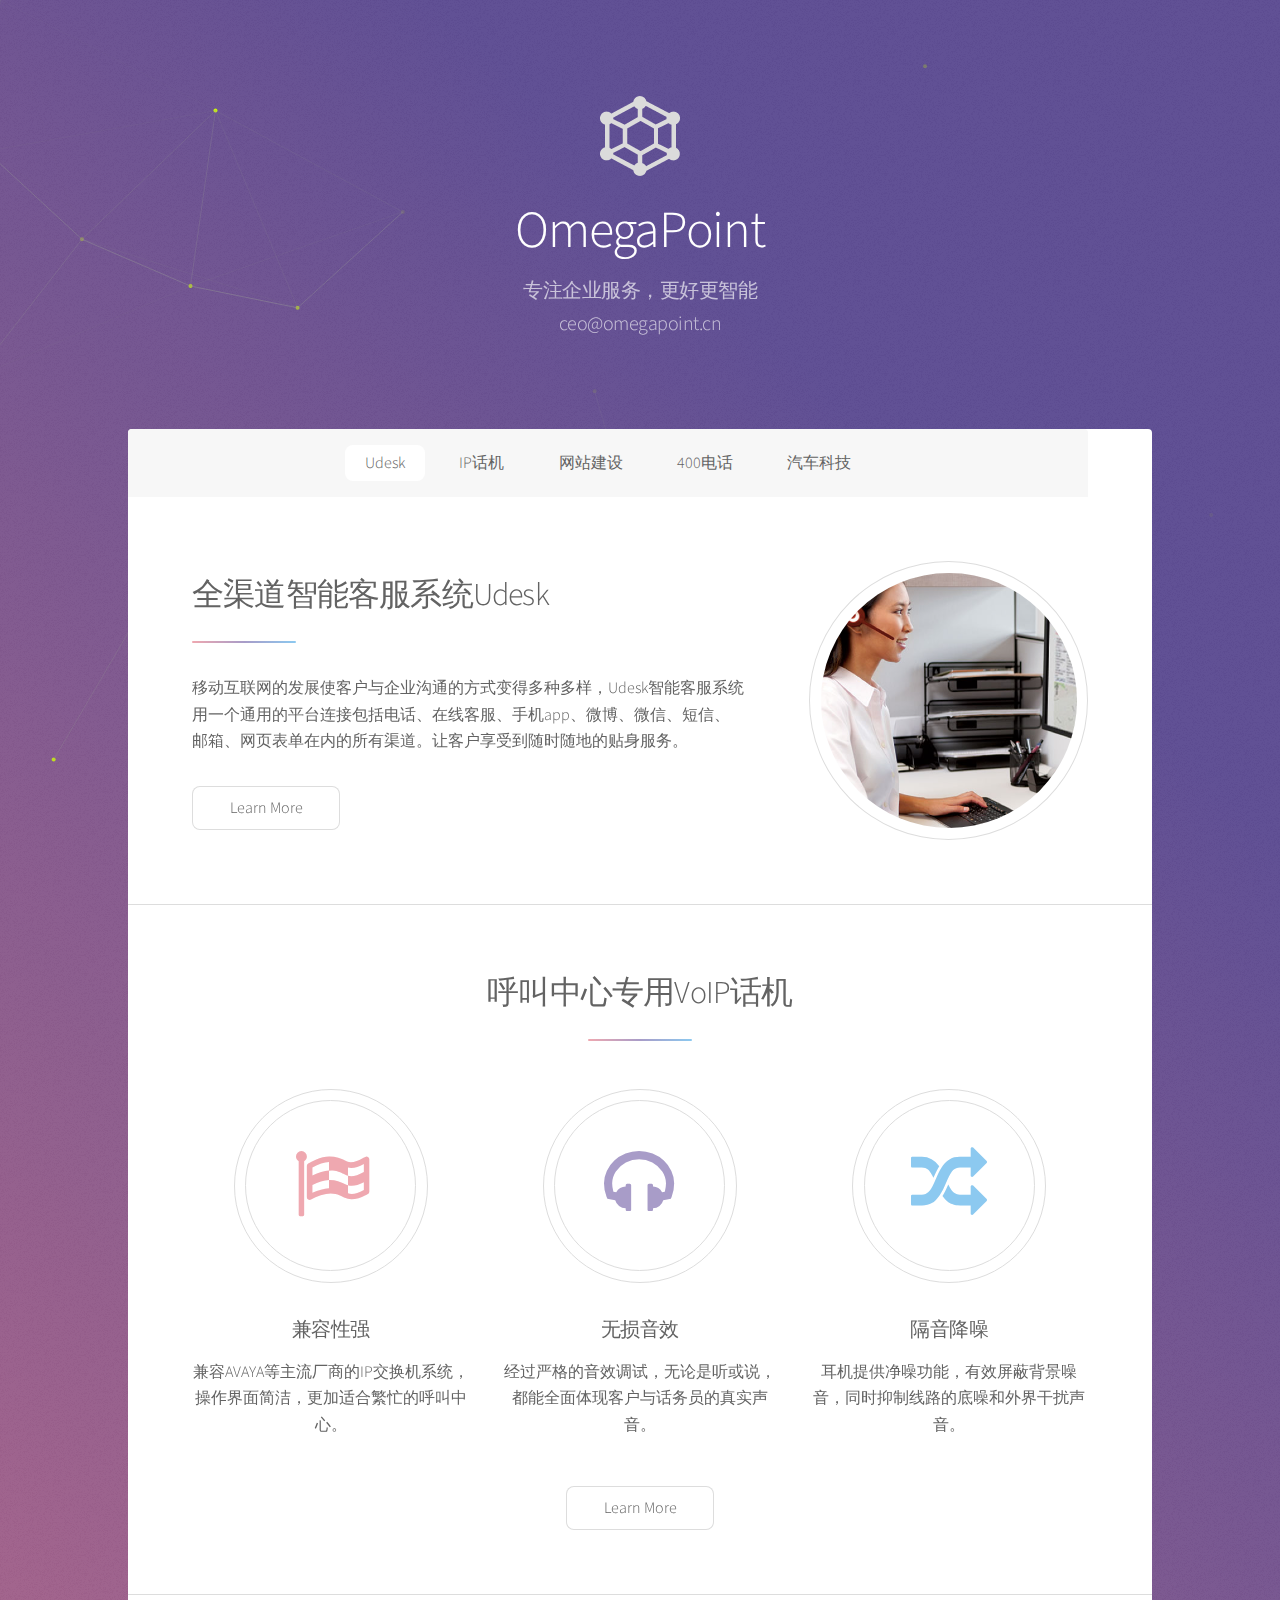
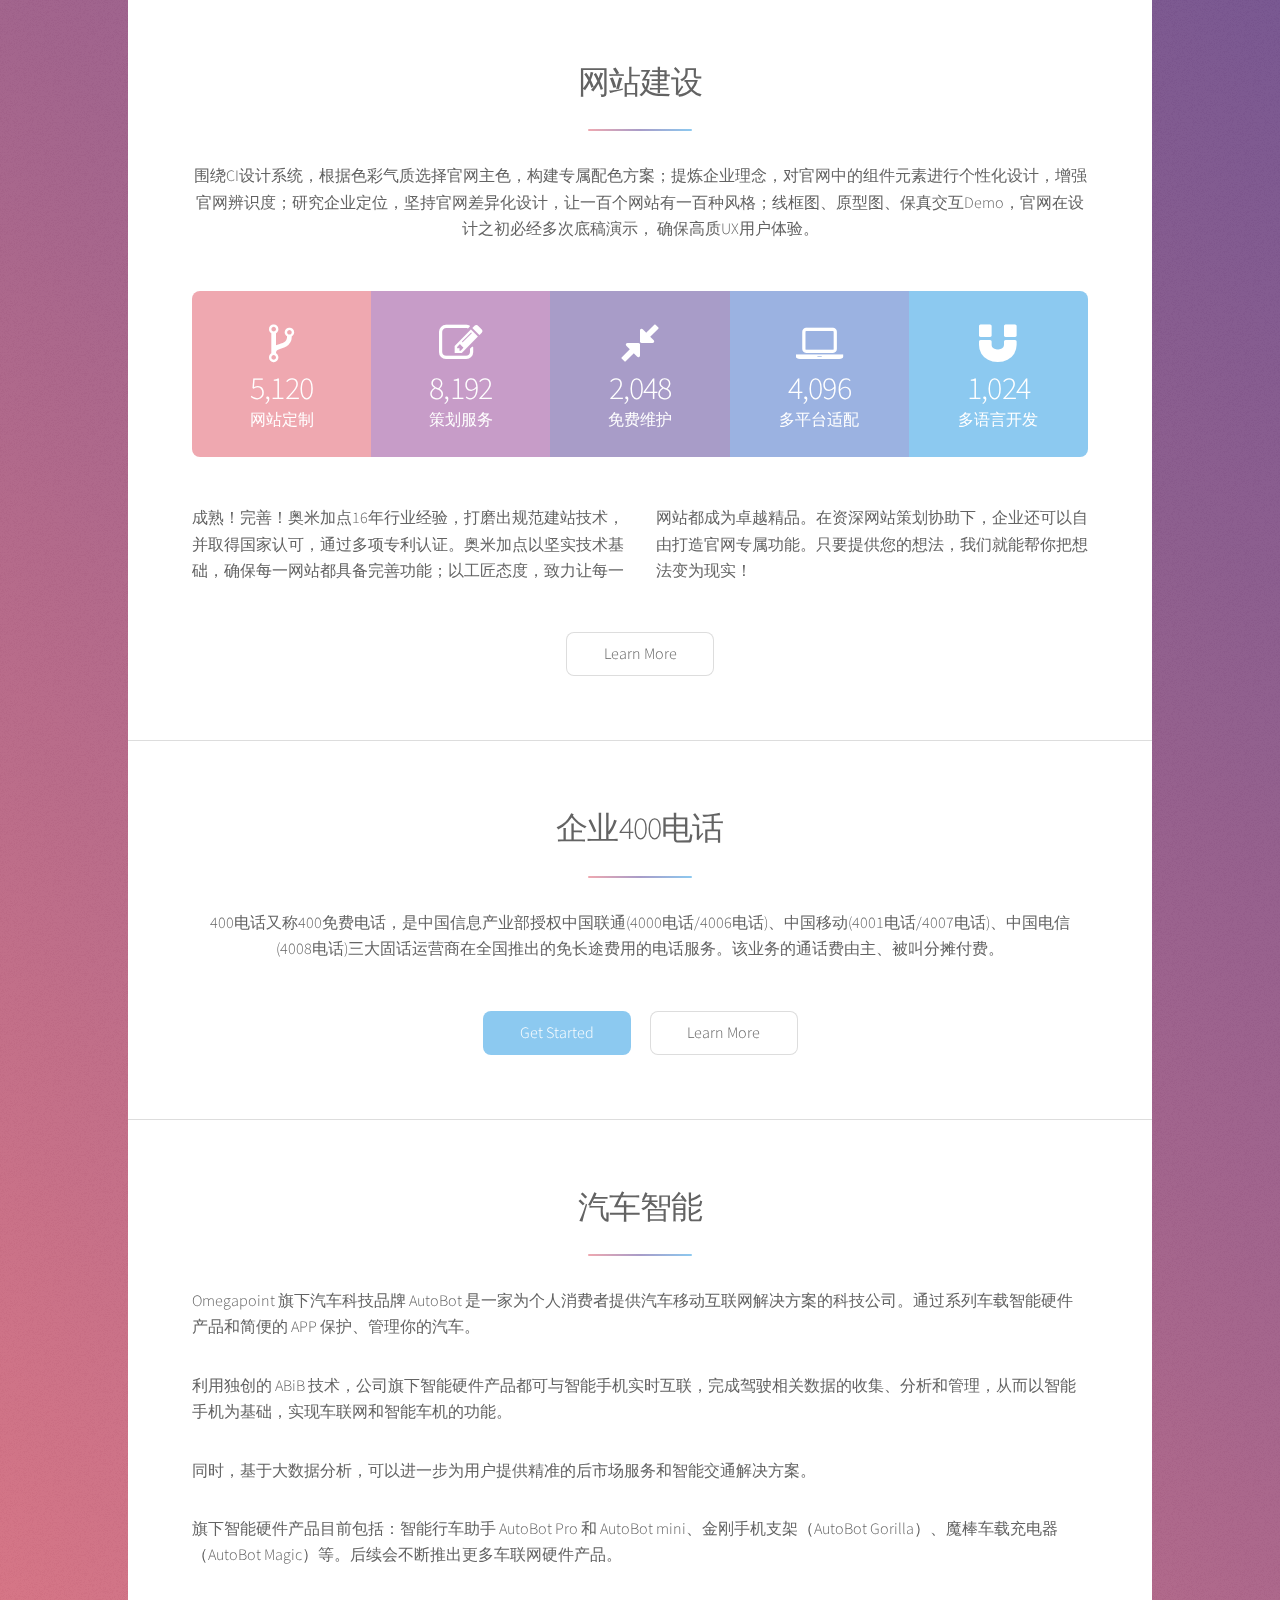
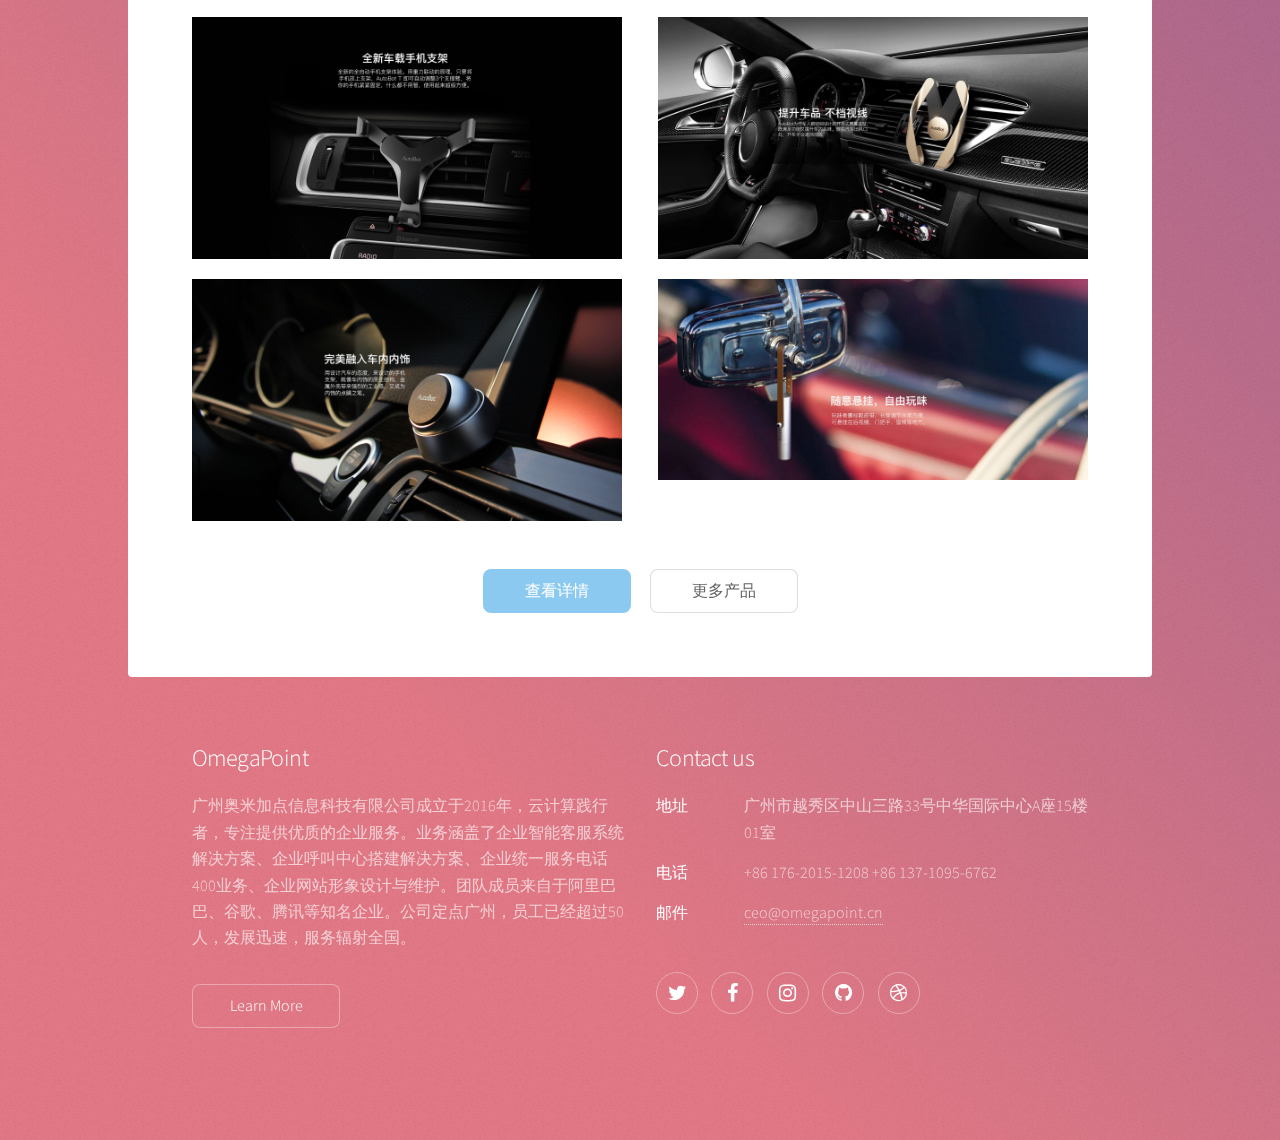
==== index.html @ 51199856 "img" ====
<!DOCTYPE HTML>
<html>
	<head>
		<title>OmegaPoint</title>
		<meta charset="utf-8" />
		<meta name="viewport" content="width=device-width, initial-scale=1" />
		<!--[if lte IE 8]><script src="assets/js/ie/html5shiv.js"></script><![endif]-->
		<link rel="stylesheet" href="assets/css/main.css" />
		<link rel="icon" href="favico.png">
		<!--[if lte IE 9]><link rel="stylesheet" href="assets/css/ie9.css" /><![endif]-->
		<!--[if lte IE 8]><link rel="stylesheet" href="assets/css/ie8.css" /><![endif]-->
	</head>
	<body>
		<canvas id="nokey"></canvas>

		<!-- Wrapper -->
			<div id="wrapper">

				<!-- Header -->
					<header id="header" class="alt">
						<span class="logo"><img src="images/logo.png" alt="" /></span>
						<h1>OmegaPoint</h1>
						<p>专注企业服务，更好更智能<br />
						ceo@omegapoint.cn</p>
					</header>

				<!-- Nav -->
					<nav id="nav">
						<ul>
							<li><a href="#intro" class="active">Udesk</a></li>
							<li><a href="#first">IP话机</a></li>
							<li><a href="#second">网站建设</a></li>
							<li><a href="#cta">400电话</a></li>
							<li><a href="#autobot">汽车科技</a></li>
						</ul>
					</nav>

				<!-- Main -->
					<div id="main">

						<!-- Introduction -->
							<section id="intro" class="main">
								<div class="spotlight">
									<div class="content">
										<header class="major">
											<h2>全渠道智能客服系统Udesk</h2>
										</header>
										<p>移动互联网的发展使客户与企业沟通的方式变得多种多样，Udesk智能客服系统用一个通用的平台连接包括电话、在线客服、手机app、微博、微信、短信、邮箱、网页表单在内的所有渠道。让客户享受到随时随地的贴身服务。</p>
										<ul class="actions">
											<li><a href="javascript:;" class="button">Learn More</a></li>
										</ul>
									</div>
									<span class="image"><img src="images/pic01.jpg" alt="" /></span>
								</div>
							</section>

						<!-- First Section -->
							<section id="first" class="main special">
								<header class="major">
									<h2>呼叫中心专用VoIP话机</h2>
								</header>
								<ul class="features">
									<li>
										<span class="icon major style1 fa-flag-checkered"></span>
										<h3>兼容性强</h3>
										<p>兼容AVAYA等主流厂商的IP交换机系统，操作界面简洁，更加适合繁忙的呼叫中心。</p>
									</li>
									<li>
										<span class="icon major style3 fa-headphones"></span>
										<h3>无损音效</h3>
										<p>经过严格的音效调试，无论是听或说，都能全面体现客户与话务员的真实声音。</p>
									</li>
									<li>
										<span class="icon major style5 fa-random"></span>
										<h3>隔音降噪</h3>
										<p>耳机提供净噪功能，有效屏蔽背景噪音，同时抑制线路的底噪和外界干扰声音。</p>
									</li>
								</ul>
								<footer class="major">
									<ul class="actions">
										<li><a href="javascript:;" class="button">Learn More</a></li>
									</ul>
								</footer>
							</section>

						<!-- Second Section -->
							<section id="second" class="main special">
								<header class="major">
									<h2>网站建设</h2>
									<p>围绕CI设计系统，根据色彩气质选择官网主色，构建专属配色方案；提炼企业理念，对官网中的组件元素进行个性化设计，增强官网辨识度；研究企业定位，坚持官网差异化设计，让一百个网站有一百种风格；线框图、原型图、保真交互Demo，官网在设计之初必经多次底稿演示， 确保高质UX用户体验。</p>
								</header>
								<ul class="statistics">
									<li class="style1">
										<span class="icon fa-code-fork"></span>
										<strong>5,120</strong> 网站定制
									</li>
									<li class="style2">
										<span class="icon fa-edit"></span>
										<strong>8,192</strong> 策划服务
									</li>
									<li class="style3">
										<span class="icon fa-compress"></span>
										<strong>2,048</strong> 免费维护
									</li>
									<li class="style4">
										<span class="icon fa-laptop"></span>
										<strong>4,096</strong> 多平台适配
									</li>
									<li class="style5">
										<span class="icon fa-magnet"></span>
										<strong>1,024</strong> 多语言开发
									</li>
								</ul>
								<p class="content">成熟！完善！奥米加点16年行业经验，打磨出规范建站技术，并取得国家认可，通过多项专利认证。奥米加点以坚实技术基础，确保每一网站都具备完善功能；以工匠态度，致力让每一网站都成为卓越精品。在资深网站策划协助下，企业还可以自由打造官网专属功能。只要提供您的想法，我们就能帮你把想法变为现实！</p>
								<footer class="major">
									<ul class="actions">
										<li><a href="javascript:;" class="button">Learn More</a></li>
									</ul>
								</footer>
							</section>

						<!-- Get Started -->
							<section id="cta" class="main special">
								<header class="major">
									<h2>企业400电话</h2>
									<p>400电话又称400免费电话，是中国信息产业部授权中国联通(4000电话/4006电话)、中国移动(4001电话/4007电话)、中国电信 (4008电话)三大固话运营商在全国推出的免长途费用的电话服务。该业务的通话费由主、被叫分摊付费。</p>
								</header>
								<footer class="major">
									<ul class="actions">
										<li><a href="javascript:;" class="button special">Get Started</a></li>
										<li><a href="javascript:;" class="button">Learn More</a></li>
									</ul>
								</footer>
							</section>

							<!-- Get Started -->
							<section id="autobot" class="main special">
								<header class="major">
									<h2>汽车智能</h2>
									<p>Omegapoint 旗下汽车科技品牌 AutoBot 是一家为个人消费者提供汽车移动互联网解决方案的科技公司。通过系列车载智能硬件产品和简便的 APP 保护、管理你的汽车。</p>
									<p>利用独创的 ABiB 技术，公司旗下智能硬件产品都可与智能手机实时互联，完成驾驶相关数据的收集、分析和管理，从而以智能手机为基础，实现车联网和智能车机的功能。</p>
									<p>同时，基于大数据分析，可以进一步为用户提供精准的后市场服务和智能交通解决方案。</p>
									<p>旗下智能硬件产品目前包括：智能行车助手 AutoBot Pro 和 AutoBot mini、金刚手机支架（AutoBot Gorilla）、魔棒车载充电器（AutoBot Magic）等。后续会不断推出更多车联网硬件产品。</p>
								</header>
								<div class="content">
									<img src="images/car01.JPG" alt="汽车科技">
									<img src="images/car02.JPG" alt="汽车科技">
								</div>
								<div class="content">
									<img src="images/car03.JPG" alt="汽车科技">
									<img src="images/car04.JPG" alt="汽车科技">
								</div>
								<footer class="major">
									<ul class="actions">
										<li><a href="https://shop61907173xm755.1688.com/" class="button special">查看详情</a></li>
										<li><a href="https://shop61907173xm755.1688.com/" class="button">更多产品</a></li>
									</ul>
								</footer>
							</section>

					</div>

				<!-- Footer -->
					<footer id="footer">
						<section>
							<h2>OmegaPoint</h2>
							<p>广州奥米加点信息科技有限公司成立于2016年，云计算践行者，专注提供优质的企业服务。业务涵盖了企业智能客服系统解决方案、企业呼叫中心搭建解决方案、企业统一服务电话400业务、企业网站形象设计与维护。团队成员来自于阿里巴巴、谷歌、腾讯等知名企业。公司定点广州，员工已经超过50人，发展迅速，服务辐射全国。</p>
							<ul class="actions">
								<li><a href="javascript:;" class="button">Learn More</a></li>
							</ul>
						</section>
						<section>
							<h2>Contact us</h2>
							<dl class="alt">
								<dt>地址</dt>
								<dd>广州市越秀区中山三路33号中华国际中心A座15楼01室</dd>
								<dt>电话</dt>
								<dd>+86 176-2015-1208   +86 137-1095-6762</dd>
								<dt>邮件</dt>
								<dd><a href="#">ceo@omegapoint.cn</a></dd>
							</dl>
							<ul class="icons">
								<li><a href="#" class="icon fa-twitter alt"><span class="label">Twitter</span></a></li>
								<li><a href="#" class="icon fa-facebook alt"><span class="label">Facebook</span></a></li>
								<li><a href="#" class="icon fa-instagram alt"><span class="label">Instagram</span></a></li>
								<li><a href="#" class="icon fa-github alt"><span class="label">GitHub</span></a></li>
								<li><a href="#" class="icon fa-dribbble alt"><span class="label">Dribbble</span></a></li>
							</ul>
						</section>
					</footer>

			</div>

		<!-- Scripts -->
			<script src="assets/js/jquery.min.js"></script>
			<script src="assets/js/jquery.scrollex.min.js"></script>
			<script src="assets/js/jquery.scrolly.min.js"></script>
			<script src="assets/js/skel.min.js"></script>
			<script src="assets/js/util.js"></script>
			<!--[if lte IE 8]><script src="assets/js/ie/respond.min.js"></script><![endif]-->
			<script src="assets/js/main.js"></script>
			<script src="assets/js/canvas.js"></script>

	</body>
</html>
---- assets/css/main.css ----
@import url(font-awesome.min.css);
@import "https://fonts.googleapis.com/css?family=Source+Sans+Pro:300,400";

/*
	Stellar by HTML5 UP
	html5up.net | @ajlkn
	Free for personal and commercial use under the CCA 3.0 license (html5up.net/license)
*/

/* Reset */
canvas{
	position: fixed;
	top: 0;
	left: 0;
	right: 0;
	bottom: 0;
	display: block;
}
#wrapper{
	position: relative;
	z-index: 9;
}

#autobot header p{
	text-align: left;
}
#autobot .content{
	overflow: hidden;
	margin-top: 20px;
}
#autobot .content img{
	float: left;
	width: 48%;
	vertical-align: middle;
}
#autobot .content img:last-child{
	float: right;
}
	html, body, div, span, applet, object, iframe, h1, h2, h3, h4, h5, h6, p, blockquote, pre, a, abbr, acronym, address, big, cite, code, del, dfn, em, img, ins, kbd, q, s, samp, small, strike, strong, sub, sup, tt, var, b, u, i, center, dl, dt, dd, ol, ul, li, fieldset, form, label, legend, table, caption, tbody, tfoot, thead, tr, th, td, article, aside, canvas, details, embed, figure, figcaption, footer, header, hgroup, menu, nav, output, ruby, section, summary, time, mark, audio, video {
		margin: 0;
		padding: 0;
		border: 0;
		font-size: 100%;
		font: inherit;
		vertical-align: baseline;
	}

	article, aside, details, figcaption, figure, footer, header, hgroup, menu, nav, section {
		display: block;
	}

	body {
		line-height: 1;
	}

	ol, ul {
		list-style: none;
	}

	blockquote, q {
		quotes: none;
	}

	blockquote:before, blockquote:after, q:before, q:after {
		content: '';
		content: none;
	}

	table {
		border-collapse: collapse;
		border-spacing: 0;
	}

	body {
		-webkit-text-size-adjust: none;
	}

/* Box Model */

	*, *:before, *:after {
		-moz-box-sizing: border-box;
		-webkit-box-sizing: border-box;
		box-sizing: border-box;
	}

/* Grid */

	.row {
		border-bottom: solid 1px transparent;
		-moz-box-sizing: border-box;
		-webkit-box-sizing: border-box;
		box-sizing: border-box;
	}

	.row > * {
		float: left;
		-moz-box-sizing: border-box;
		-webkit-box-sizing: border-box;
		box-sizing: border-box;
	}

	.row:after, .row:before {
		content: '';
		display: block;
		clear: both;
		height: 0;
	}

	.row.uniform > * > :first-child {
		margin-top: 0;
	}

	.row.uniform > * > :last-child {
		margin-bottom: 0;
	}

	.row.\30 \25 > * {
		padding: 0 0 0 0em;
	}

	.row.\30 \25 {
		margin: 0 0 -1px 0em;
	}

	.row.uniform.\30 \25 > * {
		padding: 0em 0 0 0em;
	}

	.row.uniform.\30 \25 {
		margin: 0em 0 -1px 0em;
	}

	.row > * {
		padding: 0 0 0 1.5em;
	}

	.row {
		margin: 0 0 -1px -1.5em;
	}

	.row.uniform > * {
		padding: 1.5em 0 0 1.5em;
	}

	.row.uniform {
		margin: -1.5em 0 -1px -1.5em;
	}

	.row.\32 00\25 > * {
		padding: 0 0 0 3em;
	}

	.row.\32 00\25 {
		margin: 0 0 -1px -3em;
	}

	.row.uniform.\32 00\25 > * {
		padding: 3em 0 0 3em;
	}

	.row.uniform.\32 00\25 {
		margin: -3em 0 -1px -3em;
	}

	.row.\31 50\25 > * {
		padding: 0 0 0 2.25em;
	}

	.row.\31 50\25 {
		margin: 0 0 -1px -2.25em;
	}

	.row.uniform.\31 50\25 > * {
		padding: 2.25em 0 0 2.25em;
	}

	.row.uniform.\31 50\25 {
		margin: -2.25em 0 -1px -2.25em;
	}

	.row.\35 0\25 > * {
		padding: 0 0 0 0.75em;
	}

	.row.\35 0\25 {
		margin: 0 0 -1px -0.75em;
	}

	.row.uniform.\35 0\25 > * {
		padding: 0.75em 0 0 0.75em;
	}

	.row.uniform.\35 0\25 {
		margin: -0.75em 0 -1px -0.75em;
	}

	.row.\32 5\25 > * {
		padding: 0 0 0 0.375em;
	}

	.row.\32 5\25 {
		margin: 0 0 -1px -0.375em;
	}

	.row.uniform.\32 5\25 > * {
		padding: 0.375em 0 0 0.375em;
	}

	.row.uniform.\32 5\25 {
		margin: -0.375em 0 -1px -0.375em;
	}

	.\31 2u, .\31 2u\24 {
		width: 100%;
		clear: none;
		margin-left: 0;
	}

	.\31 1u, .\31 1u\24 {
		width: 91.6666666667%;
		clear: none;
		margin-left: 0;
	}

	.\31 0u, .\31 0u\24 {
		width: 83.3333333333%;
		clear: none;
		margin-left: 0;
	}

	.\39 u, .\39 u\24 {
		width: 75%;
		clear: none;
		margin-left: 0;
	}

	.\38 u, .\38 u\24 {
		width: 66.6666666667%;
		clear: none;
		margin-left: 0;
	}

	.\37 u, .\37 u\24 {
		width: 58.3333333333%;
		clear: none;
		margin-left: 0;
	}

	.\36 u, .\36 u\24 {
		width: 50%;
		clear: none;
		margin-left: 0;
	}

	.\35 u, .\35 u\24 {
		width: 41.6666666667%;
		clear: none;
		margin-left: 0;
	}

	.\34 u, .\34 u\24 {
		width: 33.3333333333%;
		clear: none;
		margin-left: 0;
	}

	.\33 u, .\33 u\24 {
		width: 25%;
		clear: none;
		margin-left: 0;
	}

	.\32 u, .\32 u\24 {
		width: 16.6666666667%;
		clear: none;
		margin-left: 0;
	}

	.\31 u, .\31 u\24 {
		width: 8.3333333333%;
		clear: none;
		margin-left: 0;
	}

	.\31 2u\24 + *,
	.\31 1u\24 + *,
	.\31 0u\24 + *,
	.\39 u\24 + *,
	.\38 u\24 + *,
	.\37 u\24 + *,
	.\36 u\24 + *,
	.\35 u\24 + *,
	.\34 u\24 + *,
	.\33 u\24 + *,
	.\32 u\24 + *,
	.\31 u\24 + * {
		clear: left;
	}

	.\-11u {
		margin-left: 91.66667%;
	}

	.\-10u {
		margin-left: 83.33333%;
	}

	.\-9u {
		margin-left: 75%;
	}

	.\-8u {
		margin-left: 66.66667%;
	}

	.\-7u {
		margin-left: 58.33333%;
	}

	.\-6u {
		margin-left: 50%;
	}

	.\-5u {
		margin-left: 41.66667%;
	}

	.\-4u {
		margin-left: 33.33333%;
	}

	.\-3u {
		margin-left: 25%;
	}

	.\-2u {
		margin-left: 16.66667%;
	}

	.\-1u {
		margin-left: 8.33333%;
	}

	@media screen and (max-width: 1680px) {

		.row > * {
			padding: 0 0 0 1.5em;
		}

		.row {
			margin: 0 0 -1px -1.5em;
		}

		.row.uniform > * {
			padding: 1.5em 0 0 1.5em;
		}

		.row.uniform {
			margin: -1.5em 0 -1px -1.5em;
		}

		.row.\32 00\25 > * {
			padding: 0 0 0 3em;
		}

		.row.\32 00\25 {
			margin: 0 0 -1px -3em;
		}

		.row.uniform.\32 00\25 > * {
			padding: 3em 0 0 3em;
		}

		.row.uniform.\32 00\25 {
			margin: -3em 0 -1px -3em;
		}

		.row.\31 50\25 > * {
			padding: 0 0 0 2.25em;
		}

		.row.\31 50\25 {
			margin: 0 0 -1px -2.25em;
		}

		.row.uniform.\31 50\25 > * {
			padding: 2.25em 0 0 2.25em;
		}

		.row.uniform.\31 50\25 {
			margin: -2.25em 0 -1px -2.25em;
		}

		.row.\35 0\25 > * {
			padding: 0 0 0 0.75em;
		}

		.row.\35 0\25 {
			margin: 0 0 -1px -0.75em;
		}

		.row.uniform.\35 0\25 > * {
			padding: 0.75em 0 0 0.75em;
		}

		.row.uniform.\35 0\25 {
			margin: -0.75em 0 -1px -0.75em;
		}

		.row.\32 5\25 > * {
			padding: 0 0 0 0.375em;
		}

		.row.\32 5\25 {
			margin: 0 0 -1px -0.375em;
		}

		.row.uniform.\32 5\25 > * {
			padding: 0.375em 0 0 0.375em;
		}

		.row.uniform.\32 5\25 {
			margin: -0.375em 0 -1px -0.375em;
		}

		.\31 2u\28xlarge\29, .\31 2u\24\28xlarge\29 {
			width: 100%;
			clear: none;
			margin-left: 0;
		}

		.\31 1u\28xlarge\29, .\31 1u\24\28xlarge\29 {
			width: 91.6666666667%;
			clear: none;
			margin-left: 0;
		}

		.\31 0u\28xlarge\29, .\31 0u\24\28xlarge\29 {
			width: 83.3333333333%;
			clear: none;
			margin-left: 0;
		}

		.\39 u\28xlarge\29, .\39 u\24\28xlarge\29 {
			width: 75%;
			clear: none;
			margin-left: 0;
		}

		.\38 u\28xlarge\29, .\38 u\24\28xlarge\29 {
			width: 66.6666666667%;
			clear: none;
			margin-left: 0;
		}

		.\37 u\28xlarge\29, .\37 u\24\28xlarge\29 {
			width: 58.3333333333%;
			clear: none;
			margin-left: 0;
		}

		.\36 u\28xlarge\29, .\36 u\24\28xlarge\29 {
			width: 50%;
			clear: none;
			margin-left: 0;
		}

		.\35 u\28xlarge\29, .\35 u\24\28xlarge\29 {
			width: 41.6666666667%;
			clear: none;
			margin-left: 0;
		}

		.\34 u\28xlarge\29, .\34 u\24\28xlarge\29 {
			width: 33.3333333333%;
			clear: none;
			margin-left: 0;
		}

		.\33 u\28xlarge\29, .\33 u\24\28xlarge\29 {
			width: 25%;
			clear: none;
			margin-left: 0;
		}

		.\32 u\28xlarge\29, .\32 u\24\28xlarge\29 {
			width: 16.6666666667%;
			clear: none;
			margin-left: 0;
		}

		.\31 u\28xlarge\29, .\31 u\24\28xlarge\29 {
			width: 8.3333333333%;
			clear: none;
			margin-left: 0;
		}

		.\31 2u\24\28xlarge\29 + *,
		.\31 1u\24\28xlarge\29 + *,
		.\31 0u\24\28xlarge\29 + *,
		.\39 u\24\28xlarge\29 + *,
		.\38 u\24\28xlarge\29 + *,
		.\37 u\24\28xlarge\29 + *,
		.\36 u\24\28xlarge\29 + *,
		.\35 u\24\28xlarge\29 + *,
		.\34 u\24\28xlarge\29 + *,
		.\33 u\24\28xlarge\29 + *,
		.\32 u\24\28xlarge\29 + *,
		.\31 u\24\28xlarge\29 + * {
			clear: left;
		}

		.\-11u\28xlarge\29 {
			margin-left: 91.66667%;
		}

		.\-10u\28xlarge\29 {
			margin-left: 83.33333%;
		}

		.\-9u\28xlarge\29 {
			margin-left: 75%;
		}

		.\-8u\28xlarge\29 {
			margin-left: 66.66667%;
		}

		.\-7u\28xlarge\29 {
			margin-left: 58.33333%;
		}

		.\-6u\28xlarge\29 {
			margin-left: 50%;
		}

		.\-5u\28xlarge\29 {
			margin-left: 41.66667%;
		}

		.\-4u\28xlarge\29 {
			margin-left: 33.33333%;
		}

		.\-3u\28xlarge\29 {
			margin-left: 25%;
		}

		.\-2u\28xlarge\29 {
			margin-left: 16.66667%;
		}

		.\-1u\28xlarge\29 {
			margin-left: 8.33333%;
		}

	}

	@media screen and (max-width: 1280px) {

		.row > * {
			padding: 0 0 0 1.5em;
		}

		.row {
			margin: 0 0 -1px -1.5em;
		}

		.row.uniform > * {
			padding: 1.5em 0 0 1.5em;
		}

		.row.uniform {
			margin: -1.5em 0 -1px -1.5em;
		}

		.row.\32 00\25 > * {
			padding: 0 0 0 3em;
		}

		.row.\32 00\25 {
			margin: 0 0 -1px -3em;
		}

		.row.uniform.\32 00\25 > * {
			padding: 3em 0 0 3em;
		}

		.row.uniform.\32 00\25 {
			margin: -3em 0 -1px -3em;
		}

		.row.\31 50\25 > * {
			padding: 0 0 0 2.25em;
		}

		.row.\31 50\25 {
			margin: 0 0 -1px -2.25em;
		}

		.row.uniform.\31 50\25 > * {
			padding: 2.25em 0 0 2.25em;
		}

		.row.uniform.\31 50\25 {
			margin: -2.25em 0 -1px -2.25em;
		}

		.row.\35 0\25 > * {
			padding: 0 0 0 0.75em;
		}

		.row.\35 0\25 {
			margin: 0 0 -1px -0.75em;
		}

		.row.uniform.\35 0\25 > * {
			padding: 0.75em 0 0 0.75em;
		}

		.row.uniform.\35 0\25 {
			margin: -0.75em 0 -1px -0.75em;
		}

		.row.\32 5\25 > * {
			padding: 0 0 0 0.375em;
		}

		.row.\32 5\25 {
			margin: 0 0 -1px -0.375em;
		}

		.row.uniform.\32 5\25 > * {
			padding: 0.375em 0 0 0.375em;
		}

		.row.uniform.\32 5\25 {
			margin: -0.375em 0 -1px -0.375em;
		}

		.\31 2u\28large\29, .\31 2u\24\28large\29 {
			width: 100%;
			clear: none;
			margin-left: 0;
		}

		.\31 1u\28large\29, .\31 1u\24\28large\29 {
			width: 91.6666666667%;
			clear: none;
			margin-left: 0;
		}

		.\31 0u\28large\29, .\31 0u\24\28large\29 {
			width: 83.3333333333%;
			clear: none;
			margin-left: 0;
		}

		.\39 u\28large\29, .\39 u\24\28large\29 {
			width: 75%;
			clear: none;
			margin-left: 0;
		}

		.\38 u\28large\29, .\38 u\24\28large\29 {
			width: 66.6666666667%;
			clear: none;
			margin-left: 0;
		}

		.\37 u\28large\29, .\37 u\24\28large\29 {
			width: 58.3333333333%;
			clear: none;
			margin-left: 0;
		}

		.\36 u\28large\29, .\36 u\24\28large\29 {
			width: 50%;
			clear: none;
			margin-left: 0;
		}

		.\35 u\28large\29, .\35 u\24\28large\29 {
			width: 41.6666666667%;
			clear: none;
			margin-left: 0;
		}

		.\34 u\28large\29, .\34 u\24\28large\29 {
			width: 33.3333333333%;
			clear: none;
			margin-left: 0;
		}

		.\33 u\28large\29, .\33 u\24\28large\29 {
			width: 25%;
			clear: none;
			margin-left: 0;
		}

		.\32 u\28large\29, .\32 u\24\28large\29 {
			width: 16.6666666667%;
			clear: none;
			margin-left: 0;
		}

		.\31 u\28large\29, .\31 u\24\28large\29 {
			width: 8.3333333333%;
			clear: none;
			margin-left: 0;
		}

		.\31 2u\24\28large\29 + *,
		.\31 1u\24\28large\29 + *,
		.\31 0u\24\28large\29 + *,
		.\39 u\24\28large\29 + *,
		.\38 u\24\28large\29 + *,
		.\37 u\24\28large\29 + *,
		.\36 u\24\28large\29 + *,
		.\35 u\24\28large\29 + *,
		.\34 u\24\28large\29 + *,
		.\33 u\24\28large\29 + *,
		.\32 u\24\28large\29 + *,
		.\31 u\24\28large\29 + * {
			clear: left;
		}

		.\-11u\28large\29 {
			margin-left: 91.66667%;
		}

		.\-10u\28large\29 {
			margin-left: 83.33333%;
		}

		.\-9u\28large\29 {
			margin-left: 75%;
		}

		.\-8u\28large\29 {
			margin-left: 66.66667%;
		}

		.\-7u\28large\29 {
			margin-left: 58.33333%;
		}

		.\-6u\28large\29 {
			margin-left: 50%;
		}

		.\-5u\28large\29 {
			margin-left: 41.66667%;
		}

		.\-4u\28large\29 {
			margin-left: 33.33333%;
		}

		.\-3u\28large\29 {
			margin-left: 25%;
		}

		.\-2u\28large\29 {
			margin-left: 16.66667%;
		}

		.\-1u\28large\29 {
			margin-left: 8.33333%;
		}

	}

	@media screen and (max-width: 980px) {

		.row > * {
			padding: 0 0 0 1.5em;
		}

		.row {
			margin: 0 0 -1px -1.5em;
		}

		.row.uniform > * {
			padding: 1.5em 0 0 1.5em;
		}

		.row.uniform {
			margin: -1.5em 0 -1px -1.5em;
		}

		.row.\32 00\25 > * {
			padding: 0 0 0 3em;
		}

		.row.\32 00\25 {
			margin: 0 0 -1px -3em;
		}

		.row.uniform.\32 00\25 > * {
			padding: 3em 0 0 3em;
		}

		.row.uniform.\32 00\25 {
			margin: -3em 0 -1px -3em;
		}

		.row.\31 50\25 > * {
			padding: 0 0 0 2.25em;
		}

		.row.\31 50\25 {
			margin: 0 0 -1px -2.25em;
		}

		.row.uniform.\31 50\25 > * {
			padding: 2.25em 0 0 2.25em;
		}

		.row.uniform.\31 50\25 {
			margin: -2.25em 0 -1px -2.25em;
		}

		.row.\35 0\25 > * {
			padding: 0 0 0 0.75em;
		}

		.row.\35 0\25 {
			margin: 0 0 -1px -0.75em;
		}

		.row.uniform.\35 0\25 > * {
			padding: 0.75em 0 0 0.75em;
		}

		.row.uniform.\35 0\25 {
			margin: -0.75em 0 -1px -0.75em;
		}

		.row.\32 5\25 > * {
			padding: 0 0 0 0.375em;
		}

		.row.\32 5\25 {
			margin: 0 0 -1px -0.375em;
		}

		.row.uniform.\32 5\25 > * {
			padding: 0.375em 0 0 0.375em;
		}

		.row.uniform.\32 5\25 {
			margin: -0.375em 0 -1px -0.375em;
		}

		.\31 2u\28medium\29, .\31 2u\24\28medium\29 {
			width: 100%;
			clear: none;
			margin-left: 0;
		}

		.\31 1u\28medium\29, .\31 1u\24\28medium\29 {
			width: 91.6666666667%;
			clear: none;
			margin-left: 0;
		}

		.\31 0u\28medium\29, .\31 0u\24\28medium\29 {
			width: 83.3333333333%;
			clear: none;
			margin-left: 0;
		}

		.\39 u\28medium\29, .\39 u\24\28medium\29 {
			width: 75%;
			clear: none;
			margin-left: 0;
		}

		.\38 u\28medium\29, .\38 u\24\28medium\29 {
			width: 66.6666666667%;
			clear: none;
			margin-left: 0;
		}

		.\37 u\28medium\29, .\37 u\24\28medium\29 {
			width: 58.3333333333%;
			clear: none;
			margin-left: 0;
		}

		.\36 u\28medium\29, .\36 u\24\28medium\29 {
			width: 50%;
			clear: none;
			margin-left: 0;
		}

		.\35 u\28medium\29, .\35 u\24\28medium\29 {
			width: 41.6666666667%;
			clear: none;
			margin-left: 0;
		}

		.\34 u\28medium\29, .\34 u\24\28medium\29 {
			width: 33.3333333333%;
			clear: none;
			margin-left: 0;
		}

		.\33 u\28medium\29, .\33 u\24\28medium\29 {
			width: 25%;
			clear: none;
			margin-left: 0;
		}

		.\32 u\28medium\29, .\32 u\24\28medium\29 {
			width: 16.6666666667%;
			clear: none;
			margin-left: 0;
		}

		.\31 u\28medium\29, .\31 u\24\28medium\29 {
			width: 8.3333333333%;
			clear: none;
			margin-left: 0;
		}

		.\31 2u\24\28medium\29 + *,
		.\31 1u\24\28medium\29 + *,
		.\31 0u\24\28medium\29 + *,
		.\39 u\24\28medium\29 + *,
		.\38 u\24\28medium\29 + *,
		.\37 u\24\28medium\29 + *,
		.\36 u\24\28medium\29 + *,
		.\35 u\24\28medium\29 + *,
		.\34 u\24\28medium\29 + *,
		.\33 u\24\28medium\29 + *,
		.\32 u\24\28medium\29 + *,
		.\31 u\24\28medium\29 + * {
			clear: left;
		}

		.\-11u\28medium\29 {
			margin-left: 91.66667%;
		}

		.\-10u\28medium\29 {
			margin-left: 83.33333%;
		}

		.\-9u\28medium\29 {
			margin-left: 75%;
		}

		.\-8u\28medium\29 {
			margin-left: 66.66667%;
		}

		.\-7u\28medium\29 {
			margin-left: 58.33333%;
		}

		.\-6u\28medium\29 {
			margin-left: 50%;
		}

		.\-5u\28medium\29 {
			margin-left: 41.66667%;
		}

		.\-4u\28medium\29 {
			margin-left: 33.33333%;
		}

		.\-3u\28medium\29 {
			margin-left: 25%;
		}

		.\-2u\28medium\29 {
			margin-left: 16.66667%;
		}

		.\-1u\28medium\29 {
			margin-left: 8.33333%;
		}

	}

	@media screen and (max-width: 736px) {

		.row > * {
			padding: 0 0 0 1em;
		}

		.row {
			margin: 0 0 -1px -1em;
		}

		.row.uniform > * {
			padding: 1em 0 0 1em;
		}

		.row.uniform {
			margin: -1em 0 -1px -1em;
		}

		.row.\32 00\25 > * {
			padding: 0 0 0 2em;
		}

		.row.\32 00\25 {
			margin: 0 0 -1px -2em;
		}

		.row.uniform.\32 00\25 > * {
			padding: 2em 0 0 2em;
		}

		.row.uniform.\32 00\25 {
			margin: -2em 0 -1px -2em;
		}

		.row.\31 50\25 > * {
			padding: 0 0 0 1.5em;
		}

		.row.\31 50\25 {
			margin: 0 0 -1px -1.5em;
		}

		.row.uniform.\31 50\25 > * {
			padding: 1.5em 0 0 1.5em;
		}

		.row.uniform.\31 50\25 {
			margin: -1.5em 0 -1px -1.5em;
		}

		.row.\35 0\25 > * {
			padding: 0 0 0 0.5em;
		}

		.row.\35 0\25 {
			margin: 0 0 -1px -0.5em;
		}

		.row.uniform.\35 0\25 > * {
			padding: 0.5em 0 0 0.5em;
		}

		.row.uniform.\35 0\25 {
			margin: -0.5em 0 -1px -0.5em;
		}

		.row.\32 5\25 > * {
			padding: 0 0 0 0.25em;
		}

		.row.\32 5\25 {
			margin: 0 0 -1px -0.25em;
		}

		.row.uniform.\32 5\25 > * {
			padding: 0.25em 0 0 0.25em;
		}

		.row.uniform.\32 5\25 {
			margin: -0.25em 0 -1px -0.25em;
		}

		.\31 2u\28small\29, .\31 2u\24\28small\29 {
			width: 100%;
			clear: none;
			margin-left: 0;
		}

		.\31 1u\28small\29, .\31 1u\24\28small\29 {
			width: 91.6666666667%;
			clear: none;
			margin-left: 0;
		}

		.\31 0u\28small\29, .\31 0u\24\28small\29 {
			width: 83.3333333333%;
			clear: none;
			margin-left: 0;
		}

		.\39 u\28small\29, .\39 u\24\28small\29 {
			width: 75%;
			clear: none;
			margin-left: 0;
		}

		.\38 u\28small\29, .\38 u\24\28small\29 {
			width: 66.6666666667%;
			clear: none;
			margin-left: 0;
		}

		.\37 u\28small\29, .\37 u\24\28small\29 {
			width: 58.3333333333%;
			clear: none;
			margin-left: 0;
		}

		.\36 u\28small\29, .\36 u\24\28small\29 {
			width: 50%;
			clear: none;
			margin-left: 0;
		}

		.\35 u\28small\29, .\35 u\24\28small\29 {
			width: 41.6666666667%;
			clear: none;
			margin-left: 0;
		}

		.\34 u\28small\29, .\34 u\24\28small\29 {
			width: 33.3333333333%;
			clear: none;
			margin-left: 0;
		}

		.\33 u\28small\29, .\33 u\24\28small\29 {
			width: 25%;
			clear: none;
			margin-left: 0;
		}

		.\32 u\28small\29, .\32 u\24\28small\29 {
			width: 16.6666666667%;
			clear: none;
			margin-left: 0;
		}

		.\31 u\28small\29, .\31 u\24\28small\29 {
			width: 8.3333333333%;
			clear: none;
			margin-left: 0;
		}

		.\31 2u\24\28small\29 + *,
		.\31 1u\24\28small\29 + *,
		.\31 0u\24\28small\29 + *,
		.\39 u\24\28small\29 + *,
		.\38 u\24\28small\29 + *,
		.\37 u\24\28small\29 + *,
		.\36 u\24\28small\29 + *,
		.\35 u\24\28small\29 + *,
		.\34 u\24\28small\29 + *,
		.\33 u\24\28small\29 + *,
		.\32 u\24\28small\29 + *,
		.\31 u\24\28small\29 + * {
			clear: left;
		}

		.\-11u\28small\29 {
			margin-left: 91.66667%;
		}

		.\-10u\28small\29 {
			margin-left: 83.33333%;
		}

		.\-9u\28small\29 {
			margin-left: 75%;
		}

		.\-8u\28small\29 {
			margin-left: 66.66667%;
		}

		.\-7u\28small\29 {
			margin-left: 58.33333%;
		}

		.\-6u\28small\29 {
			margin-left: 50%;
		}

		.\-5u\28small\29 {
			margin-left: 41.66667%;
		}

		.\-4u\28small\29 {
			margin-left: 33.33333%;
		}

		.\-3u\28small\29 {
			margin-left: 25%;
		}

		.\-2u\28small\29 {
			margin-left: 16.66667%;
		}

		.\-1u\28small\29 {
			margin-left: 8.33333%;
		}

	}

	@media screen and (max-width: 480px) {

		.row > * {
			padding: 0 0 0 1em;
		}

		.row {
			margin: 0 0 -1px -1em;
		}

		.row.uniform > * {
			padding: 1em 0 0 1em;
		}

		.row.uniform {
			margin: -1em 0 -1px -1em;
		}

		.row.\32 00\25 > * {
			padding: 0 0 0 2em;
		}

		.row.\32 00\25 {
			margin: 0 0 -1px -2em;
		}

		.row.uniform.\32 00\25 > * {
			padding: 2em 0 0 2em;
		}

		.row.uniform.\32 00\25 {
			margin: -2em 0 -1px -2em;
		}

		.row.\31 50\25 > * {
			padding: 0 0 0 1.5em;
		}

		.row.\31 50\25 {
			margin: 0 0 -1px -1.5em;
		}

		.row.uniform.\31 50\25 > * {
			padding: 1.5em 0 0 1.5em;
		}

		.row.uniform.\31 50\25 {
			margin: -1.5em 0 -1px -1.5em;
		}

		.row.\35 0\25 > * {
			padding: 0 0 0 0.5em;
		}

		.row.\35 0\25 {
			margin: 0 0 -1px -0.5em;
		}

		.row.uniform.\35 0\25 > * {
			padding: 0.5em 0 0 0.5em;
		}

		.row.uniform.\35 0\25 {
			margin: -0.5em 0 -1px -0.5em;
		}

		.row.\32 5\25 > * {
			padding: 0 0 0 0.25em;
		}

		.row.\32 5\25 {
			margin: 0 0 -1px -0.25em;
		}

		.row.uniform.\32 5\25 > * {
			padding: 0.25em 0 0 0.25em;
		}

		.row.uniform.\32 5\25 {
			margin: -0.25em 0 -1px -0.25em;
		}

		.\31 2u\28xsmall\29, .\31 2u\24\28xsmall\29 {
			width: 100%;
			clear: none;
			margin-left: 0;
		}

		.\31 1u\28xsmall\29, .\31 1u\24\28xsmall\29 {
			width: 91.6666666667%;
			clear: none;
			margin-left: 0;
		}

		.\31 0u\28xsmall\29, .\31 0u\24\28xsmall\29 {
			width: 83.3333333333%;
			clear: none;
			margin-left: 0;
		}

		.\39 u\28xsmall\29, .\39 u\24\28xsmall\29 {
			width: 75%;
			clear: none;
			margin-left: 0;
		}

		.\38 u\28xsmall\29, .\38 u\24\28xsmall\29 {
			width: 66.6666666667%;
			clear: none;
			margin-left: 0;
		}

		.\37 u\28xsmall\29, .\37 u\24\28xsmall\29 {
			width: 58.3333333333%;
			clear: none;
			margin-left: 0;
		}

		.\36 u\28xsmall\29, .\36 u\24\28xsmall\29 {
			width: 50%;
			clear: none;
			margin-left: 0;
		}

		.\35 u\28xsmall\29, .\35 u\24\28xsmall\29 {
			width: 41.6666666667%;
			clear: none;
			margin-left: 0;
		}

		.\34 u\28xsmall\29, .\34 u\24\28xsmall\29 {
			width: 33.3333333333%;
			clear: none;
			margin-left: 0;
		}

		.\33 u\28xsmall\29, .\33 u\24\28xsmall\29 {
			width: 25%;
			clear: none;
			margin-left: 0;
		}

		.\32 u\28xsmall\29, .\32 u\24\28xsmall\29 {
			width: 16.6666666667%;
			clear: none;
			margin-left: 0;
		}

		.\31 u\28xsmall\29, .\31 u\24\28xsmall\29 {
			width: 8.3333333333%;
			clear: none;
			margin-left: 0;
		}

		.\31 2u\24\28xsmall\29 + *,
		.\31 1u\24\28xsmall\29 + *,
		.\31 0u\24\28xsmall\29 + *,
		.\39 u\24\28xsmall\29 + *,
		.\38 u\24\28xsmall\29 + *,
		.\37 u\24\28xsmall\29 + *,
		.\36 u\24\28xsmall\29 + *,
		.\35 u\24\28xsmall\29 + *,
		.\34 u\24\28xsmall\29 + *,
		.\33 u\24\28xsmall\29 + *,
		.\32 u\24\28xsmall\29 + *,
		.\31 u\24\28xsmall\29 + * {
			clear: left;
		}

		.\-11u\28xsmall\29 {
			margin-left: 91.66667%;
		}

		.\-10u\28xsmall\29 {
			margin-left: 83.33333%;
		}

		.\-9u\28xsmall\29 {
			margin-left: 75%;
		}

		.\-8u\28xsmall\29 {
			margin-left: 66.66667%;
		}

		.\-7u\28xsmall\29 {
			margin-left: 58.33333%;
		}

		.\-6u\28xsmall\29 {
			margin-left: 50%;
		}

		.\-5u\28xsmall\29 {
			margin-left: 41.66667%;
		}

		.\-4u\28xsmall\29 {
			margin-left: 33.33333%;
		}

		.\-3u\28xsmall\29 {
			margin-left: 25%;
		}

		.\-2u\28xsmall\29 {
			margin-left: 16.66667%;
		}

		.\-1u\28xsmall\29 {
			margin-left: 8.33333%;
		}

	}

	@media screen and (max-width: 360px) {

		.row > * {
			padding: 0 0 0 1em;
		}

		.row {
			margin: 0 0 -1px -1em;
		}

		.row.uniform > * {
			padding: 1em 0 0 1em;
		}

		.row.uniform {
			margin: -1em 0 -1px -1em;
		}

		.row.\32 00\25 > * {
			padding: 0 0 0 2em;
		}

		.row.\32 00\25 {
			margin: 0 0 -1px -2em;
		}

		.row.uniform.\32 00\25 > * {
			padding: 2em 0 0 2em;
		}

		.row.uniform.\32 00\25 {
			margin: -2em 0 -1px -2em;
		}

		.row.\31 50\25 > * {
			padding: 0 0 0 1.5em;
		}

		.row.\31 50\25 {
			margin: 0 0 -1px -1.5em;
		}

		.row.uniform.\31 50\25 > * {
			padding: 1.5em 0 0 1.5em;
		}

		.row.uniform.\31 50\25 {
			margin: -1.5em 0 -1px -1.5em;
		}

		.row.\35 0\25 > * {
			padding: 0 0 0 0.5em;
		}

		.row.\35 0\25 {
			margin: 0 0 -1px -0.5em;
		}

		.row.uniform.\35 0\25 > * {
			padding: 0.5em 0 0 0.5em;
		}

		.row.uniform.\35 0\25 {
			margin: -0.5em 0 -1px -0.5em;
		}

		.row.\32 5\25 > * {
			padding: 0 0 0 0.25em;
		}

		.row.\32 5\25 {
			margin: 0 0 -1px -0.25em;
		}

		.row.uniform.\32 5\25 > * {
			padding: 0.25em 0 0 0.25em;
		}

		.row.uniform.\32 5\25 {
			margin: -0.25em 0 -1px -0.25em;
		}

		.\31 2u\28xxsmall\29, .\31 2u\24\28xxsmall\29 {
			width: 100%;
			clear: none;
			margin-left: 0;
		}

		.\31 1u\28xxsmall\29, .\31 1u\24\28xxsmall\29 {
			width: 91.6666666667%;
			clear: none;
			margin-left: 0;
		}

		.\31 0u\28xxsmall\29, .\31 0u\24\28xxsmall\29 {
			width: 83.3333333333%;
			clear: none;
			margin-left: 0;
		}

		.\39 u\28xxsmall\29, .\39 u\24\28xxsmall\29 {
			width: 75%;
			clear: none;
			margin-left: 0;
		}

		.\38 u\28xxsmall\29, .\38 u\24\28xxsmall\29 {
			width: 66.6666666667%;
			clear: none;
			margin-left: 0;
		}

		.\37 u\28xxsmall\29, .\37 u\24\28xxsmall\29 {
			width: 58.3333333333%;
			clear: none;
			margin-left: 0;
		}

		.\36 u\28xxsmall\29, .\36 u\24\28xxsmall\29 {
			width: 50%;
			clear: none;
			margin-left: 0;
		}

		.\35 u\28xxsmall\29, .\35 u\24\28xxsmall\29 {
			width: 41.6666666667%;
			clear: none;
			margin-left: 0;
		}

		.\34 u\28xxsmall\29, .\34 u\24\28xxsmall\29 {
			width: 33.3333333333%;
			clear: none;
			margin-left: 0;
		}

		.\33 u\28xxsmall\29, .\33 u\24\28xxsmall\29 {
			width: 25%;
			clear: none;
			margin-left: 0;
		}

		.\32 u\28xxsmall\29, .\32 u\24\28xxsmall\29 {
			width: 16.6666666667%;
			clear: none;
			margin-left: 0;
		}

		.\31 u\28xxsmall\29, .\31 u\24\28xxsmall\29 {
			width: 8.3333333333%;
			clear: none;
			margin-left: 0;
		}

		.\31 2u\24\28xxsmall\29 + *,
		.\31 1u\24\28xxsmall\29 + *,
		.\31 0u\24\28xxsmall\29 + *,
		.\39 u\24\28xxsmall\29 + *,
		.\38 u\24\28xxsmall\29 + *,
		.\37 u\24\28xxsmall\29 + *,
		.\36 u\24\28xxsmall\29 + *,
		.\35 u\24\28xxsmall\29 + *,
		.\34 u\24\28xxsmall\29 + *,
		.\33 u\24\28xxsmall\29 + *,
		.\32 u\24\28xxsmall\29 + *,
		.\31 u\24\28xxsmall\29 + * {
			clear: left;
		}

		.\-11u\28xxsmall\29 {
			margin-left: 91.66667%;
		}

		.\-10u\28xxsmall\29 {
			margin-left: 83.33333%;
		}

		.\-9u\28xxsmall\29 {
			margin-left: 75%;
		}

		.\-8u\28xxsmall\29 {
			margin-left: 66.66667%;
		}

		.\-7u\28xxsmall\29 {
			margin-left: 58.33333%;
		}

		.\-6u\28xxsmall\29 {
			margin-left: 50%;
		}

		.\-5u\28xxsmall\29 {
			margin-left: 41.66667%;
		}

		.\-4u\28xxsmall\29 {
			margin-left: 33.33333%;
		}

		.\-3u\28xxsmall\29 {
			margin-left: 25%;
		}

		.\-2u\28xxsmall\29 {
			margin-left: 16.66667%;
		}

		.\-1u\28xxsmall\29 {
			margin-left: 8.33333%;
		}

	}

/* Basic */

	@-ms-viewport {
		width: device-width;
	}

	body {
		-ms-overflow-style: scrollbar;
	}

	@media screen and (max-width: 480px) {

		html, body {
			min-width: 320px;
		}

	}

	body {
		background-color: #935d8c;
		background-image: url("images/overlay.png"), -moz-linear-gradient(45deg, #e37682 15%, #5f4d93 85%);
		background-image: url("images/overlay.png"), -webkit-linear-gradient(45deg, #e37682 15%, #5f4d93 85%);
		background-image: url("images/overlay.png"), -ms-linear-gradient(45deg, #e37682 15%, #5f4d93 85%);
		background-image: url("images/overlay.png"), linear-gradient(45deg, #e37682 15%, #5f4d93 85%);
	}

		body.is-loading *, body.is-loading *:before, body.is-loading *:after {
			-moz-animation: none !important;
			-webkit-animation: none !important;
			-ms-animation: none !important;
			animation: none !important;
			-moz-transition: none !important;
			-webkit-transition: none !important;
			-ms-transition: none !important;
			transition: none !important;
		}

/* Type */

	body {
		background-color: #935d8c;
		color: rgba(255, 255, 255, 0.65);
	}

	body, input, select, textarea {
		font-family: "Source Sans Pro", Helvetica, sans-serif;
		font-size: 17pt;
		font-weight: 300;
		line-height: 1.65;
	}

		@media screen and (max-width: 1680px) {

			body, input, select, textarea {
				font-size: 14pt;
			}

		}

		@media screen and (max-width: 1280px) {

			body, input, select, textarea {
				font-size: 12pt;
			}

		}

		@media screen and (max-width: 360px) {

			body, input, select, textarea {
				font-size: 11pt;
			}

		}

	a {
		-moz-transition: color 0.2s ease, border-bottom 0.2s ease;
		-webkit-transition: color 0.2s ease, border-bottom 0.2s ease;
		-ms-transition: color 0.2s ease, border-bottom 0.2s ease;
		transition: color 0.2s ease, border-bottom 0.2s ease;
		text-decoration: none;
		border-bottom: dotted 1px;
		color: inherit;
	}

		a:hover {
			border-bottom-color: transparent;
		}

	strong, b {
		font-weight: 400;
	}

	em, i {
		font-style: italic;
	}

	p {
		margin: 0 0 2em 0;
	}

		p.content {
			-moz-columns: 20em 2;
			-webkit-columns: 20em 2;
			-ms-columns: 20em 2;
			columns: 20em 2;
			-moz-column-gap: 2em;
			-webkit-column-gap: 2em;
			-ms-column-gap: 2em;
			column-gap: 2em;
			text-align: justify;
		}

	h1, h2, h3, h4, h5, h6 {
		font-weight: 300;
		line-height: 1.5;
		margin: 0 0 0.7em 0;
		letter-spacing: -0.025em;
	}

		h1 a, h2 a, h3 a, h4 a, h5 a, h6 a {
			color: inherit;
			text-decoration: none;
		}

	h1 {
		font-size: 2.5em;
		line-height: 1.2;
	}

	h2 {
		font-size: 1.5em;
	}

	h3 {
		font-size: 1.25em;
	}

	h4 {
		font-size: 1.1em;
	}

	h5 {
		font-size: 0.9em;
	}

	h6 {
		font-size: 0.7em;
	}

	@media screen and (max-width: 736px) {

		h1 {
			font-size: 2em;
		}

	}

	sub {
		font-size: 0.8em;
		position: relative;
		top: 0.5em;
	}

	sup {
		font-size: 0.8em;
		position: relative;
		top: -0.5em;
	}

	blockquote {
		border-left: solid 4px;
		font-style: italic;
		margin: 0 0 2em 0;
		padding: 0.5em 0 0.5em 2em;
	}

	code {
		border-radius: 8px;
		border: solid 1px;
		font-family: "Courier New", monospace;
		font-size: 0.9em;
		margin: 0 0.25em;
		padding: 0.25em 0.65em;
	}

	pre {
		-webkit-overflow-scrolling: touch;
		font-family: "Courier New", monospace;
		font-size: 0.9em;
		margin: 0 0 2em 0;
	}

		pre code {
			display: block;
			line-height: 1.75;
			padding: 1em 1.5em;
			overflow-x: auto;
		}

	hr {
		border: 0;
		border-bottom: solid 1px;
		margin: 2em 0;
	}

		hr.major {
			margin: 3em 0;
		}

	.align-left {
		text-align: left;
	}

	.align-center {
		text-align: center;
	}

	.align-right {
		text-align: right;
	}

	input, select, textarea {
		color: #ffffff;
	}

	a:hover {
		color: #ffffff;
	}

	strong, b {
		color: #ffffff;
	}

	h1, h2, h3, h4, h5, h6 {
		color: #ffffff;
	}

	blockquote {
		border-left-color: rgba(255, 255, 255, 0.35);
	}

	code {
		background: rgba(255, 255, 255, 0.075);
		border-color: rgba(255, 255, 255, 0.35);
	}

	hr {
		border-bottom-color: rgba(255, 255, 255, 0.35);
	}

/* Box */

	.box {
		border-radius: 8px;
		border: solid;
		margin-bottom: 2em;
		padding: 1.5em;
	}

		.box > :last-child,
		.box > :last-child > :last-child,
		.box > :last-child > :last-child > :last-child {
			margin-bottom: 0;
		}

		.box.alt {
			border: 0;
			border-radius: 0;
			padding: 0;
		}

	.box {
		border-color: rgba(255, 255, 255, 0.35);
	}

/* Button */

	input[type="submit"],
	input[type="reset"],
	input[type="button"],
	button,
	.button {
		-moz-appearance: none;
		-webkit-appearance: none;
		-ms-appearance: none;
		appearance: none;
		-moz-transition: background-color 0.2s ease-in-out, color 0.2s ease-in-out;
		-webkit-transition: background-color 0.2s ease-in-out, color 0.2s ease-in-out;
		-ms-transition: background-color 0.2s ease-in-out, color 0.2s ease-in-out;
		transition: background-color 0.2s ease-in-out, color 0.2s ease-in-out;
		border-radius: 8px;
		border: 0;
		cursor: pointer;
		display: inline-block;
		font-weight: 300;
		height: 2.75em;
		line-height: 2.75em;
		min-width: 9.25em;
		padding: 0 1.5em;
		text-align: center;
		text-decoration: none;
		white-space: nowrap;
	}

		input[type="submit"].icon,
		input[type="reset"].icon,
		input[type="button"].icon,
		button.icon,
		.button.icon {
			padding-left: 1.35em;
		}

			input[type="submit"].icon:before,
			input[type="reset"].icon:before,
			input[type="button"].icon:before,
			button.icon:before,
			.button.icon:before {
				margin-right: 0.5em;
			}

		input[type="submit"].fit,
		input[type="reset"].fit,
		input[type="button"].fit,
		button.fit,
		.button.fit {
			display: block;
			margin: 0 0 1em 0;
			width: 100%;
		}

		input[type="submit"].small,
		input[type="reset"].small,
		input[type="button"].small,
		button.small,
		.button.small {
			font-size: 0.8em;
		}

		input[type="submit"].big,
		input[type="reset"].big,
		input[type="button"].big,
		button.big,
		.button.big {
			font-size: 1.35em;
		}

		input[type="submit"].disabled, input[type="submit"]:disabled,
		input[type="reset"].disabled,
		input[type="reset"]:disabled,
		input[type="button"].disabled,
		input[type="button"]:disabled,
		button.disabled,
		button:disabled,
		.button.disabled,
		.button:disabled {
			-moz-pointer-events: none;
			-webkit-pointer-events: none;
			-ms-pointer-events: none;
			pointer-events: none;
			opacity: 0.25;
		}

		@media screen and (max-width: 736px) {

			input[type="submit"],
			input[type="reset"],
			input[type="button"],
			button,
			.button {
				min-width: 0;
			}

		}

	input[type="submit"],
	input[type="reset"],
	input[type="button"],
	button,
	.button {
		background-color: transparent;
		box-shadow: inset 0 0 0 1px rgba(255, 255, 255, 0.35);
		color: #ffffff !important;
	}

		input[type="submit"]:hover,
		input[type="reset"]:hover,
		input[type="button"]:hover,
		button:hover,
		.button:hover {
			background-color: rgba(255, 255, 255, 0.075);
		}

		input[type="submit"]:active,
		input[type="reset"]:active,
		input[type="button"]:active,
		button:active,
		.button:active {
			background-color: rgba(255, 255, 255, 0.2);
		}

		input[type="submit"].icon:before,
		input[type="reset"].icon:before,
		input[type="button"].icon:before,
		button.icon:before,
		.button.icon:before {
			color: rgba(255, 255, 255, 0.5);
		}

		input[type="submit"].special,
		input[type="reset"].special,
		input[type="button"].special,
		button.special,
		.button.special {
			background-color: #8cc9f0;
			color: #ffffff !important;
			box-shadow: none;
		}

			input[type="submit"].special:hover,
			input[type="reset"].special:hover,
			input[type="button"].special:hover,
			button.special:hover,
			.button.special:hover {
				background-color: #9acff2;
			}

			input[type="submit"].special:active,
			input[type="reset"].special:active,
			input[type="button"].special:active,
			button.special:active,
			.button.special:active {
				background-color: #7ec3ee;
			}

			input[type="submit"].special.icon:before,
			input[type="reset"].special.icon:before,
			input[type="button"].special.icon:before,
			button.special.icon:before,
			.button.special.icon:before {
				color: #ffffff !important;
			}

/* Form */

	form {
		margin: 0 0 2em 0;
	}

	label {
		display: block;
		font-size: 0.9em;
		font-weight: 400;
		margin: 0 0 1em 0;
	}

	input[type="text"],
	input[type="password"],
	input[type="email"],
	select,
	textarea {
		-moz-appearance: none;
		-webkit-appearance: none;
		-ms-appearance: none;
		appearance: none;
		border-radius: 8px;
		border: solid 1px;
		color: inherit;
		display: block;
		outline: 0;
		padding: 0 1em;
		text-decoration: none;
		width: 100%;
	}

		input[type="text"]:invalid,
		input[type="password"]:invalid,
		input[type="email"]:invalid,
		select:invalid,
		textarea:invalid {
			box-shadow: none;
		}

	.select-wrapper {
		text-decoration: none;
		display: block;
		position: relative;
	}

		.select-wrapper:before {
			-moz-osx-font-smoothing: grayscale;
			-webkit-font-smoothing: antialiased;
			font-family: FontAwesome;
			font-style: normal;
			font-weight: normal;
			text-transform: none !important;
		}

		.select-wrapper:before {
			content: '\f078';
			display: block;
			height: 2.75em;
			line-height: 2.75em;
			pointer-events: none;
			position: absolute;
			right: 0;
			text-align: center;
			top: 0;
			width: 2.75em;
		}

		.select-wrapper select::-ms-expand {
			display: none;
		}

	input[type="text"],
	input[type="password"],
	input[type="email"],
	select {
		height: 2.75em;
	}

	textarea {
		padding: 0.75em 1em;
	}

	input[type="checkbox"],
	input[type="radio"] {
		-moz-appearance: none;
		-webkit-appearance: none;
		-ms-appearance: none;
		appearance: none;
		display: block;
		float: left;
		margin-right: -2em;
		opacity: 0;
		width: 1em;
		z-index: -1;
	}

		input[type="checkbox"] + label,
		input[type="radio"] + label {
			text-decoration: none;
			cursor: pointer;
			display: inline-block;
			font-size: 1em;
			font-weight: 300;
			padding-left: 2.4em;
			padding-right: 0.75em;
			position: relative;
		}

			input[type="checkbox"] + label:before,
			input[type="radio"] + label:before {
				-moz-osx-font-smoothing: grayscale;
				-webkit-font-smoothing: antialiased;
				font-family: FontAwesome;
				font-style: normal;
				font-weight: normal;
				text-transform: none !important;
			}

			input[type="checkbox"] + label:before,
			input[type="radio"] + label:before {
				border-radius: 8px;
				border: solid 1px;
				content: '';
				display: inline-block;
				height: 1.65em;
				left: 0;
				line-height: 1.58125em;
				position: absolute;
				text-align: center;
				top: 0;
				width: 1.65em;
			}

		input[type="checkbox"]:checked + label:before,
		input[type="radio"]:checked + label:before {
			content: '\f00c';
		}

	input[type="checkbox"] + label:before {
		border-radius: 8px;
	}

	input[type="radio"] + label:before {
		border-radius: 100%;
	}

	::-webkit-input-placeholder {
		opacity: 1.0;
	}

	:-moz-placeholder {
		opacity: 1.0;
	}

	::-moz-placeholder {
		opacity: 1.0;
	}

	:-ms-input-placeholder {
		opacity: 1.0;
	}

	.formerize-placeholder {
		opacity: 1.0;
	}

	label {
		color: #ffffff;
	}

	input[type="text"],
	input[type="password"],
	input[type="email"],
	select,
	textarea {
		background: rgba(255, 255, 255, 0.075);
		border-color: rgba(255, 255, 255, 0.35);
	}

		input[type="text"]:focus,
		input[type="password"]:focus,
		input[type="email"]:focus,
		select:focus,
		textarea:focus {
			border-color: #8cc9f0;
			box-shadow: 0 0 0 1px #8cc9f0;
		}

	.select-wrapper:before {
		color: rgba(255, 255, 255, 0.35);
	}

	input[type="checkbox"] + label,
	input[type="radio"] + label {
		color: rgba(255, 255, 255, 0.65);
	}

		input[type="checkbox"] + label:before,
		input[type="radio"] + label:before {
			background: rgba(255, 255, 255, 0.075);
			border-color: rgba(255, 255, 255, 0.35);
		}

	input[type="checkbox"]:checked + label:before,
	input[type="radio"]:checked + label:before {
		background-color: #ffffff;
		border-color: #ffffff;
		color: #935d8c;
	}

	input[type="checkbox"]:focus + label:before,
	input[type="radio"]:focus + label:before {
		border-color: #8cc9f0;
		box-shadow: 0 0 0 1px #8cc9f0;
	}

	::-webkit-input-placeholder {
		color: rgba(255, 255, 255, 0.5) !important;
	}

	:-moz-placeholder {
		color: rgba(255, 255, 255, 0.5) !important;
	}

	::-moz-placeholder {
		color: rgba(255, 255, 255, 0.5) !important;
	}

	:-ms-input-placeholder {
		color: rgba(255, 255, 255, 0.5) !important;
	}

	.formerize-placeholder {
		color: rgba(255, 255, 255, 0.5) !important;
	}

/* Icon */

	.icon {
		text-decoration: none;
		-moz-transition: background-color 0.2s ease-in-out, color 0.2s ease-in-out;
		-webkit-transition: background-color 0.2s ease-in-out, color 0.2s ease-in-out;
		-ms-transition: background-color 0.2s ease-in-out, color 0.2s ease-in-out;
		transition: background-color 0.2s ease-in-out, color 0.2s ease-in-out;
		border-bottom: none;
		position: relative;
	}

		.icon:before {
			-moz-osx-font-smoothing: grayscale;
			-webkit-font-smoothing: antialiased;
			font-family: FontAwesome;
			font-style: normal;
			font-weight: normal;
			text-transform: none !important;
		}

		.icon > .label {
			display: none;
		}

		.icon.major {
			border: solid 1px;
			display: inline-block;
			border-radius: 100%;
			padding: 0.65em;
			margin: 0 0 2em 0;
			cursor: default;
		}

			.icon.major:before {
				display: inline-block;
				font-size: 6.25rem;
				width: 2.25em;
				height: 2.25em;
				line-height: 2.2em;
				border-radius: 100%;
				border: solid 1px;
				text-align: center;
			}

		.icon.alt {
			display: inline-block;
			border: solid 1px;
			border-radius: 100%;
		}

			.icon.alt:before {
				display: block;
				font-size: 1.25em;
				width: 2em;
				height: 2em;
				text-align: center;
				line-height: 2em;
			}

		.icon.style1 {
			color: #efa8b0;
		}

		.icon.style2 {
			color: #c79cc8;
		}

		.icon.style3 {
			color: #a89cc8;
		}

		.icon.style4 {
			color: #9bb2e1;
		}

		.icon.style5 {
			color: #8cc9f0;
		}

		@media screen and (max-width: 1680px) {

			.icon.major:before {
				font-size: 5.5rem;
			}

		}

		@media screen and (max-width: 1280px) {

			.icon.major:before {
				font-size: 4.75rem;
			}

		}

		@media screen and (max-width: 736px) {

			.icon.major {
				margin: 0 0 1.5em 0;
				padding: 0.35em;
			}

				.icon.major:before {
					font-size: 3.5rem;
				}

		}

	.icon.major {
		border-color: rgba(255, 255, 255, 0.35);
	}

		.icon.major:before {
			border-color: rgba(255, 255, 255, 0.35);
		}

	.icon.alt {
		border-color: rgba(255, 255, 255, 0.35);
		color: #ffffff;
	}

		.icon.alt:hover {
			background-color: rgba(255, 255, 255, 0.075);
		}

		.icon.alt:active {
			background-color: rgba(255, 255, 255, 0.2);
		}

/* Image */

	.image {
		border-radius: 8px;
		border: 0;
		display: inline-block;
		position: relative;
	}

		.image img {
			border-radius: 8px;
			display: block;
		}

		.image.left, .image.right {
			max-width: 40%;
		}

			.image.left img, .image.right img {
				width: 100%;
			}

		.image.left {
			float: left;
			margin: 0 1.5em 1em 0;
			top: 0.25em;
		}

		.image.right {
			float: right;
			margin: 0 0 1em 1.5em;
			top: 0.25em;
		}

		.image.fit {
			display: block;
			margin: 0 0 2em 0;
			width: 100%;
		}

			.image.fit img {
				width: 100%;
			}

		.image.main {
			display: block;
			margin: 0 0 3em 0;
			width: 100%;
		}

			.image.main img {
				width: 100%;
			}

/* List */

	ol {
		list-style: decimal;
		margin: 0 0 2em 0;
		padding-left: 1.25em;
	}

		ol li {
			padding-left: 0.25em;
		}

	ul {
		list-style: disc;
		margin: 0 0 2em 0;
		padding-left: 1em;
	}

		ul li {
			padding-left: 0.5em;
		}

		ul.alt {
			list-style: none;
			padding-left: 0;
		}

			ul.alt li {
				border-top: solid 1px;
				padding: 0.5em 0;
			}

				ul.alt li:first-child {
					border-top: 0;
					padding-top: 0;
				}

		ul.icons {
			cursor: default;
			list-style: none;
			padding-left: 0;
		}

			ul.icons li {
				display: inline-block;
				padding: 0 0.65em 0 0;
			}

				ul.icons li:last-child {
					padding-right: 0 !important;
				}

		ul.actions {
			cursor: default;
			list-style: none;
			padding-left: 0;
		}

			ul.actions li {
				display: inline-block;
				padding: 0 1em 0 0;
				vertical-align: middle;
			}

				ul.actions li:last-child {
					padding-right: 0;
				}

			ul.actions.small li {
				padding: 0 0.5em 0 0;
			}

			ul.actions.vertical li {
				display: block;
				padding: 1em 0 0 0;
			}

				ul.actions.vertical li:first-child {
					padding-top: 0;
				}

				ul.actions.vertical li > * {
					margin-bottom: 0;
				}

			ul.actions.vertical.small li {
				padding: 0.5em 0 0 0;
			}

				ul.actions.vertical.small li:first-child {
					padding-top: 0;
				}

			ul.actions.fit {
				display: table;
				margin-left: -1em;
				padding: 0;
				table-layout: fixed;
				width: calc(100% + 1em);
			}

				ul.actions.fit li {
					display: table-cell;
					padding: 0 0 0 1em;
				}

					ul.actions.fit li > * {
						margin-bottom: 0;
					}

				ul.actions.fit.small {
					margin-left: -0.5em;
					width: calc(100% + 0.5em);
				}

					ul.actions.fit.small li {
						padding: 0 0 0 0.5em;
					}

			@media screen and (max-width: 480px) {

				ul.actions {
					margin: 0 0 2em 0;
				}

					ul.actions li {
						padding: 1em 0 0 0;
						display: block;
						text-align: center;
						width: 100%;
					}

						ul.actions li:first-child {
							padding-top: 0;
						}

						ul.actions li > * {
							width: 100%;
							margin: 0 !important;
						}

					ul.actions.small li {
						padding: 0.5em 0 0 0;
					}

						ul.actions.small li:first-child {
							padding-top: 0;
						}

			}

	dl {
		margin: 0 0 2em 0;
	}

		dl dt {
			display: block;
			font-weight: 400;
			margin: 0 0 1em 0;
		}

		dl dd {
			margin-left: 2em;
		}

		dl.alt dt {
			display: block;
			width: 3em;
			margin: 0;
			clear: left;
			float: left;
		}

		dl.alt dd {
			margin: 0 0 0.85em 5.5em;
		}

		dl.alt:after {
			content: '';
			display: block;
			clear: both;
		}

	ul.alt li {
		border-top-color: rgba(255, 255, 255, 0.35);
	}

	dl dt {
		color: #ffffff;
	}

/* Section/Article */

	section.special, article.special {
		text-align: center;
	}

	header.major {
		margin-bottom: 3em;
	}

		header.major h2 {
			font-size: 2em;
		}

			header.major h2:after {
				display: block;
				content: '';
				width: 3.25em;
				height: 2px;
				margin: 0.7em 0 1em 0;
				border-radius: 2px;
			}

				section.special header.major h2:after, article.special header.major h2:after {
					margin-left: auto;
					margin-right: auto;
				}

		/*header.major p {
			font-size: 1.25em;
			letter-spacing: -0.025em;
		}*/

		header.major.special {
			text-align: center;
		}

			header.major.special h2:after {
				margin-left: auto;
				margin-right: auto;
			}

	footer.major {
		margin-top: 3em;
	}

	@media screen and (max-width: 736px) {

		header.major {
			margin-bottom: 0;
		}

			header.major h2 {
				font-size: 1.5em;
			}

			header.major p {
				font-size: 1em;
				letter-spacing: 0;
			}

				header.major p br {
					display: none;
				}

		footer.major {
			margin-top: 0;
		}

	}

	header.major h2:after {
		background-color: rgba(255, 255, 255, 0.35);
	}

/* Table */

	.table-wrapper {
		-webkit-overflow-scrolling: touch;
		overflow-x: auto;
	}

	table {
		margin: 0 0 2em 0;
		width: 100%;
	}

		table tbody tr {
			border: solid 1px;
			border-left: 0;
			border-right: 0;
		}

		table td {
			padding: 0.75em 0.75em;
		}

		table th {
			font-size: 0.9em;
			font-weight: 400;
			padding: 0 0.75em 0.75em 0.75em;
			text-align: left;
		}

		table thead {
			border-bottom: solid 2px;
		}

		table tfoot {
			border-top: solid 2px;
		}

		table.alt {
			border-collapse: separate;
		}

			table.alt tbody tr td {
				border: solid 1px;
				border-left-width: 0;
				border-top-width: 0;
			}

				table.alt tbody tr td:first-child {
					border-left-width: 1px;
				}

			table.alt tbody tr:first-child td {
				border-top-width: 1px;
			}

			table.alt thead {
				border-bottom: 0;
			}

			table.alt tfoot {
				border-top: 0;
			}

	table tbody tr {
		border-color: rgba(255, 255, 255, 0.35);
	}

		table tbody tr:nth-child(2n + 1) {
			background-color: rgba(255, 255, 255, 0.075);
		}

	table th {
		color: #ffffff;
	}

	table thead {
		border-bottom-color: rgba(255, 255, 255, 0.35);
	}

	table tfoot {
		border-top-color: rgba(255, 255, 255, 0.35);
	}

	table.alt tbody tr td {
		border-color: rgba(255, 255, 255, 0.35);
	}

/* Features */

	.features {
		display: -moz-flex;
		display: -webkit-flex;
		display: -ms-flex;
		display: flex;
		-moz-flex-wrap: wrap;
		-webkit-flex-wrap: wrap;
		-ms-flex-wrap: wrap;
		flex-wrap: wrap;
		-moz-justify-content: center;
		-webkit-justify-content: center;
		-ms-justify-content: center;
		justify-content: center;
		width: calc(100% + 2em);
		margin: 0 0 3em -2em;
		padding: 0;
		list-style: none;
	}

		.features li {
			width: calc(33.33333% - 2em);
			margin-left: 2em;
			margin-top: 3em;
			padding: 0;
		}

			.features li:nth-child(1), .features li:nth-child(2), .features li:nth-child(3) {
				margin-top: 0;
			}

			.features li > :last-child {
				margin-bottom: 0;
			}

		@media screen and (max-width: 980px) {

			.features li {
				width: calc(50% - 2em);
			}

				.features li:nth-child(3) {
					margin-top: 3em;
				}

		}

		@media screen and (max-width: 736px) {

			.features {
				width: 100%;
				margin: 0 0 2em 0;
			}

				.features li {
					width: 100%;
					margin-left: 0;
					margin-top: 2em;
				}

					.features li:nth-child(2), .features li:nth-child(3) {
						margin-top: 2em;
					}

		}

/* Statistics */

	.statistics {
		display: -moz-flex;
		display: -webkit-flex;
		display: -ms-flex;
		display: flex;
		width: 100%;
		margin: 0 0 3em 0;
		padding: 0;
		list-style: none;
		cursor: default;
	}

		.statistics li {
			-moz-flex: 1;
			-webkit-flex: 1;
			-ms-flex: 1;
			flex: 1;
			padding: 1.5em;
			color: #ffffff;
			text-align: center;
		}

			.statistics li.style1 {
				background-color: #efa8b0;
			}

			.statistics li.style2 {
				background-color: #c79cc8;
			}

			.statistics li.style3 {
				background-color: #a89cc8;
			}

			.statistics li.style4 {
				background-color: #9bb2e1;
			}

			.statistics li.style5 {
				background-color: #8cc9f0;
			}

			.statistics li strong, .statistics li b {
				display: block;
				font-size: 2em;
				line-height: 1.1;
				color: inherit !important;
				font-weight: 300;
				letter-spacing: -0.025em;
			}

			.statistics li:first-child {
				border-top-left-radius: 8px;
				border-bottom-left-radius: 8px;
			}

			.statistics li:last-child {
				border-top-right-radius: 8px;
				border-bottom-right-radius: 8px;
			}

			.statistics li .icon {
				display: inline-block;
			}

				.statistics li .icon:before {
					font-size: 2.75rem;
					line-height: 1.3;
				}

		@media screen and (max-width: 980px) {

			.statistics li strong, .statistics li b {
				font-size: 1.5em;
			}

		}

		@media screen and (max-width: 736px) {

			.statistics {
				display: block;
				width: 20em;
				max-width: 100%;
				margin: 0 auto 2em auto;
			}

				.statistics li:first-child {
					border-bottom-left-radius: 0;
					border-top-right-radius: 8px;
				}

				.statistics li:last-child {
					border-top-right-radius: 0;
					border-bottom-left-radius: 8px;
				}

				.statistics li .icon:before {
					font-size: 3.75rem;
				}

				.statistics li strong, .statistics li b {
					font-size: 2.5em;
				}

		}

/* Spotlight */

	.spotlight {
		display: -moz-flex;
		display: -webkit-flex;
		display: -ms-flex;
		display: flex;
		-moz-align-items: center;
		-webkit-align-items: center;
		-ms-align-items: center;
		align-items: center;
		margin: 0 0 2em 0;
	}

		.spotlight .content {
			-moz-flex: 1;
			-webkit-flex: 1;
			-ms-flex: 1;
			flex: 1;
		}

			.spotlight .content > :last-child {
				margin-bottom: 0;
			}

			.spotlight .content header.major {
				margin: 0 0 2em 0;
			}

		.spotlight .image {
			display: inline-block;
			margin-left: 4em;
			padding: 0.65em;
			border-radius: 100%;
			border: solid 1px;
		}

			.spotlight .image img {
				display: block;
				border-radius: 100%;
				width: 16em;
			}

		@media screen and (max-width: 980px) {

			.spotlight {
				-moz-flex-direction: column-reverse;
				-webkit-flex-direction: column-reverse;
				-ms-flex-direction: column-reverse;
				flex-direction: column-reverse;
				text-align: center;
			}

				.spotlight .content {
					-moz-flex: 0 1 auto;
					-webkit-flex: 0 1 auto;
					-ms-flex: 0 1 auto;
					flex: 0 1 auto;
					width: 100%;
				}

					.spotlight .content header.major h2:after {
						margin-left: auto;
						margin-right: auto;
					}

				.spotlight .image {
					-moz-flex: 0 1 auto;
					-webkit-flex: 0 1 auto;
					-ms-flex: 0 1 auto;
					flex: 0 1 auto;
					margin-left: 0;
					margin-bottom: 2em;
				}

		}

		@media screen and (max-width: 736px) {

			.spotlight .image {
				padding: 0.35em;
			}

				.spotlight .image img {
					width: 12em;
				}

		}

	.spotlight .image {
		border-color: rgba(255, 255, 255, 0.35);
	}

/* Header */

	#header {
		padding: 5em 5em 1em 5em ;
		text-align: center;
	}

		#header h1 {
			margin: 0 0 0.25em 0;
		}

		#header p {
			font-size: 1.25em;
			letter-spacing: -0.025em;
		}

		#header.alt {
			padding: 7em 5em 4em 5em ;
		}

			#header.alt h1 {
				font-size: 3.25em;
			}

			#header.alt > * {
				-moz-transition: opacity 3s ease;
				-webkit-transition: opacity 3s ease;
				-ms-transition: opacity 3s ease;
				transition: opacity 3s ease;
				-moz-transition-delay: 0.5s;
				-webkit-transition-delay: 0.5s;
				-ms-transition-delay: 0.5s;
				transition-delay: 0.5s;
				opacity: 1;
			}

			#header.alt .logo {
				-moz-transition: opacity 1.25s ease, -moz-transform 0.5s ease;
				-webkit-transition: opacity 1.25s ease, -webkit-transform 0.5s ease;
				-ms-transition: opacity 1.25s ease, -ms-transform 0.5s ease;
				transition: opacity 1.25s ease, transform 0.5s ease;
				-moz-transition-delay: 0s;
				-webkit-transition-delay: 0s;
				-ms-transition-delay: 0s;
				transition-delay: 0s;
				display: block;
				margin: 0 0 1.5em 0;
			}

				#header.alt .logo img {
					display: block;
					margin: 0 auto;
					max-width: 75%;
				}

		@media screen and (max-width: 1280px) {

			#header {
				padding: 4em 4em 0.1em 4em ;
			}

				#header.alt {
					padding: 6em 4em 3em 4em ;
				}

		}

		@media screen and (max-width: 980px) {

			#header {
				padding: 4em 3em 0.1em 3em ;
			}

				#header.alt {
					padding: 5em 3em 2em 3em ;
				}

		}

		@media screen and (max-width: 736px) {

			#header {
				padding: 3em 2em 0.1em 2em ;
			}

				#header p {
					font-size: 1em;
					letter-spacing: 0;
				}

					#header p br {
						display: none;
					}

				#header.alt {
					padding: 4em 2em 1em 2em ;
				}

					#header.alt h1 {
						font-size: 2.5em;
					}

		}

		@media screen and (max-width: 480px) {

			#header {
				padding: 3em 1.5em 0.1em 1.5em ;
			}

				#header.alt {
					padding: 4em 1.5em 1em 1.5em ;
				}

		}

		@media screen and (max-width: 360px) {

			#header {
				padding: 2.5em 1em 0.1em 1em ;
			}

				#header.alt {
					padding: 3.5em 1em 0.5em 1em ;
				}

		}

		body.is-loading #header.alt > * {
			opacity: 0;
		}

		body.is-loading #header.alt .logo {
			-moz-transform: scale(0.8) rotate(-30deg);
			-webkit-transform: scale(0.8) rotate(-30deg);
			-ms-transform: scale(0.8) rotate(-30deg);
			transform: scale(0.8) rotate(-30deg);
		}

/* Nav */

	#nav {
		-moz-transition: background-color 0.2s ease, border-top-left-radius 0.2s ease, border-top-right-radius 0.2s ease, padding 0.2s ease;
		-webkit-transition: background-color 0.2s ease, border-top-left-radius 0.2s ease, border-top-right-radius 0.2s ease, padding 0.2s ease;
		-ms-transition: background-color 0.2s ease, border-top-left-radius 0.2s ease, border-top-right-radius 0.2s ease, padding 0.2s ease;
		transition: background-color 0.2s ease, border-top-left-radius 0.2s ease, border-top-right-radius 0.2s ease, padding 0.2s ease;
		background-color: #ffffff;
		color: #636363;
		position: absolute;
		width: 64em;
		max-width: calc(100% - 4em);
		padding: 1em;
		background-color: #f7f7f7;
		border-top-left-radius: 0.25em;
		border-top-right-radius: 0.25em;
		cursor: default;
		text-align: center;
	}

		#nav input, #nav select, #nav textarea {
			color: #636363;
		}

		#nav a:hover {
			color: #636363;
		}

		#nav strong, #nav b {
			color: #636363;
		}

		#nav h1, #nav h2, #nav h3, #nav h4, #nav h5, #nav h6 {
			color: #636363;
		}

		#nav blockquote {
			border-left-color: #dddddd;
		}

		#nav code {
			background: rgba(222, 222, 222, 0.25);
			border-color: #dddddd;
		}

		#nav hr {
			border-bottom-color: #dddddd;
		}

		#nav + #main {
			padding-top: 4.25em;
		}

		#nav ul {
			margin: 0;
			padding: 0;
			list-style: none;
		}

			#nav ul li {
				-moz-transition: margin 0.2s ease;
				-webkit-transition: margin 0.2s ease;
				-ms-transition: margin 0.2s ease;
				transition: margin 0.2s ease;
				display: inline-block;
				margin: 0 0.35em;
				padding: 0;
				vertical-align: middle;
			}

				#nav ul li a {
					-moz-transition: font-size 0.2s ease;
					-webkit-transition: font-size 0.2s ease;
					-ms-transition: font-size 0.2s ease;
					transition: font-size 0.2s ease;
					display: inline-block;
					height: 2.25em;
					line-height: 2.25em;
					padding: 0 1.25em;
					border: 0;
					border-radius: 8px;
					box-shadow: inset 0 0 0 1px transparent;
				}

					#nav ul li a:hover {
						background-color: rgba(222, 222, 222, 0.25);
					}

					#nav ul li a.active {
						background-color: #ffffff;
						box-shadow: none;
					}

		#nav.alt {
			position: fixed;
			top: 0;
			padding: 0.5em 1em;
			background-color: rgba(247, 247, 247, 0.95);
			border-top-left-radius: 0;
			border-top-right-radius: 0;
			z-index: 10000;
		}

			#nav.alt ul li {
				margin: 0 0.175em;
			}

				#nav.alt ul li a {
					font-size: 0.9em;
				}

		@media screen and (max-width: 736px) {

			#nav {
				display: none;
			}

				#nav + #main {
					padding-top: 0;
				}

		}

/* Main */

	#main {
		background-color: #ffffff;
		color: #636363;
		border-radius: 0.25em;
	}

		#main input, #main select, #main textarea {
			color: #636363;
		}

		#main a:hover {
			color: #636363;
		}

		#main strong, #main b {
			color: #636363;
		}

		#main h1, #main h2, #main h3, #main h4, #main h5, #main h6 {
			color: #636363;
		}

		#main blockquote {
			border-left-color: #dddddd;
		}

		#main code {
			background: rgba(222, 222, 222, 0.25);
			border-color: #dddddd;
		}

		#main hr {
			border-bottom-color: #dddddd;
		}

		#main .box {
			border-color: #dddddd;
		}

		#main input[type="submit"],
		#main input[type="reset"],
		#main input[type="button"],
		#main button,
		#main .button {
			background-color: transparent;
			box-shadow: inset 0 0 0 1px #dddddd;
			color: #636363 !important;
		}

			#main input[type="submit"]:hover,
			#main input[type="reset"]:hover,
			#main input[type="button"]:hover,
			#main button:hover,
			#main .button:hover {
				background-color: rgba(222, 222, 222, 0.25);
			}

			#main input[type="submit"]:active,
			#main input[type="reset"]:active,
			#main input[type="button"]:active,
			#main button:active,
			#main .button:active {
				background-color: rgba(222, 222, 222, 0.5);
			}

			#main input[type="submit"].icon:before,
			#main input[type="reset"].icon:before,
			#main input[type="button"].icon:before,
			#main button.icon:before,
			#main .button.icon:before {
				color: rgba(99, 99, 99, 0.25);
			}

			#main input[type="submit"].special,
			#main input[type="reset"].special,
			#main input[type="button"].special,
			#main button.special,
			#main .button.special {
				background-color: #8cc9f0;
				color: #ffffff !important;
				box-shadow: none;
			}

				#main input[type="submit"].special:hover,
				#main input[type="reset"].special:hover,
				#main input[type="button"].special:hover,
				#main button.special:hover,
				#main .button.special:hover {
					background-color: #9acff2;
				}

				#main input[type="submit"].special:active,
				#main input[type="reset"].special:active,
				#main input[type="button"].special:active,
				#main button.special:active,
				#main .button.special:active {
					background-color: #7ec3ee;
				}

				#main input[type="submit"].special.icon:before,
				#main input[type="reset"].special.icon:before,
				#main input[type="button"].special.icon:before,
				#main button.special.icon:before,
				#main .button.special.icon:before {
					color: #ffffff !important;
				}

		#main label {
			color: #636363;
		}

		#main input[type="text"],
		#main input[type="password"],
		#main input[type="email"],
		#main select,
		#main textarea {
			background: rgba(222, 222, 222, 0.25);
			border-color: #dddddd;
		}

			#main input[type="text"]:focus,
			#main input[type="password"]:focus,
			#main input[type="email"]:focus,
			#main select:focus,
			#main textarea:focus {
				border-color: #8cc9f0;
				box-shadow: 0 0 0 1px #8cc9f0;
			}

		#main .select-wrapper:before {
			color: #dddddd;
		}

		#main input[type="checkbox"] + label,
		#main input[type="radio"] + label {
			color: #636363;
		}

			#main input[type="checkbox"] + label:before,
			#main input[type="radio"] + label:before {
				background: rgba(222, 222, 222, 0.25);
				border-color: #dddddd;
			}

		#main input[type="checkbox"]:checked + label:before,
		#main input[type="radio"]:checked + label:before {
			background-color: #636363;
			border-color: #636363;
			color: #ffffff;
		}

		#main input[type="checkbox"]:focus + label:before,
		#main input[type="radio"]:focus + label:before {
			border-color: #8cc9f0;
			box-shadow: 0 0 0 1px #8cc9f0;
		}

		#main ::-webkit-input-placeholder {
			color: rgba(99, 99, 99, 0.25) !important;
		}

		#main :-moz-placeholder {
			color: rgba(99, 99, 99, 0.25) !important;
		}

		#main ::-moz-placeholder {
			color: rgba(99, 99, 99, 0.25) !important;
		}

		#main :-ms-input-placeholder {
			color: rgba(99, 99, 99, 0.25) !important;
		}

		#main .formerize-placeholder {
			color: rgba(99, 99, 99, 0.25) !important;
		}

		#main .icon.major {
			border-color: #dddddd;
		}

			#main .icon.major:before {
				border-color: #dddddd;
			}

		#main .icon.alt {
			border-color: #dddddd;
			color: #636363;
		}

			#main .icon.alt:hover {
				background-color: rgba(222, 222, 222, 0.25);
			}

			#main .icon.alt:active {
				background-color: rgba(222, 222, 222, 0.5);
			}

		#main ul.alt li {
			border-top-color: #dddddd;
		}

		#main dl dt {
			color: #636363;
		}

		#main header.major h2:after {
			background-color: #dddddd;
			background-image: -moz-linear-gradient(90deg, #efa8b0, #a89cc8, #8cc9f0);
			background-image: -webkit-linear-gradient(90deg, #efa8b0, #a89cc8, #8cc9f0);
			background-image: -ms-linear-gradient(90deg, #efa8b0, #a89cc8, #8cc9f0);
			background-image: linear-gradient(90deg, #efa8b0, #a89cc8, #8cc9f0);
		}

		#main table tbody tr {
			border-color: #dddddd;
		}

			#main table tbody tr:nth-child(2n + 1) {
				background-color: rgba(222, 222, 222, 0.25);
			}

		#main table th {
			color: #636363;
		}

		#main table thead {
			border-bottom-color: #dddddd;
		}

		#main table tfoot {
			border-top-color: #dddddd;
		}

		#main table.alt tbody tr td {
			border-color: #dddddd;
		}

		#main .spotlight .image {
			border-color: #dddddd;
		}

		#main > .main {
			padding: 5em 5em 3em 5em ;
			border-top: solid 1px #dddddd;
		}

			#main > .main:first-child {
				border-top: 0;
			}

			#main > .main > .image.main:first-child {
				margin: -5em 0 5em -5em;
				width: calc(100% + 10em);
				border-top-right-radius: 0.25em;
				border-top-left-radius: 0.25em;
				border-bottom-right-radius: 0;
				border-bottom-left-radius: 0;
			}

				#main > .main > .image.main:first-child img {
					border-top-right-radius: 0.25em;
					border-top-left-radius: 0.25em;
					border-bottom-right-radius: 0;
					border-bottom-left-radius: 0;
				}

		@media screen and (max-width: 1280px) {

			#main > .main {
				padding: 4em 4em 2em 4em ;
			}

				#main > .main > .image.main:first-child {
					margin: -4em 0 4em -4em;
					width: calc(100% + 8em);
				}

		}

		@media screen and (max-width: 980px) {

			#main > .main {
				padding: 4em 3em 2em 3em ;
			}

				#main > .main > .image.main:first-child {
					margin: -4em 0 4em -3em;
					width: calc(100% + 6em);
				}

		}

		@media screen and (max-width: 736px) {

			#main > .main {
				padding: 3em 2em 1em 2em ;
			}

				#main > .main > .image.main:first-child {
					margin: -3em 0 2em -2em;
					width: calc(100% + 4em);
				}

		}

		@media screen and (max-width: 480px) {

			#main > .main {
				padding: 3em 1.5em 1em 1.5em ;
			}

				#main > .main > .image.main:first-child {
					margin: -3em 0 1.5em -1.5em;
					width: calc(100% + 3em);
				}

		}

		@media screen and (max-width: 360px) {

			#main {
				border-radius: 0;
			}

				#main > .main {
					padding: 2.5em 1em 0.5em 1em ;
				}

					#main > .main > .image.main:first-child {
						margin: -2.5em 0 1.5em -1em;
						width: calc(100% + 2em);
						border-radius: 0;
					}

						#main > .main > .image.main:first-child img {
							border-radius: 0;
						}

		}

/* Footer */

	#footer {
		display: -moz-flex;
		display: -webkit-flex;
		display: -ms-flex;
		display: flex;
		-moz-flex-wrap: wrap;
		-webkit-flex-wrap: wrap;
		-ms-flex-wrap: wrap;
		flex-wrap: wrap;
		padding: 5em 5em 3em 5em ;
		width: calc(100% + 2em);
		margin: 0 0 3em -2em;
	}

		#footer > * {
			width: calc(50% - 2em);
			margin-left: 2em;
		}

		#footer .copyright {
			width: 100%;
			margin: 2.5em 0 2em 0;
			font-size: 0.8em;
			text-align: center;
		}

		@media screen and (max-width: 1280px) {

			#footer {
				padding: 4em 4em 2em 4em ;
			}

		}

		@media screen and (max-width: 980px) {

			#footer {
				padding: 4em 3em 2em 3em ;
				display: block;
				margin: 0 0 3em 0;
				width: 100%;
			}

				#footer > * {
					width: 100%;
					margin-left: 0;
					margin-bottom: 3em;
				}

				#footer .copyright {
					text-align: left;
				}

		}

		@media screen and (max-width: 736px) {

			#footer {
				padding: 3em 2em 1em 2em ;
			}

		}

		@media screen and (max-width: 480px) {

			#footer {
				padding: 3em 1.5em 1em 1.5em ;
			}

		}

		@media screen and (max-width: 480px) {

			#footer {
				padding: 2.5em 1em 0.5em 1em ;
			}

		}

/* Wrapper */

	#wrapper {
		width: 64em;
		max-width: calc(100% - 4em);
		margin: 0 auto;
	}

		@media screen and (max-width: 480px) {

			#wrapper {
				max-width: calc(100% - 2em);
			}

		}

		@media screen and (max-width: 360px) {

			#wrapper {
				max-width: 100%;
			}

		}
---- assets/css/ie9.css ----
/*
	Stellar by HTML5 UP
	html5up.net | @ajlkn
	Free for personal and commercial use under the CCA 3.0 license (html5up.net/license)
*/

/* Spotlight */

	.spotlight:after {
		content: '';
		display: block;
		clear: both;
	}

	.spotlight .content {
		float: left;
		width: 60%;
	}

	.spotlight .image {
		float: left;
	}

/* Features */

	.features:after {
		content: '';
		display: block;
		clear: both;
	}

	.features li {
		float: left;
	}

/* Statistics */

	.statistics {
		display: inline-block;
		width: auto;
	}

		.statistics:after {
			content: '';
			display: block;
			clear: both;
		}

		.statistics li {
			float: left;
			padding: 1.5em 2.5em;
		}

/* Footer */

	#footer > * {
		float: left;
	}

	#footer .copyright {
		clear: both;
	}
---- assets/css/ie8.css ----
/*
	Stellar by HTML5 UP
	html5up.net | @ajlkn
	Free for personal and commercial use under the CCA 3.0 license (html5up.net/license)
*/

/* Type */

	body {
		color: #ffffff;
	}

/* Button */

	.button {
		position: relative;
		border: solid 1px !important;
	}

		.button.special {
			border: none !important;
		}

/* Icon */

	.icon.major {
		-ms-behavior: url("assets/js/ie/PIE.htc");
	}

		.icon.major:before {
			font-size: 4em;
			border: 0;
		}

/* Spotlight */

	.spotlight .image {
		position: relative;
		-ms-behavior: url("assets/js/ie/PIE.htc");
	}

		.spotlight .image img {
			position: relative;
			-ms-behavior: url("assets/js/ie/PIE.htc");
		}

/* Features */

	.features li {
		width: 29%;
	}

/* Footer */

	#footer > * {
		width: 50%;
		margin-left: 0;
	}

/* Main */

	#main > .main > .image.main:first-child {
		margin-top: 0;
		margin-left: 0;
		width: 100%;
	}
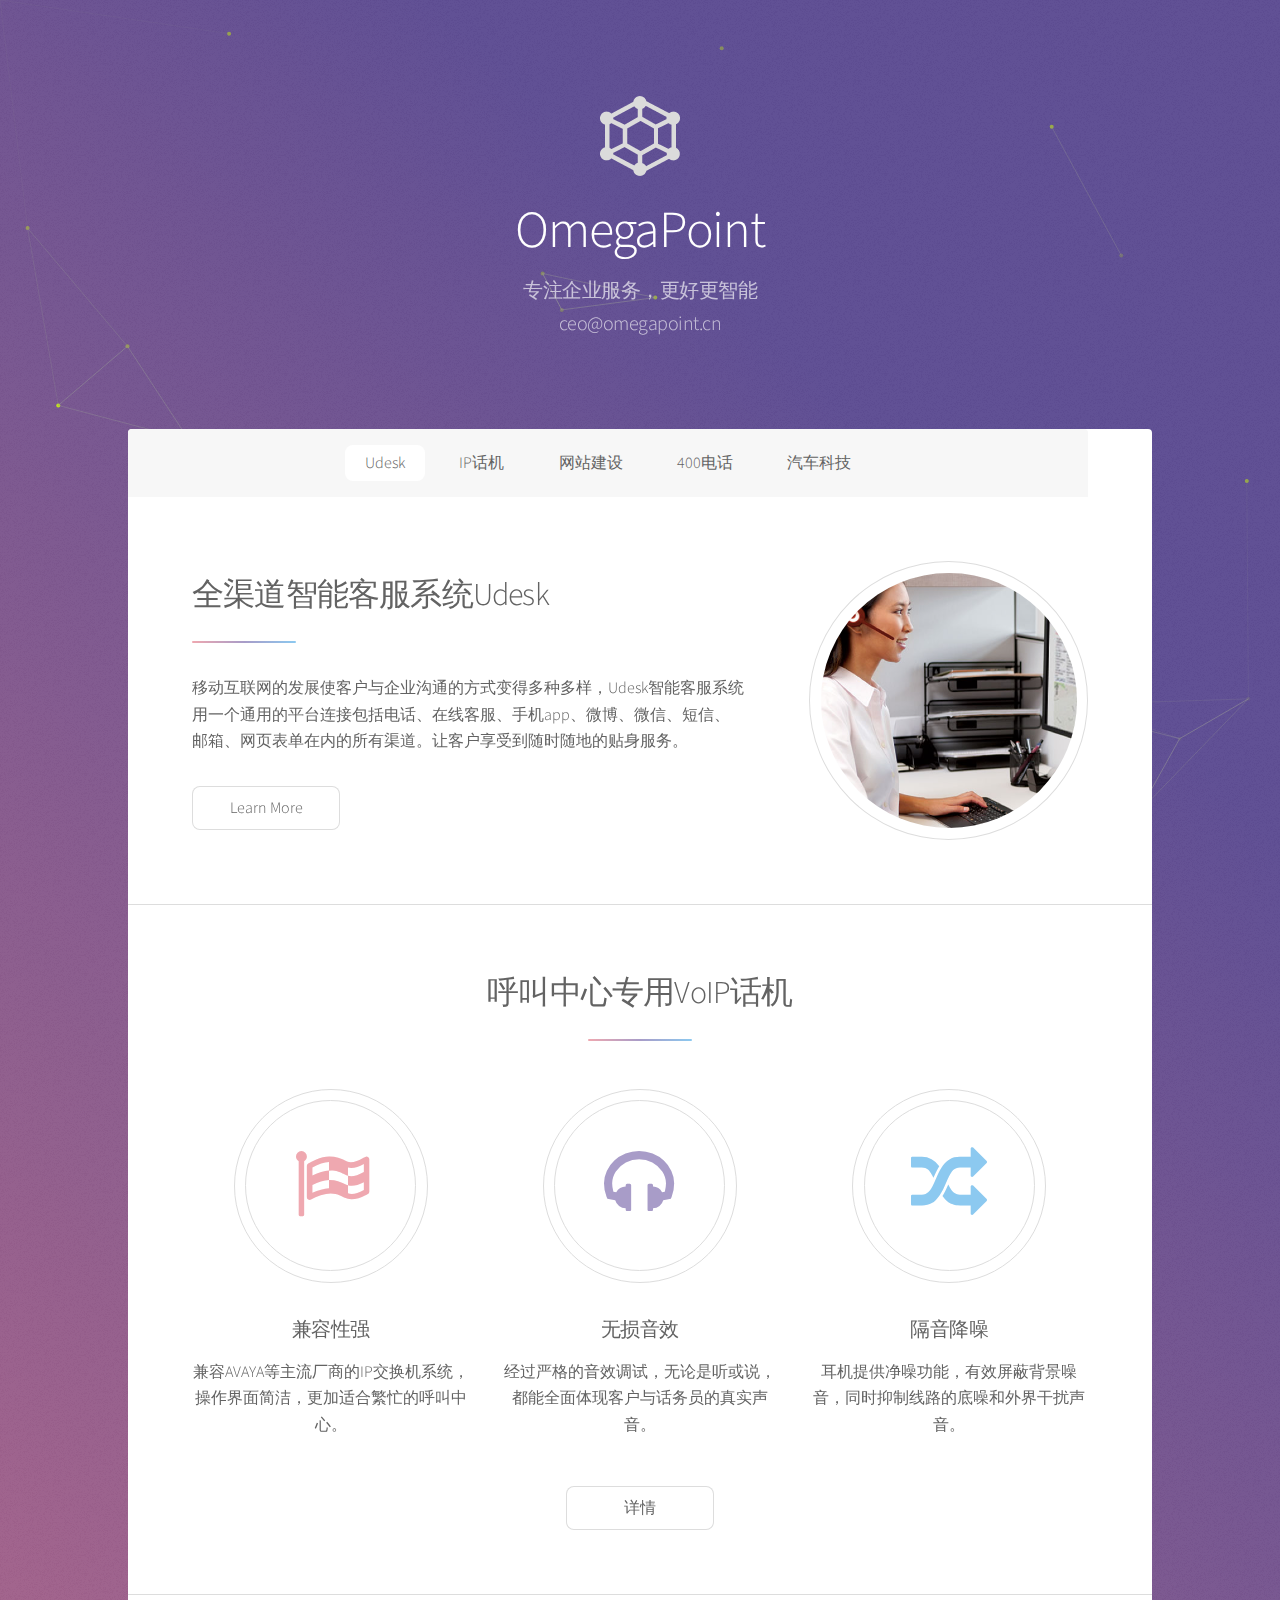
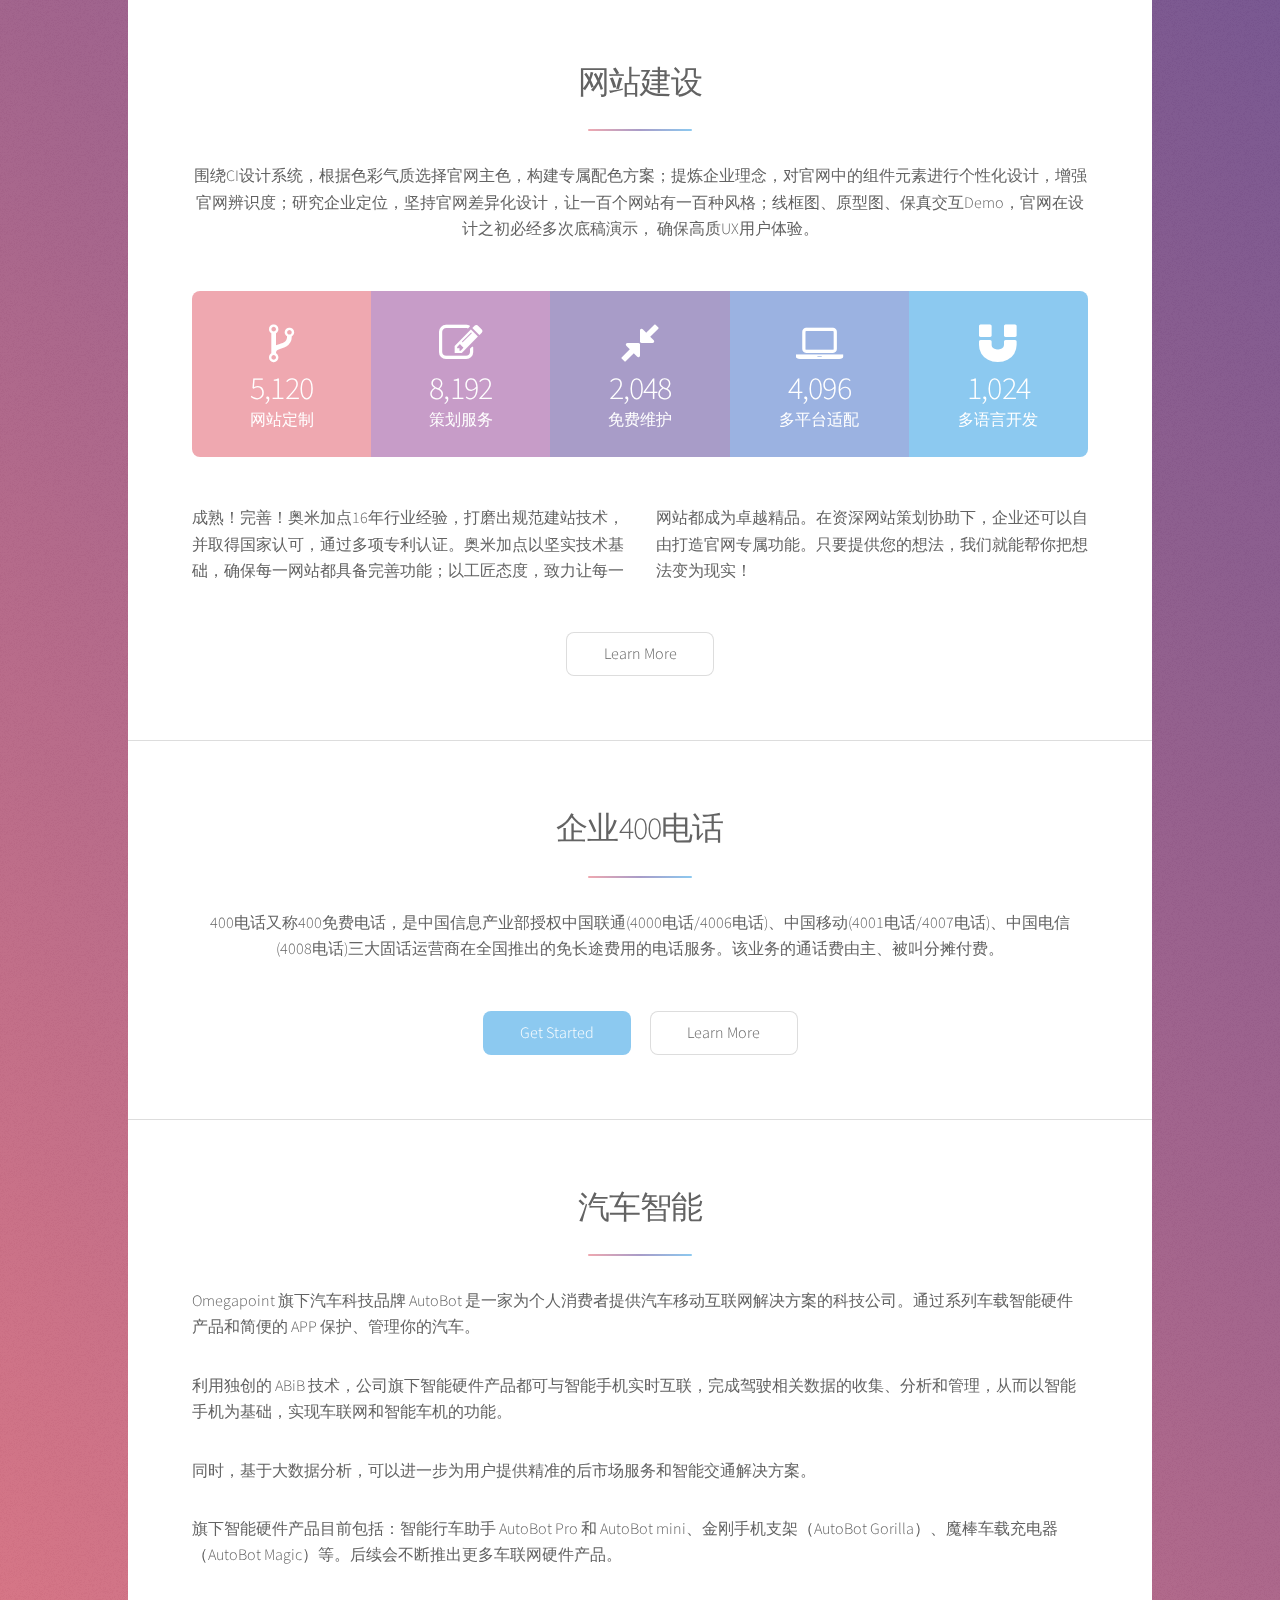
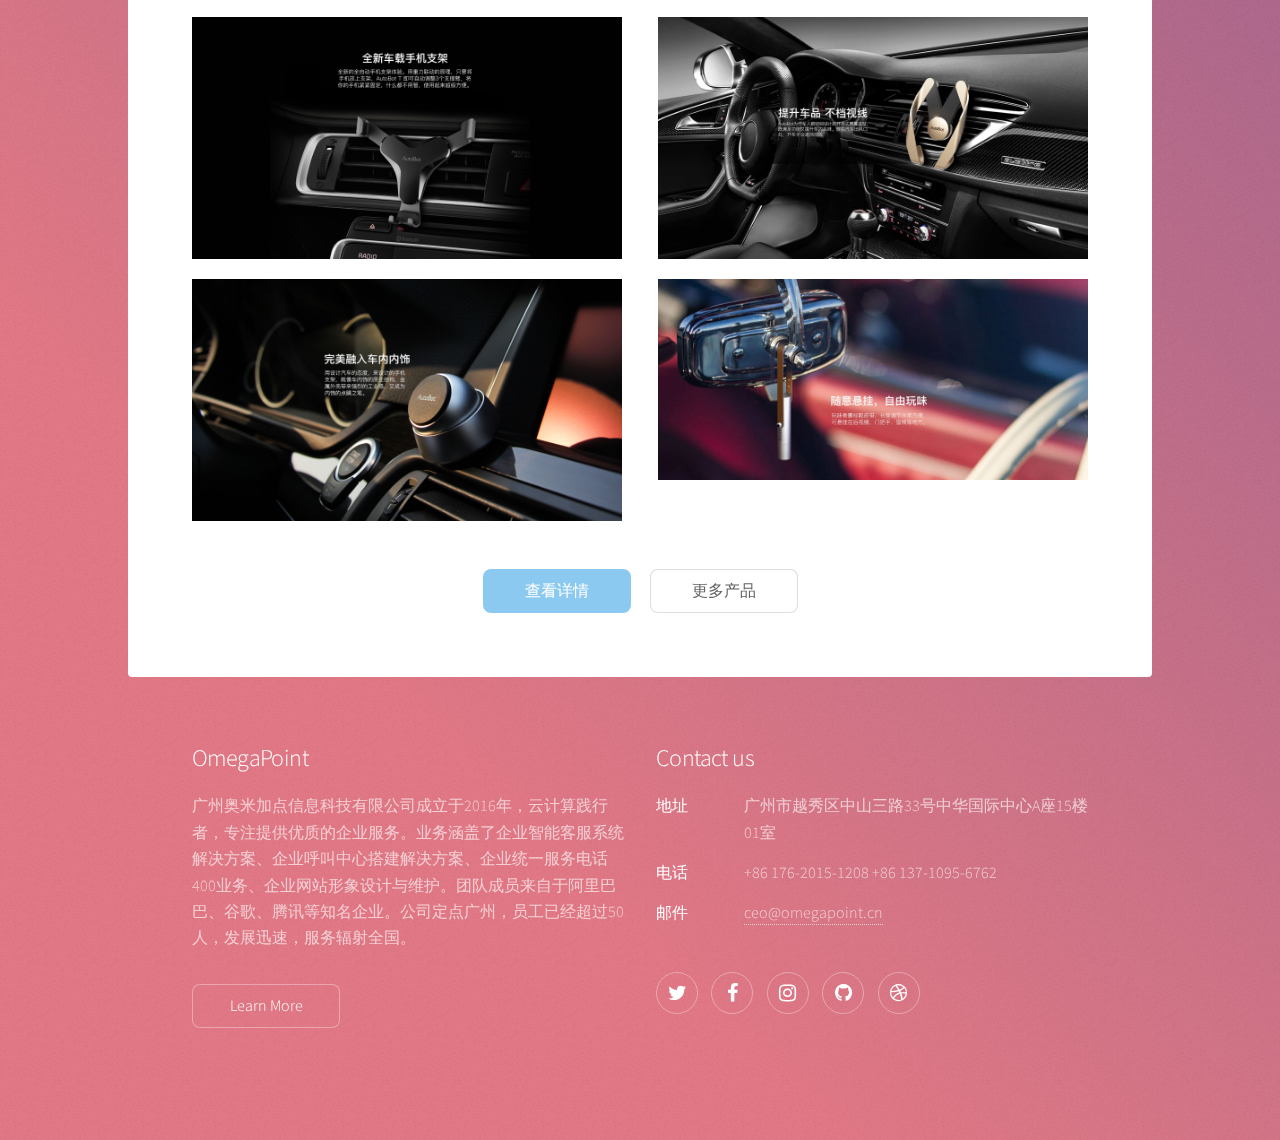
==== commit c5149b8a: "S320P" ====
--- a/index.html
+++ b/index.html
@@ -78,7 +78,7 @@
 								</ul>
 								<footer class="major">
 									<ul class="actions">
-										<li><a href="javascript:;" class="button">Learn More</a></li>
+										<li><a href="/S320P.html" class="button">详情</a></li>
 									</ul>
 								</footer>
 							</section>
--- a/assets/css/main.css
+++ b/assets/css/main.css
@@ -24,7 +24,8 @@
 #autobot header p{
 	text-align: left;
 }
-#autobot .content{
+#autobot .content,
+.phone .content{
 	overflow: hidden;
 	margin-top: 20px;
 }
@@ -33,9 +34,50 @@
 	width: 48%;
 	vertical-align: middle;
 }
+.phone .content img{
+	float: left;
+	width: 23%;
+	margin-left: 2%;
+}
+
+.phone .pay{
+	overflow: hidden;
+	height: 200px;
+	margin-top: 80px;
+	padding-top: 20px;
+	border-top: 1px solid #ddd;
+}
+.phone .pay>div{
+	float: left;
+	width: 48%;
+	height: 100%;
+	font-size: 14px;
+	color: #999;
+	text-align: left;
+}
+.phone .pay>div:last-child{
+	float: right;
+	background: url(../../images/phone/alipay.jpeg) 90% 10% no-repeat;
+	background-size: 100px auto;
+}
+
 #autobot .content img:last-child{
 	float: right;
 }
+
+#header.banner{
+	height: 400px;
+	background: url(../../images/phone/banner.jpg) no-repeat;
+	background-size: cover;
+}
+.mt-20{
+	margin-top: -20px;
+}
+#content.phone{
+	background: url(../../images/phone/p0.jpg) 90% 10% no-repeat;
+	background-size: 300px auto;
+}
+
 	html, body, div, span, applet, object, iframe, h1, h2, h3, h4, h5, h6, p, blockquote, pre, a, abbr, acronym, address, big, cite, code, del, dfn, em, img, ins, kbd, q, s, samp, small, strike, strong, sub, sup, tt, var, b, u, i, center, dl, dt, dd, ol, ul, li, fieldset, form, label, legend, table, caption, tbody, tfoot, thead, tr, th, td, article, aside, canvas, details, embed, figure, figcaption, footer, header, hgroup, menu, nav, output, ruby, section, summary, time, mark, audio, video {
 		margin: 0;
 		padding: 0;
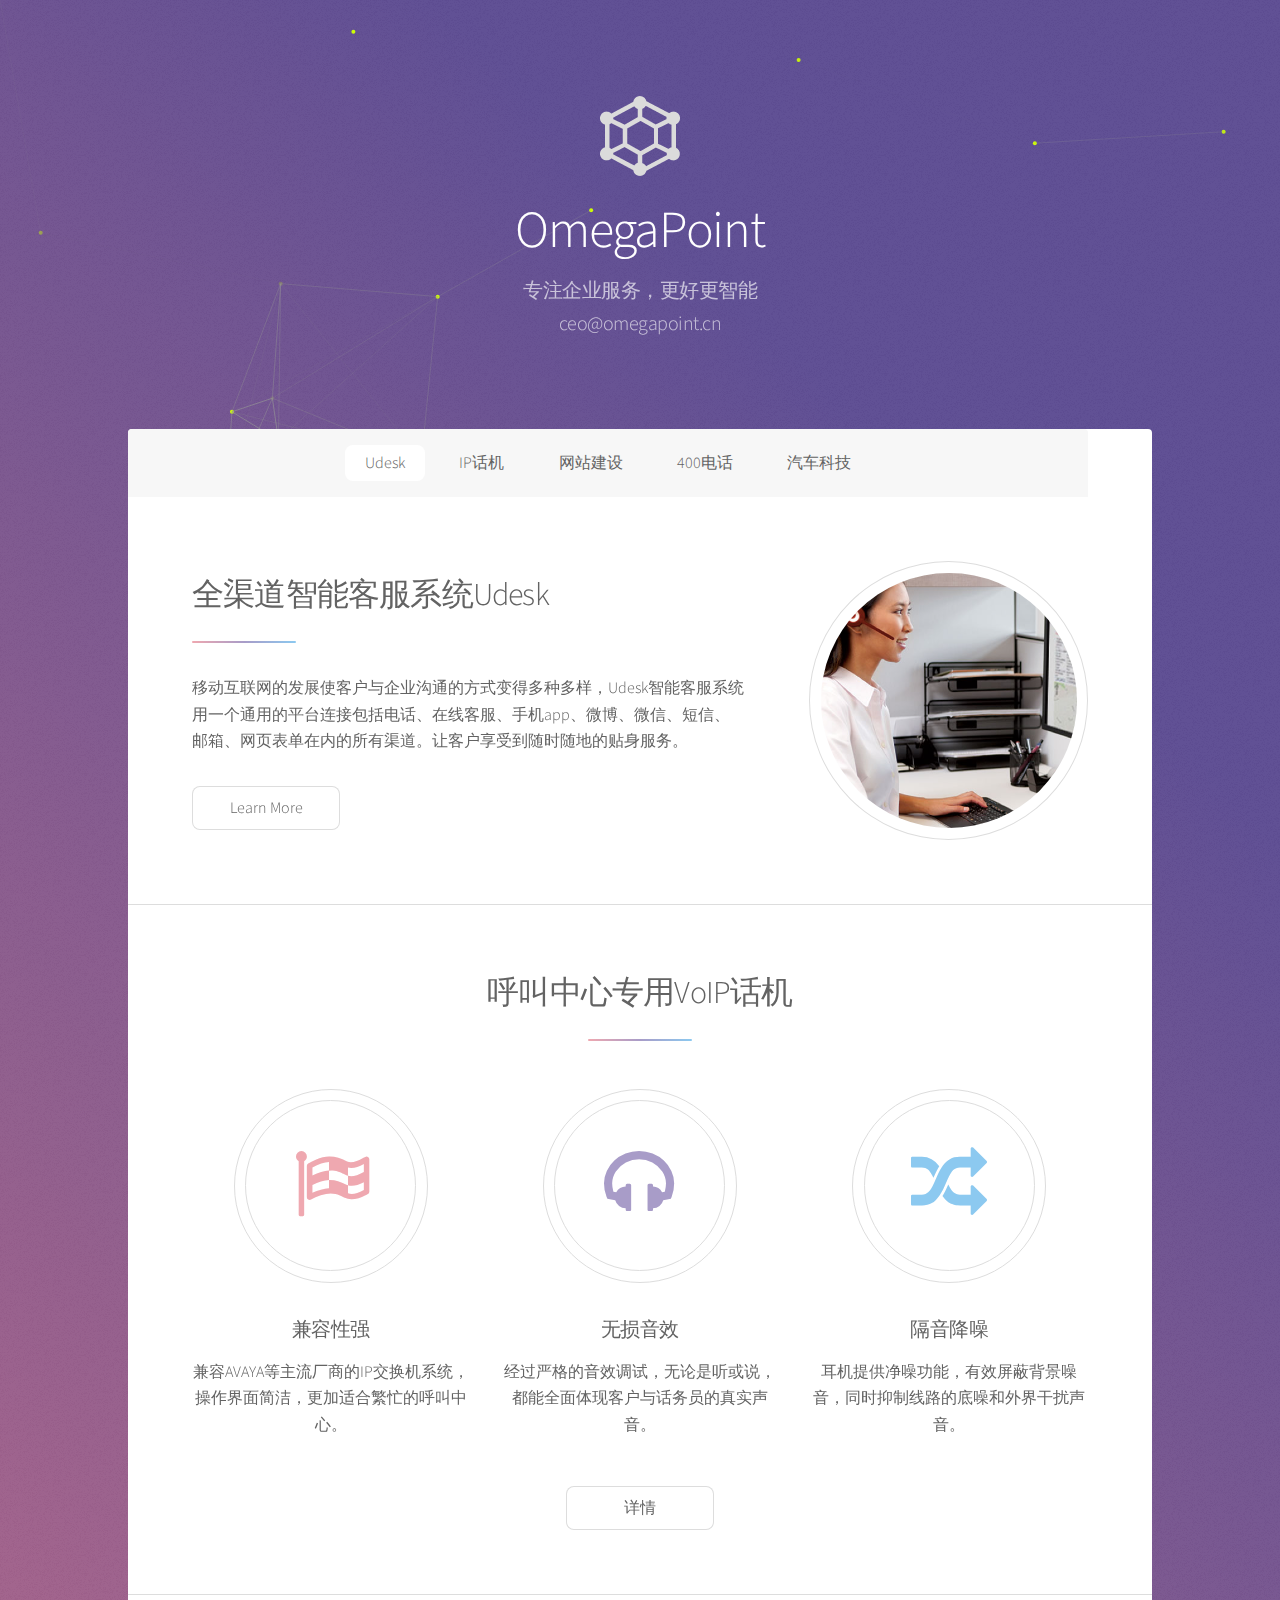
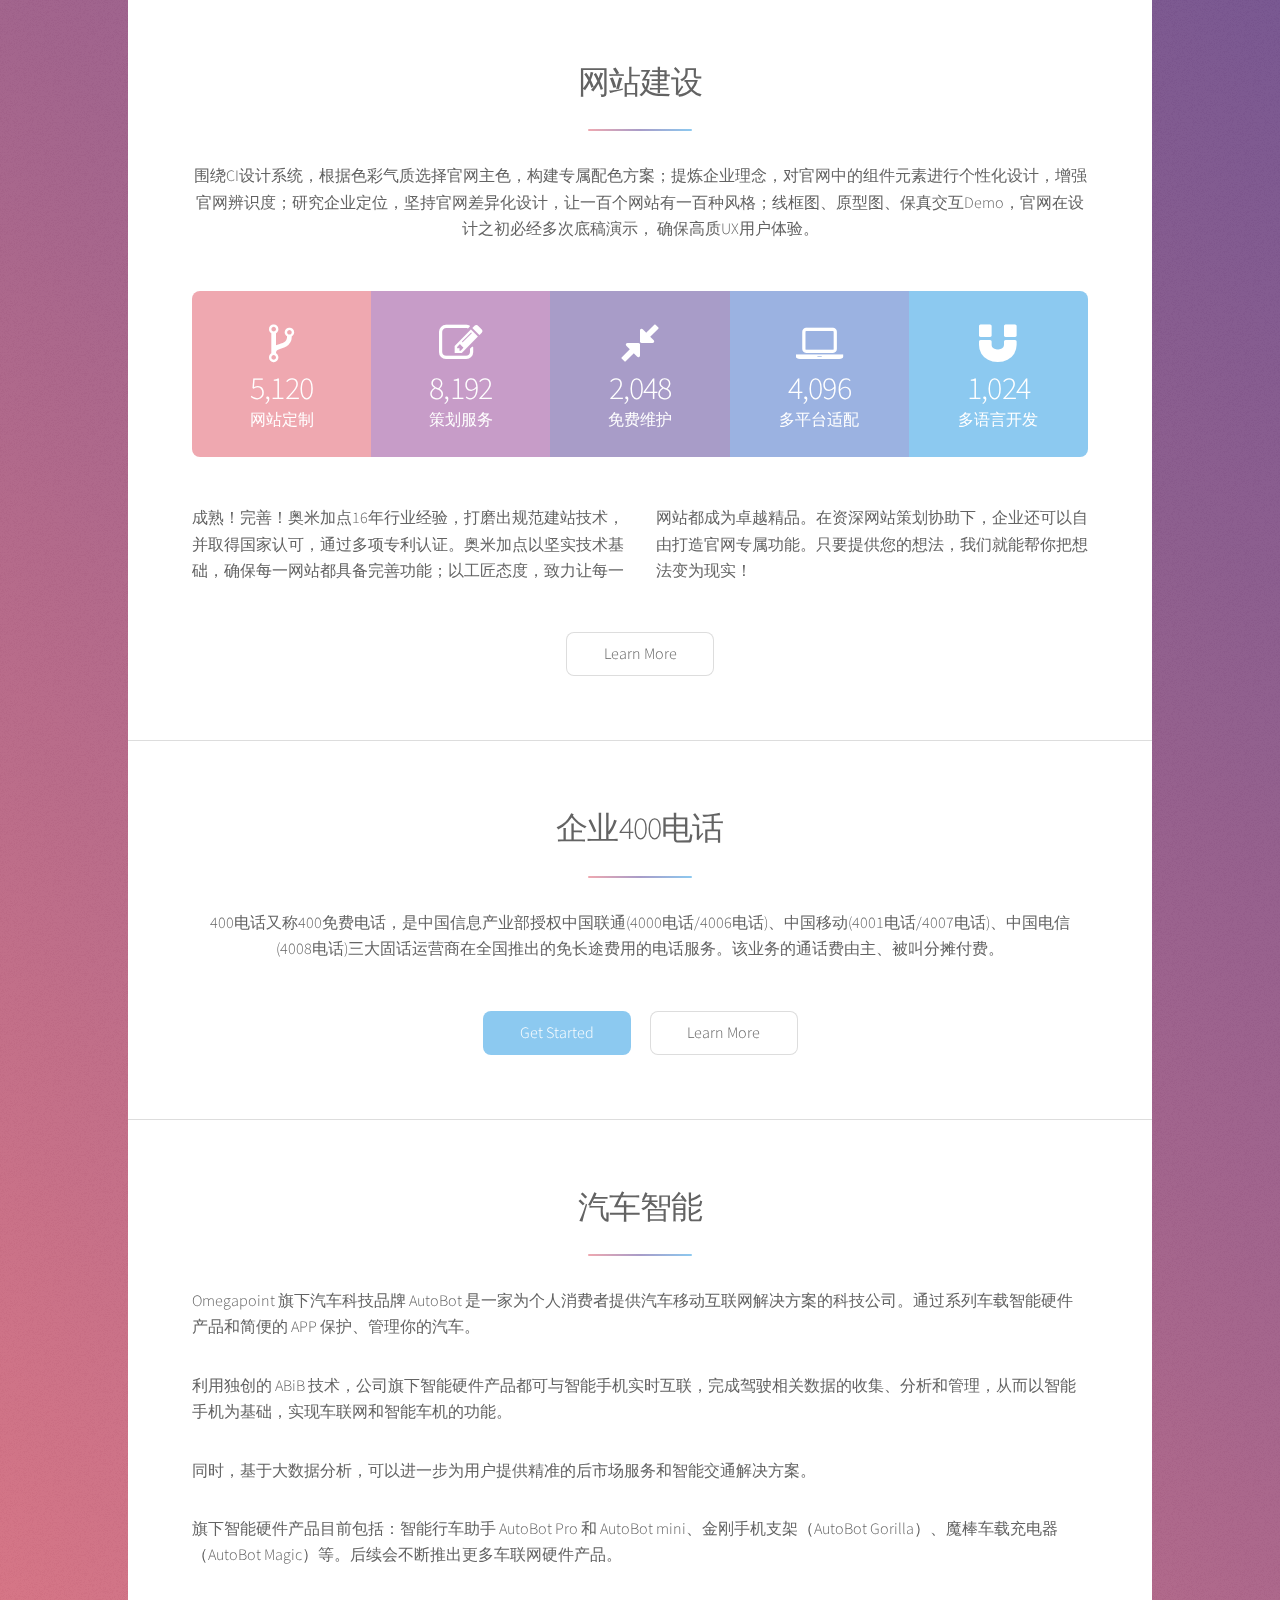
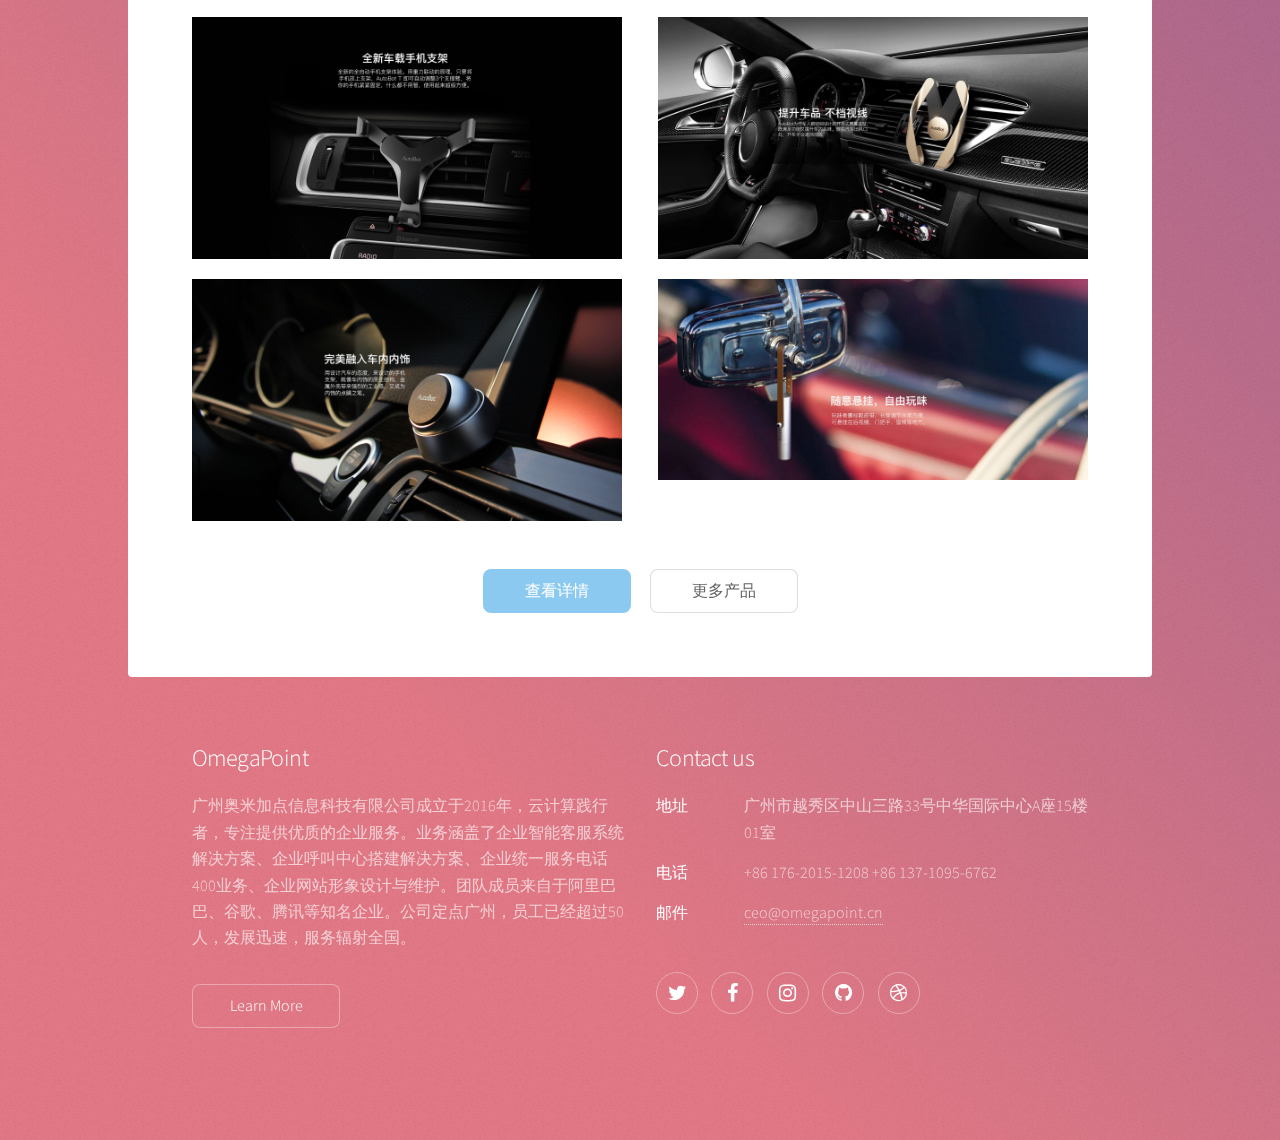
==== commit 5dc5c92f: "S320P" ====
--- a/index.html
+++ b/index.html
@@ -152,8 +152,8 @@
 								</div>
 								<footer class="major">
 									<ul class="actions">
-										<li><a href="https://shop61907173xm755.1688.com/" class="button special">查看详情</a></li>
-										<li><a href="https://shop61907173xm755.1688.com/" class="button">更多产品</a></li>
+										<li><a href="#" class="button special">查看详情</a></li>
+										<li><a href="#" class="button">更多产品</a></li>
 									</ul>
 								</footer>
 							</section>
--- a/assets/css/main.css
+++ b/assets/css/main.css
@@ -42,7 +42,6 @@
 
 .phone .pay{
 	overflow: hidden;
-	height: 200px;
 	margin-top: 80px;
 	padding-top: 20px;
 	border-top: 1px solid #ddd;
@@ -50,7 +49,7 @@
 .phone .pay>div{
 	float: left;
 	width: 48%;
-	height: 100%;
+	height: 200px;
 	font-size: 14px;
 	color: #999;
 	text-align: left;
@@ -67,7 +66,7 @@
 
 #header.banner{
 	height: 400px;
-	background: url(../../images/phone/banner.jpg) no-repeat;
+	background: url(../../images/phone/banner.jpg) 50% 0 no-repeat;
 	background-size: cover;
 }
 .mt-20{
@@ -76,6 +75,26 @@
 #content.phone{
 	background: url(../../images/phone/p0.jpg) 90% 10% no-repeat;
 	background-size: 300px auto;
+}
+#content.phone .mainimg{
+	display: none;
+}
+@media screen and (max-width: 960px) {
+	#content.phone{
+		background: #fff;
+	}
+	#content.phone .mainimg{
+		display: block;
+		width: 80%;
+	}
+	.phone .pay>div{
+		width: 100%;
+	}
+	.goback{
+		position: fixed;
+		top: 10px;
+		left: 10px;
+	}
 }
 
 	html, body, div, span, applet, object, iframe, h1, h2, h3, h4, h5, h6, p, blockquote, pre, a, abbr, acronym, address, big, cite, code, del, dfn, em, img, ins, kbd, q, s, samp, small, strike, strong, sub, sup, tt, var, b, u, i, center, dl, dt, dd, ol, ul, li, fieldset, form, label, legend, table, caption, tbody, tfoot, thead, tr, th, td, article, aside, canvas, details, embed, figure, figcaption, footer, header, hgroup, menu, nav, output, ruby, section, summary, time, mark, audio, video {
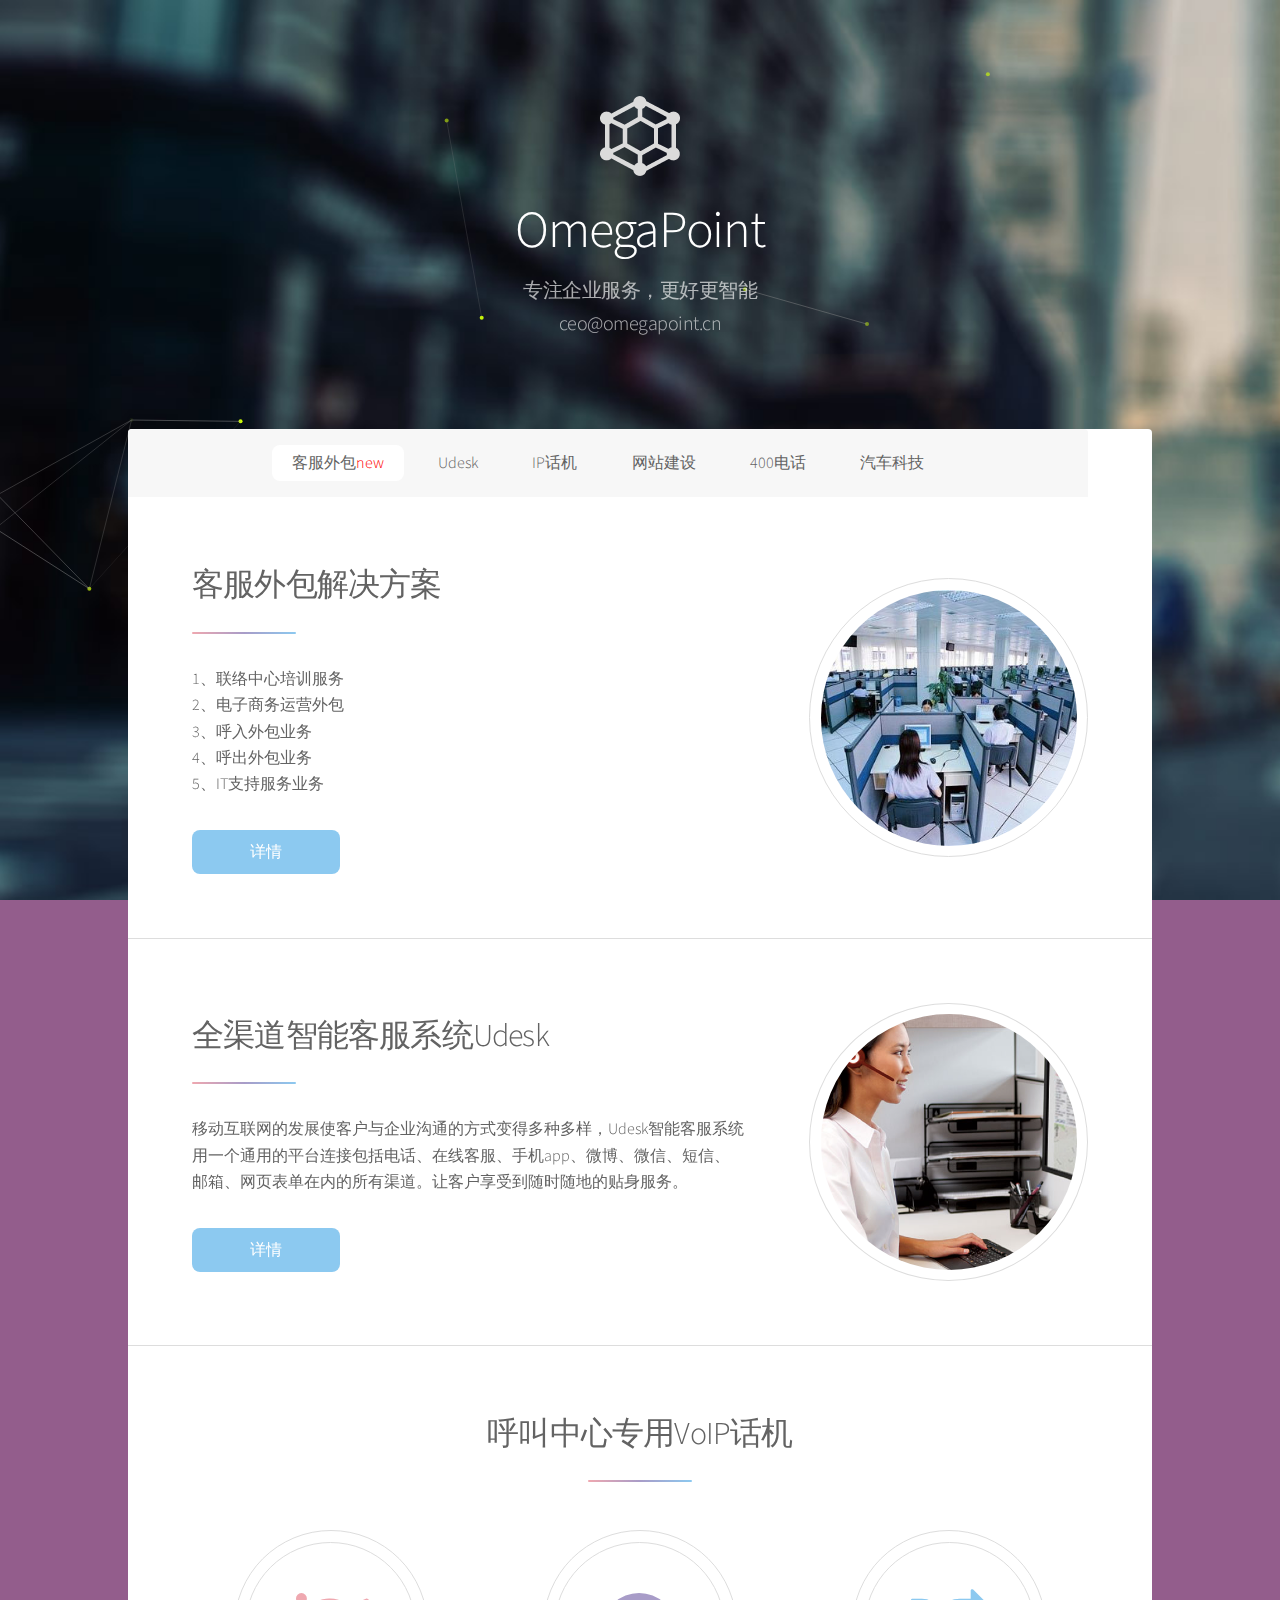
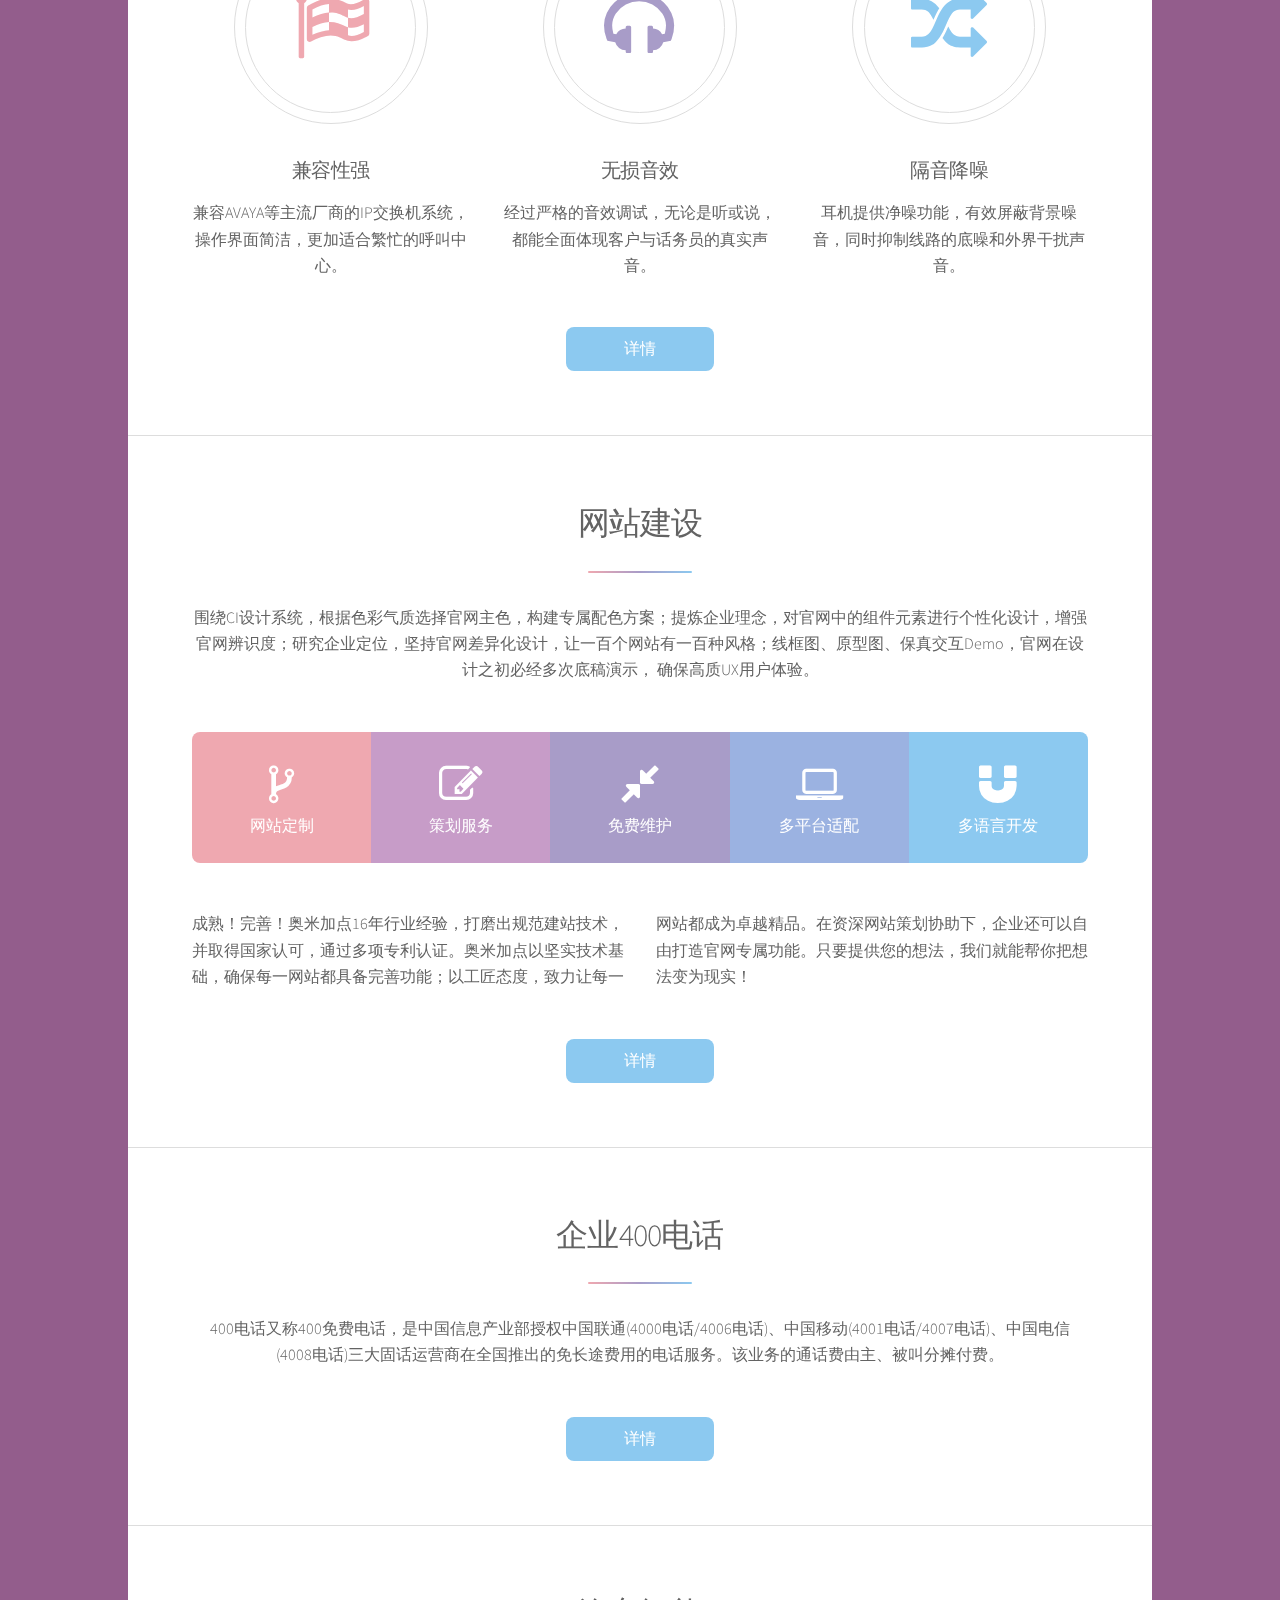
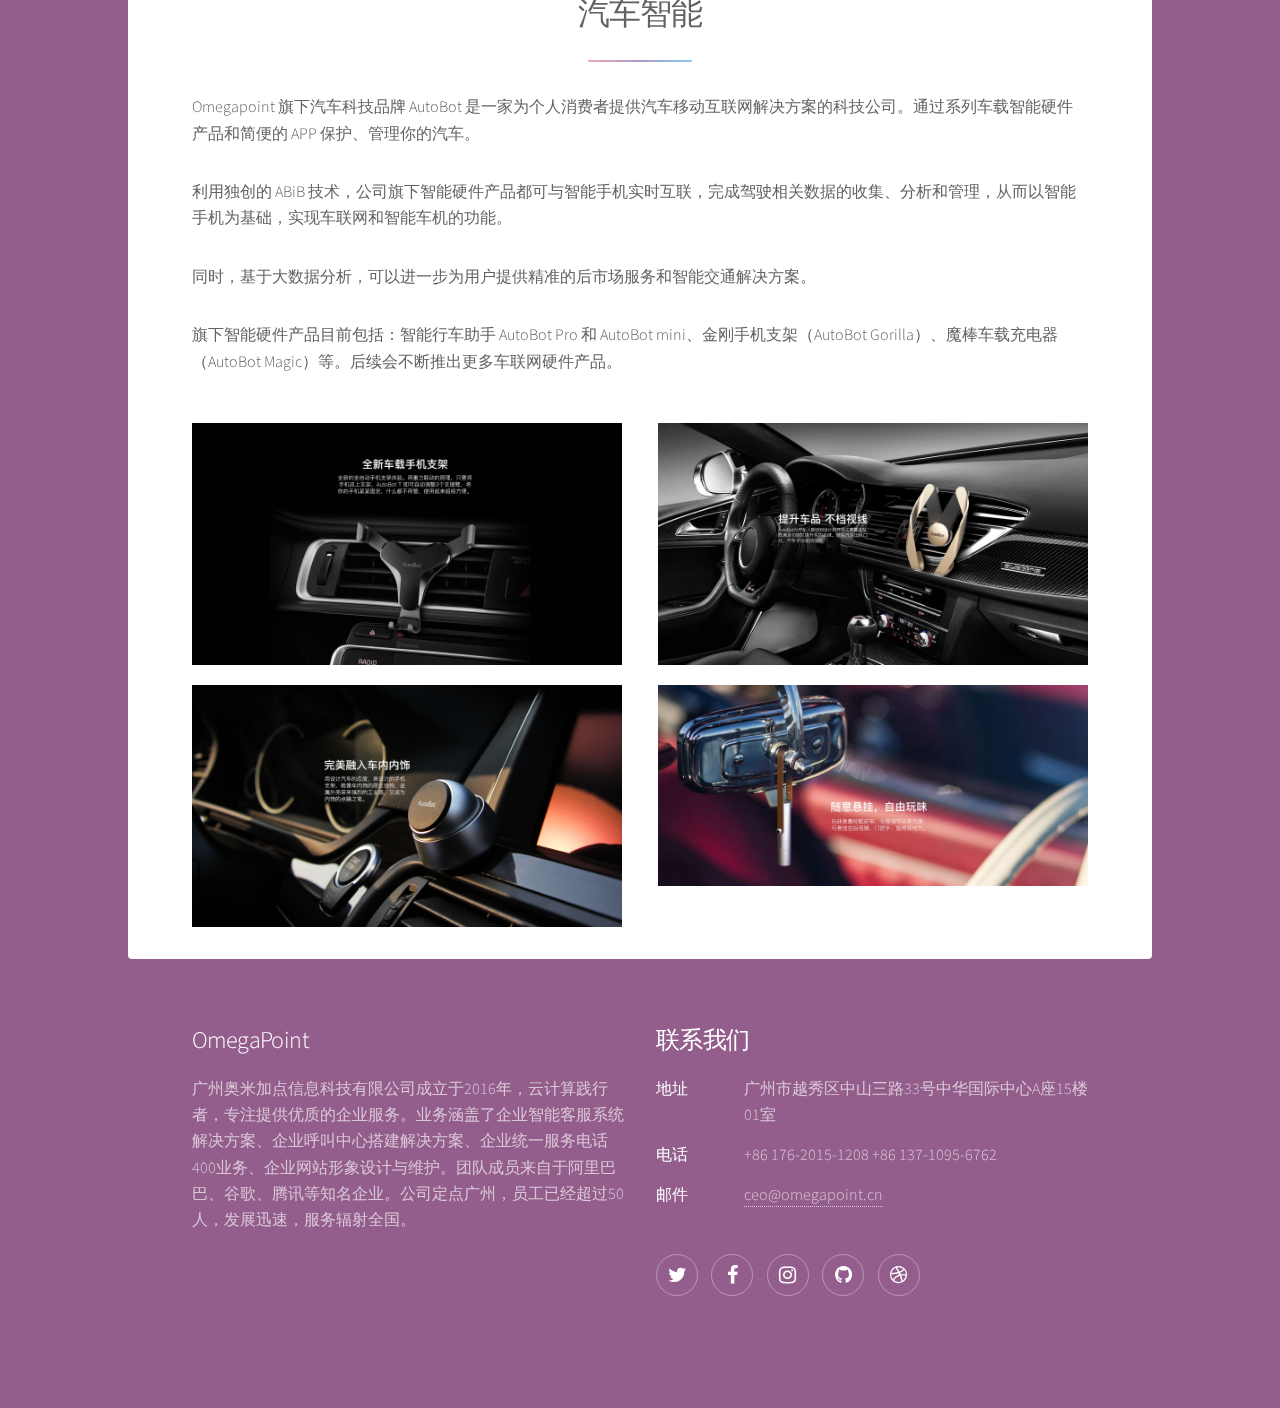
==== commit 99e91909: "add products" ====
--- a/index.html
+++ b/index.html
@@ -1,8 +1,16 @@
 <!DOCTYPE HTML>
-<html>
+<html lang="zh_CN">
 	<head>
 		<title>OmegaPoint</title>
 		<meta charset="utf-8" />
+		<meta name="keywords" content="OmegaPoint,客服外包,Udesk,IP话机,网站建设,400电话,汽车科技">
+		<meta name="description" content="OmegaPoint,专注企业服务，更好更智能,全渠道智能客服系统Udesk,呼叫中心专用VoIP话机,网站建设,企业400电话,汽车智能">
+		<meta property="og:title" content="OmegaPoint">
+		<meta property="og:type" content="service">
+		<meta property="og:url" content="omegapoint.cn">
+		<meta property="og:image" content="http://omegapoint.cn/images/logo.png">
+		<meta property="og:site_name" content="omegapoint.cn">
+		<meta property="og:description" content="OmegaPoint,专注企业服务，更好更智能,全渠道智能客服系统Udesk,呼叫中心专用VoIP话机,网站建设,企业400电话,汽车智能">
 		<meta name="viewport" content="width=device-width, initial-scale=1" />
 		<!--[if lte IE 8]><script src="assets/js/ie/html5shiv.js"></script><![endif]-->
 		<link rel="stylesheet" href="assets/css/main.css" />
@@ -27,7 +35,8 @@
 				<!-- Nav -->
 					<nav id="nav">
 						<ul>
-							<li><a href="#intro" class="active">Udesk</a></li>
+							<li><a href="#intro" class="active">客服外包<span style="color:red;">new</span></a></li>
+							<li><a href="#intro">Udesk</a></li>
 							<li><a href="#first">IP话机</a></li>
 							<li><a href="#second">网站建设</a></li>
 							<li><a href="#cta">400电话</a></li>
@@ -37,22 +46,44 @@
 
 				<!-- Main -->
 					<div id="main">
+				
+						<section id="intro" class="main">
+							<div class="spotlight">
+								<div class="content">
+									<header class="major">
+										<h2>客服外包解决方案</h2>
+									</header>
+									<p>
+										<div>1、联络中心培训服务</div>
+										<div>2、电子商务运营外包</div>
+										<div>3、呼入外包业务</div>
+										<div>4、呼出外包业务</div>
+										<div>5、IT支持服务业务</div>
+										<div></div>
+									</p>
+									<ul class="actions">
+										<li><a href="/products.html" class="button special">详情</a></li>
+									</ul>
+								</div>
+								<span class="image"><img src="images/kefu.jpg" alt="" /></span>
+							</div>
+						</section>
 
 						<!-- Introduction -->
-							<section id="intro" class="main">
-								<div class="spotlight">
-									<div class="content">
-										<header class="major">
-											<h2>全渠道智能客服系统Udesk</h2>
-										</header>
-										<p>移动互联网的发展使客户与企业沟通的方式变得多种多样，Udesk智能客服系统用一个通用的平台连接包括电话、在线客服、手机app、微博、微信、短信、邮箱、网页表单在内的所有渠道。让客户享受到随时随地的贴身服务。</p>
-										<ul class="actions">
-											<li><a href="javascript:;" class="button">Learn More</a></li>
-										</ul>
-									</div>
-									<span class="image"><img src="images/pic01.jpg" alt="" /></span>
-								</div>
-							</section>
+						<section id="intro" class="main">
+							<div class="spotlight">
+								<div class="content">
+									<header class="major">
+										<h2>全渠道智能客服系统Udesk</h2>
+									</header>
+									<p>移动互联网的发展使客户与企业沟通的方式变得多种多样，Udesk智能客服系统用一个通用的平台连接包括电话、在线客服、手机app、微博、微信、短信、邮箱、网页表单在内的所有渠道。让客户享受到随时随地的贴身服务。</p>
+									<ul class="actions">
+										<li><a href="javascript:;" class="button special">详情</a></li>
+									</ul>
+								</div>
+								<span class="image"><img src="images/pic01.jpg" alt="" /></span>
+							</div>
+						</section>
 
 						<!-- First Section -->
 							<section id="first" class="main special">
@@ -78,7 +109,7 @@
 								</ul>
 								<footer class="major">
 									<ul class="actions">
-										<li><a href="/S320P.html" class="button">详情</a></li>
+										<li><a href="/S320P.html" class="button special">详情</a></li>
 									</ul>
 								</footer>
 							</section>
@@ -92,29 +123,29 @@
 								<ul class="statistics">
 									<li class="style1">
 										<span class="icon fa-code-fork"></span>
-										<strong>5,120</strong> 网站定制
+										<strong></strong> 网站定制
 									</li>
 									<li class="style2">
 										<span class="icon fa-edit"></span>
-										<strong>8,192</strong> 策划服务
+										<strong></strong> 策划服务
 									</li>
 									<li class="style3">
 										<span class="icon fa-compress"></span>
-										<strong>2,048</strong> 免费维护
+										<strong></strong> 免费维护
 									</li>
 									<li class="style4">
 										<span class="icon fa-laptop"></span>
-										<strong>4,096</strong> 多平台适配
+										<strong></strong> 多平台适配
 									</li>
 									<li class="style5">
 										<span class="icon fa-magnet"></span>
-										<strong>1,024</strong> 多语言开发
+										<strong></strong> 多语言开发
 									</li>
 								</ul>
 								<p class="content">成熟！完善！奥米加点16年行业经验，打磨出规范建站技术，并取得国家认可，通过多项专利认证。奥米加点以坚实技术基础，确保每一网站都具备完善功能；以工匠态度，致力让每一网站都成为卓越精品。在资深网站策划协助下，企业还可以自由打造官网专属功能。只要提供您的想法，我们就能帮你把想法变为现实！</p>
 								<footer class="major">
 									<ul class="actions">
-										<li><a href="javascript:;" class="button">Learn More</a></li>
+										<li><a href="javascript:;" class="button special">详情</a></li>
 									</ul>
 								</footer>
 							</section>
@@ -127,8 +158,7 @@
 								</header>
 								<footer class="major">
 									<ul class="actions">
-										<li><a href="javascript:;" class="button special">Get Started</a></li>
-										<li><a href="javascript:;" class="button">Learn More</a></li>
+										<li><a href="javascript:;" class="button special">详情</a></li>
 									</ul>
 								</footer>
 							</section>
@@ -150,12 +180,6 @@
 									<img src="images/car03.JPG" alt="汽车科技">
 									<img src="images/car04.JPG" alt="汽车科技">
 								</div>
-								<footer class="major">
-									<ul class="actions">
-										<li><a href="#" class="button special">查看详情</a></li>
-										<li><a href="#" class="button">更多产品</a></li>
-									</ul>
-								</footer>
 							</section>
 
 					</div>
@@ -165,12 +189,9 @@
 						<section>
 							<h2>OmegaPoint</h2>
 							<p>广州奥米加点信息科技有限公司成立于2016年，云计算践行者，专注提供优质的企业服务。业务涵盖了企业智能客服系统解决方案、企业呼叫中心搭建解决方案、企业统一服务电话400业务、企业网站形象设计与维护。团队成员来自于阿里巴巴、谷歌、腾讯等知名企业。公司定点广州，员工已经超过50人，发展迅速，服务辐射全国。</p>
-							<ul class="actions">
-								<li><a href="javascript:;" class="button">Learn More</a></li>
-							</ul>
 						</section>
 						<section>
-							<h2>Contact us</h2>
+							<h2>联系我们</h2>
 							<dl class="alt">
 								<dt>地址</dt>
 								<dd>广州市越秀区中山三路33号中华国际中心A座15楼01室</dd>
--- a/assets/css/main.css
+++ b/assets/css/main.css
@@ -15,6 +15,9 @@
 	right: 0;
 	bottom: 0;
 	display: block;
+	background-image: url("../../images/bg_main.jpg");
+	background-size: cover;
+	background-repeat: no-repeat;
 }
 #wrapper{
 	position: relative;
@@ -64,10 +67,17 @@
 	float: right;
 }
 
+.products .mainimg {
+	display: block;
+	margin: 0 auto;
+	max-width: 100%;
+}
 #header.banner{
-	height: 400px;
-	background: url(../../images/phone/banner.jpg) 50% 0 no-repeat;
-	background-size: cover;
+	position: relative;
+	z-index: 9;
+	height: 300px;
+	/*background: url(../../images/phone/banner.jpg) 50% 0 no-repeat;*/
+	/*background-size: cover;*/
 }
 .mt-20{
 	margin-top: -20px;
@@ -1712,10 +1722,13 @@
 
 	body {
 		background-color: #935d8c;
-		background-image: url("images/overlay.png"), -moz-linear-gradient(45deg, #e37682 15%, #5f4d93 85%);
-		background-image: url("images/overlay.png"), -webkit-linear-gradient(45deg, #e37682 15%, #5f4d93 85%);
-		background-image: url("images/overlay.png"), -ms-linear-gradient(45deg, #e37682 15%, #5f4d93 85%);
-		background-image: url("images/overlay.png"), linear-gradient(45deg, #e37682 15%, #5f4d93 85%);
+		/*background-image: url("../../images/bg_main.jpg");
+		background-size: 100% auto;
+		background-repeat: no-repeat;*/
+		/*background-image: url("images/bg_main.jpg"), -moz-linear-gradient(45deg, #e37682 15%, #5f4d93 85%);
+		background-image: url("images/bg_main.jpg"), -webkit-linear-gradient(45deg, #e37682 15%, #5f4d93 85%);
+		background-image: url("images/bg_main.jpg"), -ms-linear-gradient(45deg, #e37682 15%, #5f4d93 85%);
+		background-image: url("images/bg_main.jpg"), linear-gradient(45deg, #e37682 15%, #5f4d93 85%);*/
 	}
 
 		body.is-loading *, body.is-loading *:before, body.is-loading *:after {
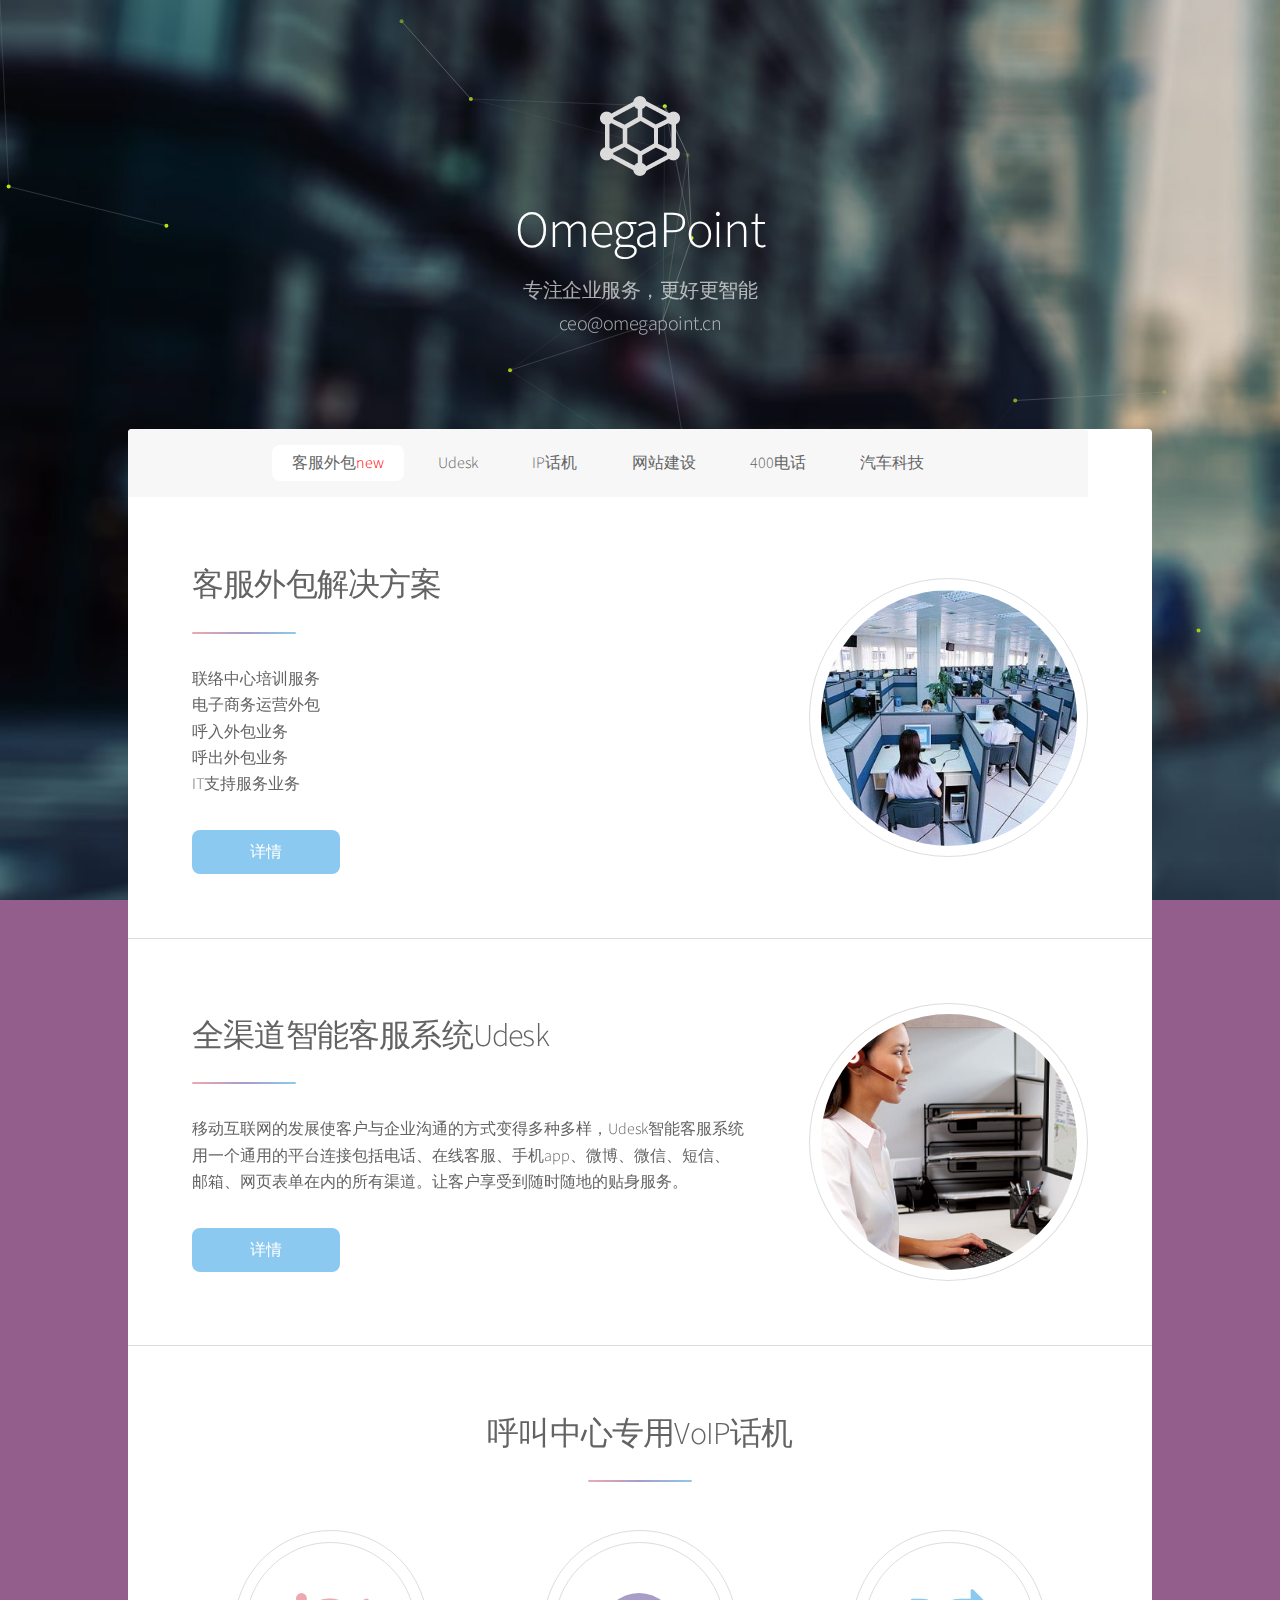
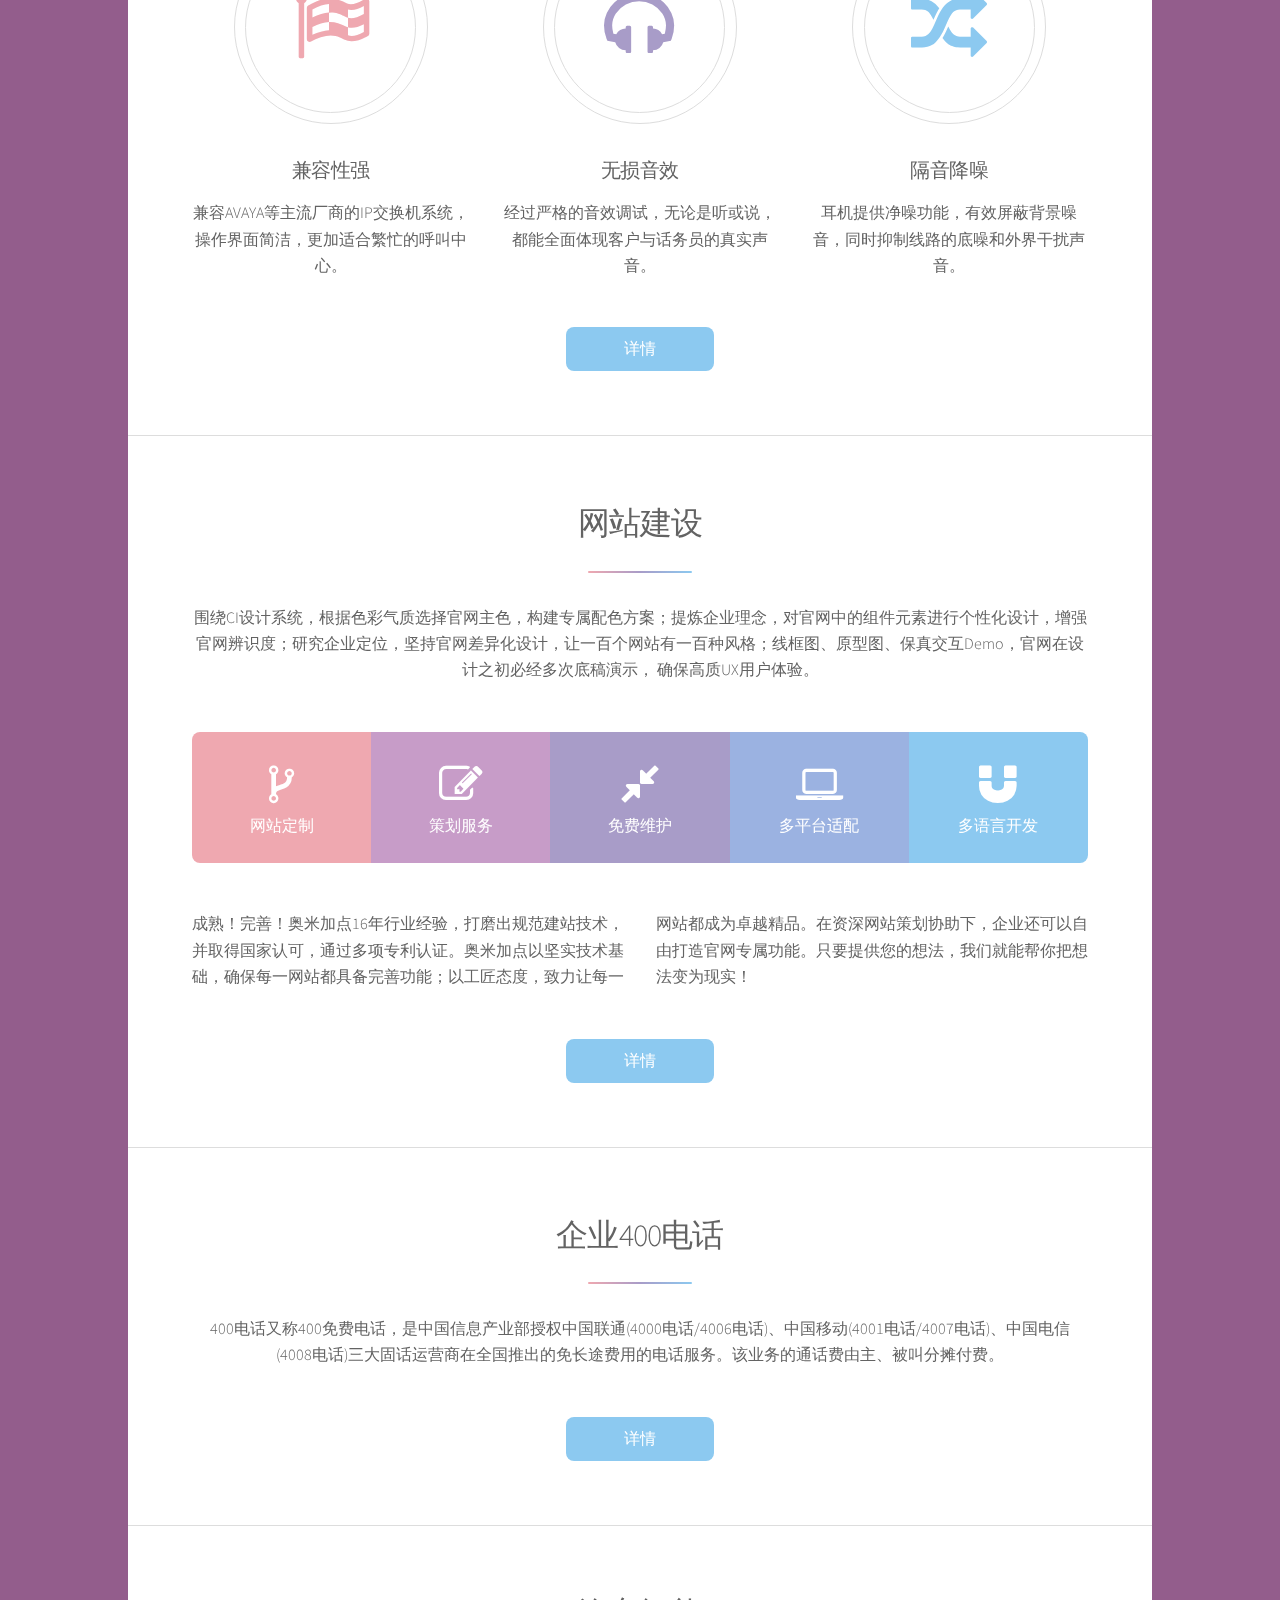
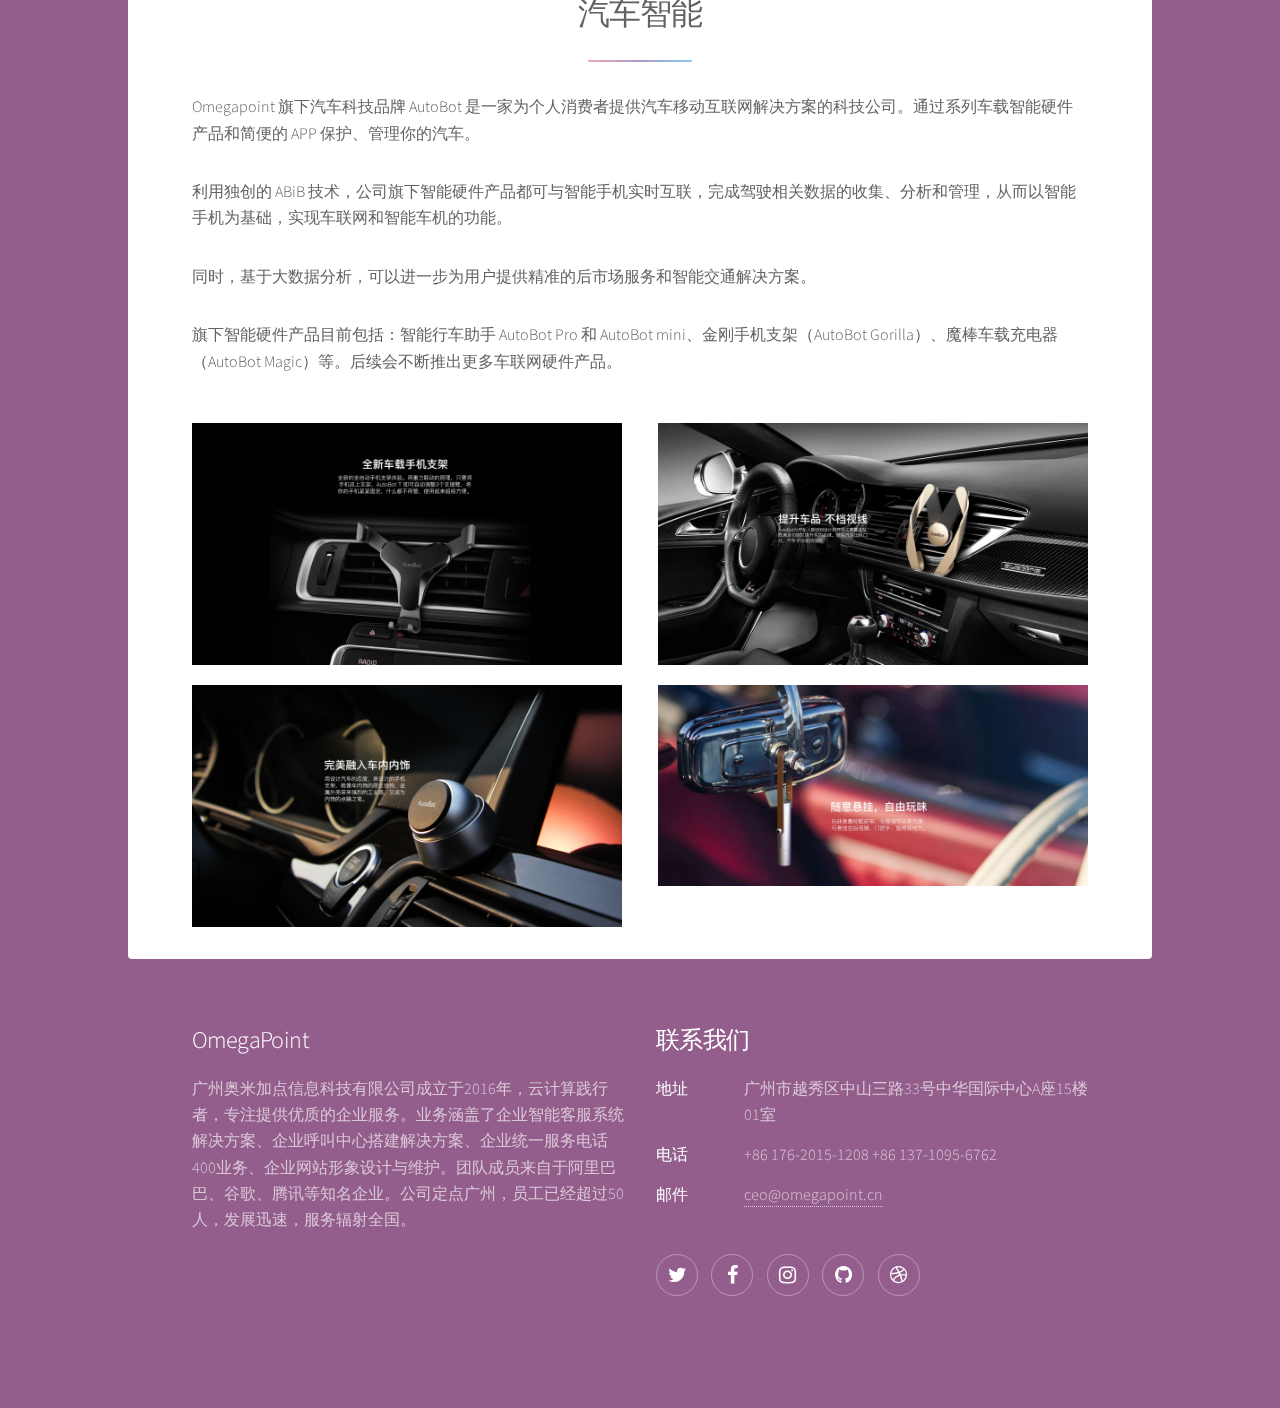
==== commit 3732847c: "add products" ====
--- a/index.html
+++ b/index.html
@@ -54,12 +54,11 @@
 										<h2>客服外包解决方案</h2>
 									</header>
 									<p>
-										<div>1、联络中心培训服务</div>
-										<div>2、电子商务运营外包</div>
-										<div>3、呼入外包业务</div>
-										<div>4、呼出外包业务</div>
-										<div>5、IT支持服务业务</div>
-										<div></div>
+										<div>联络中心培训服务</div>
+										<div>电子商务运营外包</div>
+										<div>呼入外包业务</div>
+										<div>呼出外包业务</div>
+										<div>IT支持服务业务</div>
 									</p>
 									<ul class="actions">
 										<li><a href="/products.html" class="button special">详情</a></li>
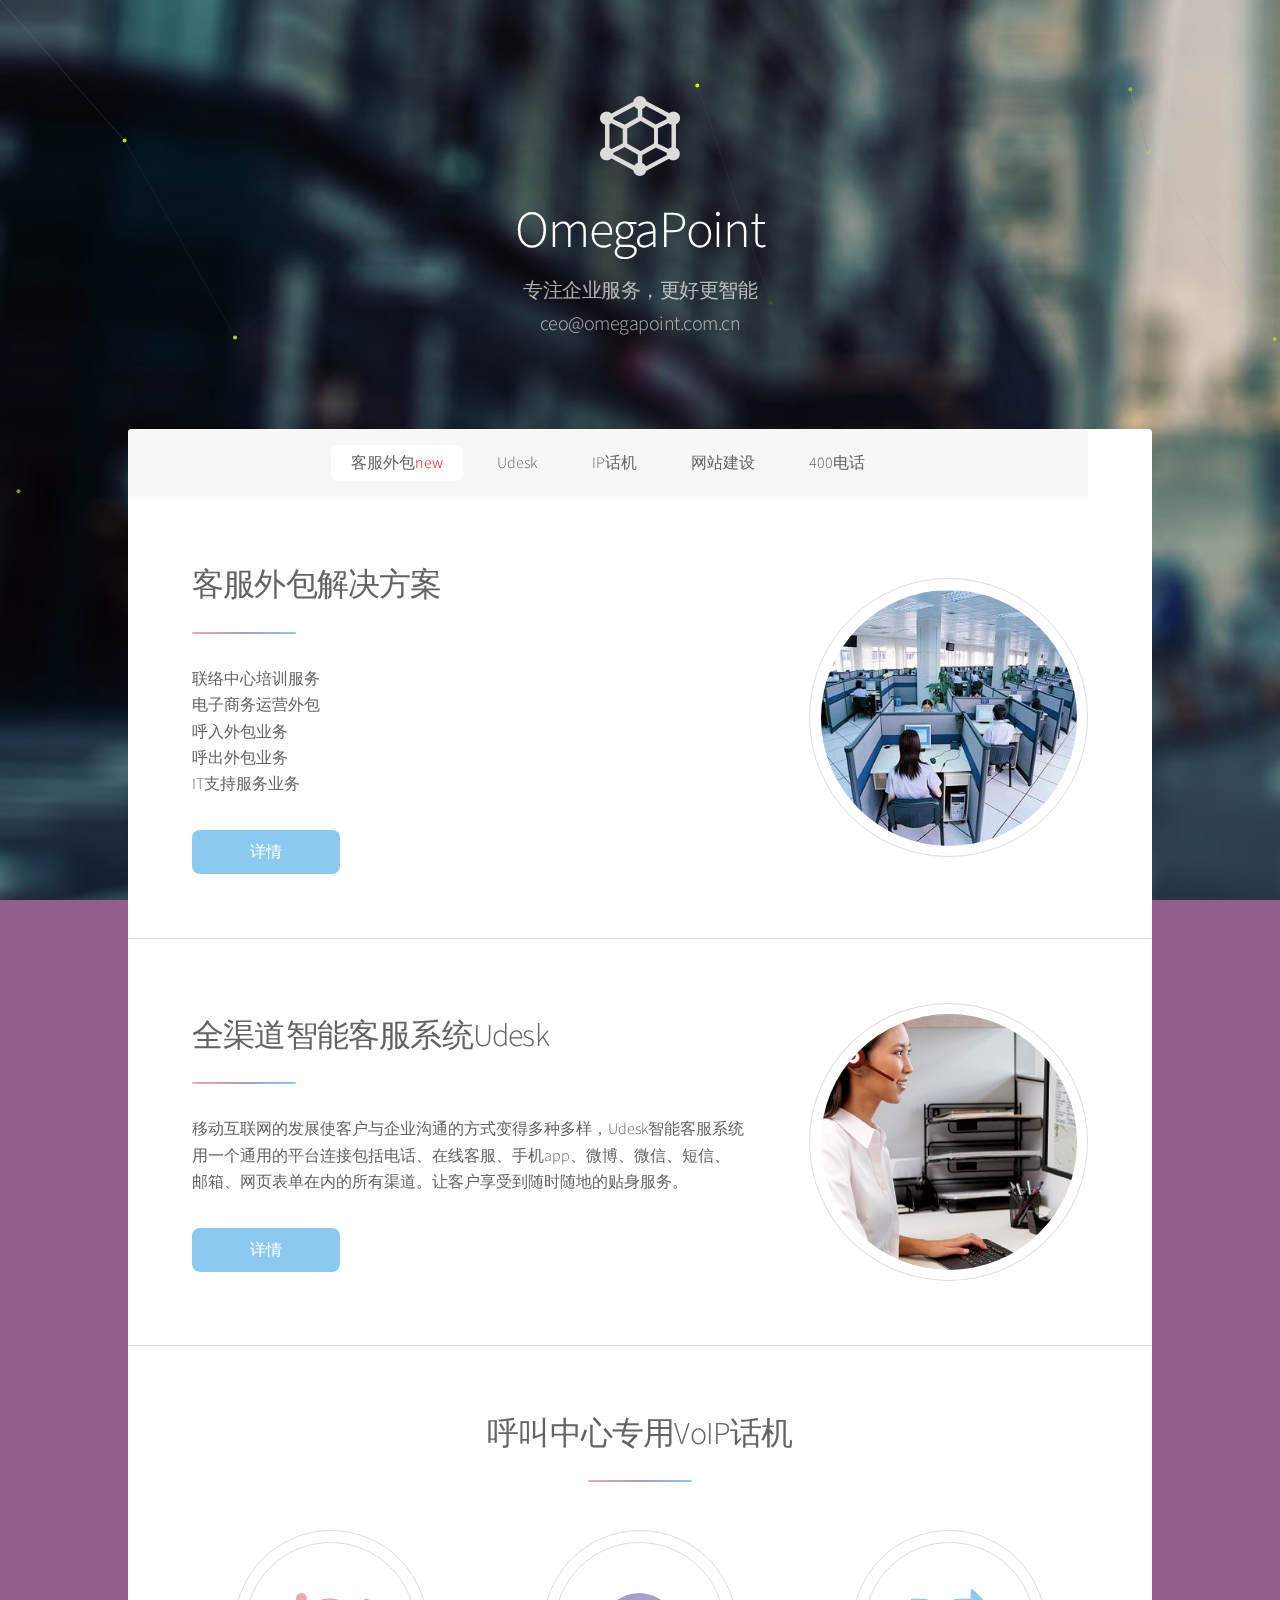
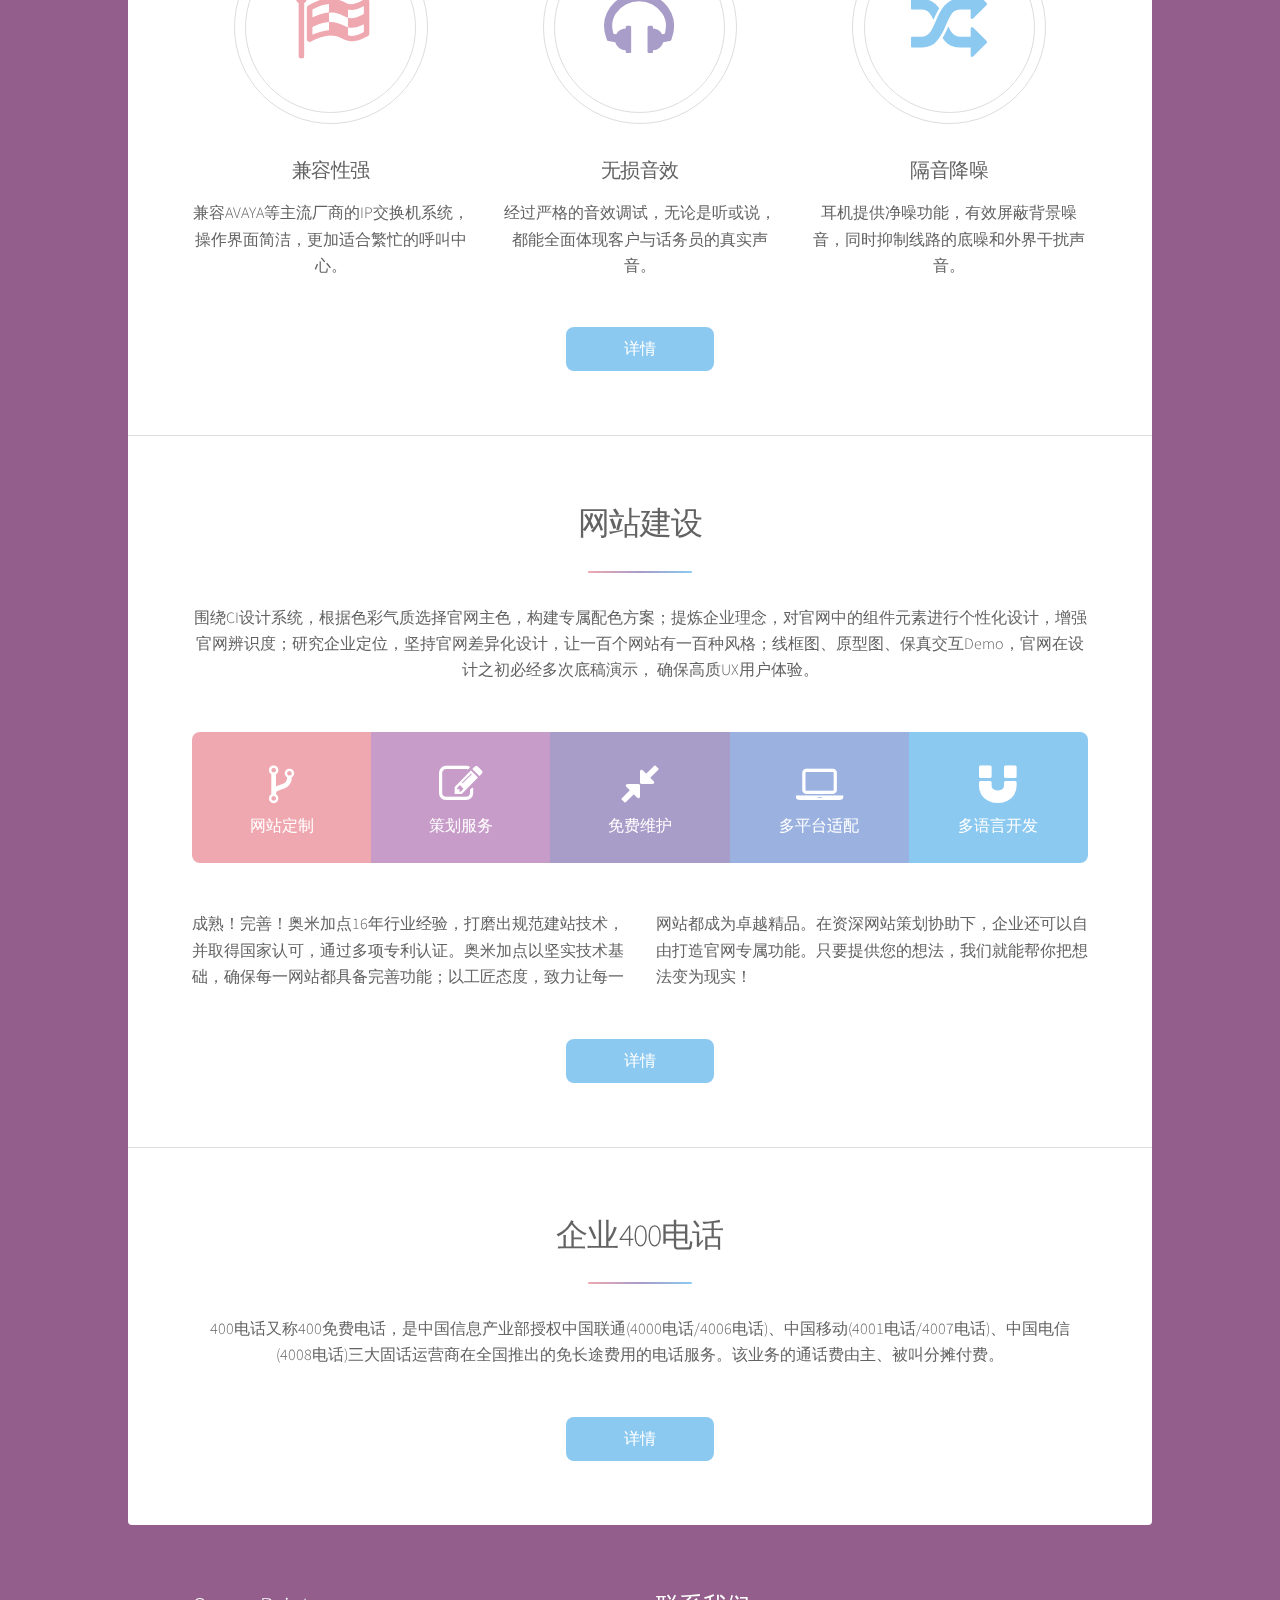
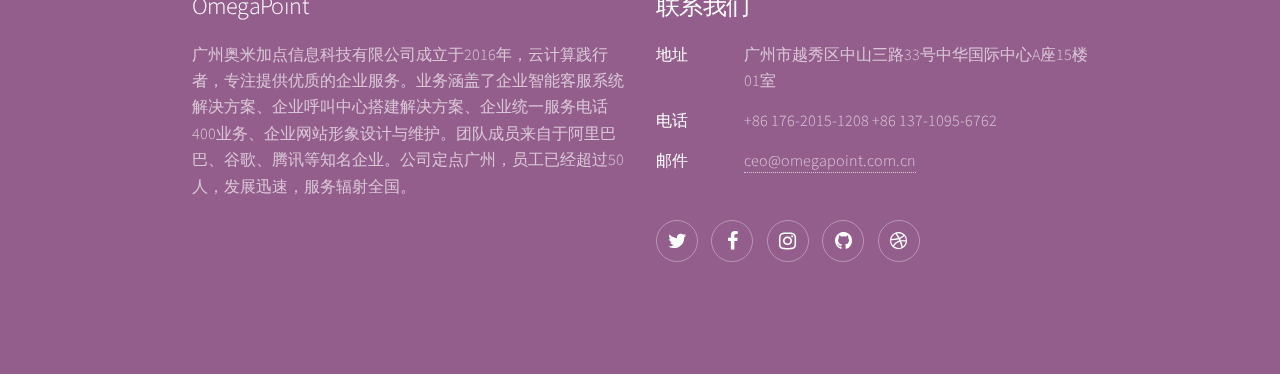
==== commit 5a201b44: "Update index.html" ====
--- a/index.html
+++ b/index.html
@@ -29,7 +29,7 @@
 						<span class="logo"><img src="images/logo.png" alt="" /></span>
 						<h1>OmegaPoint</h1>
 						<p>专注企业服务，更好更智能<br />
-						ceo@omegapoint.cn</p>
+						ceo@omegapoint.com.cn</p>
 					</header>
 
 				<!-- Nav -->
@@ -40,7 +40,6 @@
 							<li><a href="#first">IP话机</a></li>
 							<li><a href="#second">网站建设</a></li>
 							<li><a href="#cta">400电话</a></li>
-							<li><a href="#autobot">汽车科技</a></li>
 						</ul>
 					</nav>
 
@@ -162,25 +161,6 @@
 								</footer>
 							</section>
 
-							<!-- Get Started -->
-							<section id="autobot" class="main special">
-								<header class="major">
-									<h2>汽车智能</h2>
-									<p>Omegapoint 旗下汽车科技品牌 AutoBot 是一家为个人消费者提供汽车移动互联网解决方案的科技公司。通过系列车载智能硬件产品和简便的 APP 保护、管理你的汽车。</p>
-									<p>利用独创的 ABiB 技术，公司旗下智能硬件产品都可与智能手机实时互联，完成驾驶相关数据的收集、分析和管理，从而以智能手机为基础，实现车联网和智能车机的功能。</p>
-									<p>同时，基于大数据分析，可以进一步为用户提供精准的后市场服务和智能交通解决方案。</p>
-									<p>旗下智能硬件产品目前包括：智能行车助手 AutoBot Pro 和 AutoBot mini、金刚手机支架（AutoBot Gorilla）、魔棒车载充电器（AutoBot Magic）等。后续会不断推出更多车联网硬件产品。</p>
-								</header>
-								<div class="content">
-									<img src="images/car01.JPG" alt="汽车科技">
-									<img src="images/car02.JPG" alt="汽车科技">
-								</div>
-								<div class="content">
-									<img src="images/car03.JPG" alt="汽车科技">
-									<img src="images/car04.JPG" alt="汽车科技">
-								</div>
-							</section>
-
 					</div>
 
 				<!-- Footer -->
@@ -197,7 +177,7 @@
 								<dt>电话</dt>
 								<dd>+86 176-2015-1208   +86 137-1095-6762</dd>
 								<dt>邮件</dt>
-								<dd><a href="#">ceo@omegapoint.cn</a></dd>
+								<dd><a href="#">ceo@omegapoint.com.cn</a></dd>
 							</dl>
 							<ul class="icons">
 								<li><a href="#" class="icon fa-twitter alt"><span class="label">Twitter</span></a></li>
@@ -222,4 +202,4 @@
 			<script src="assets/js/canvas.js"></script>
 
 	</body>
-</html>+</html>
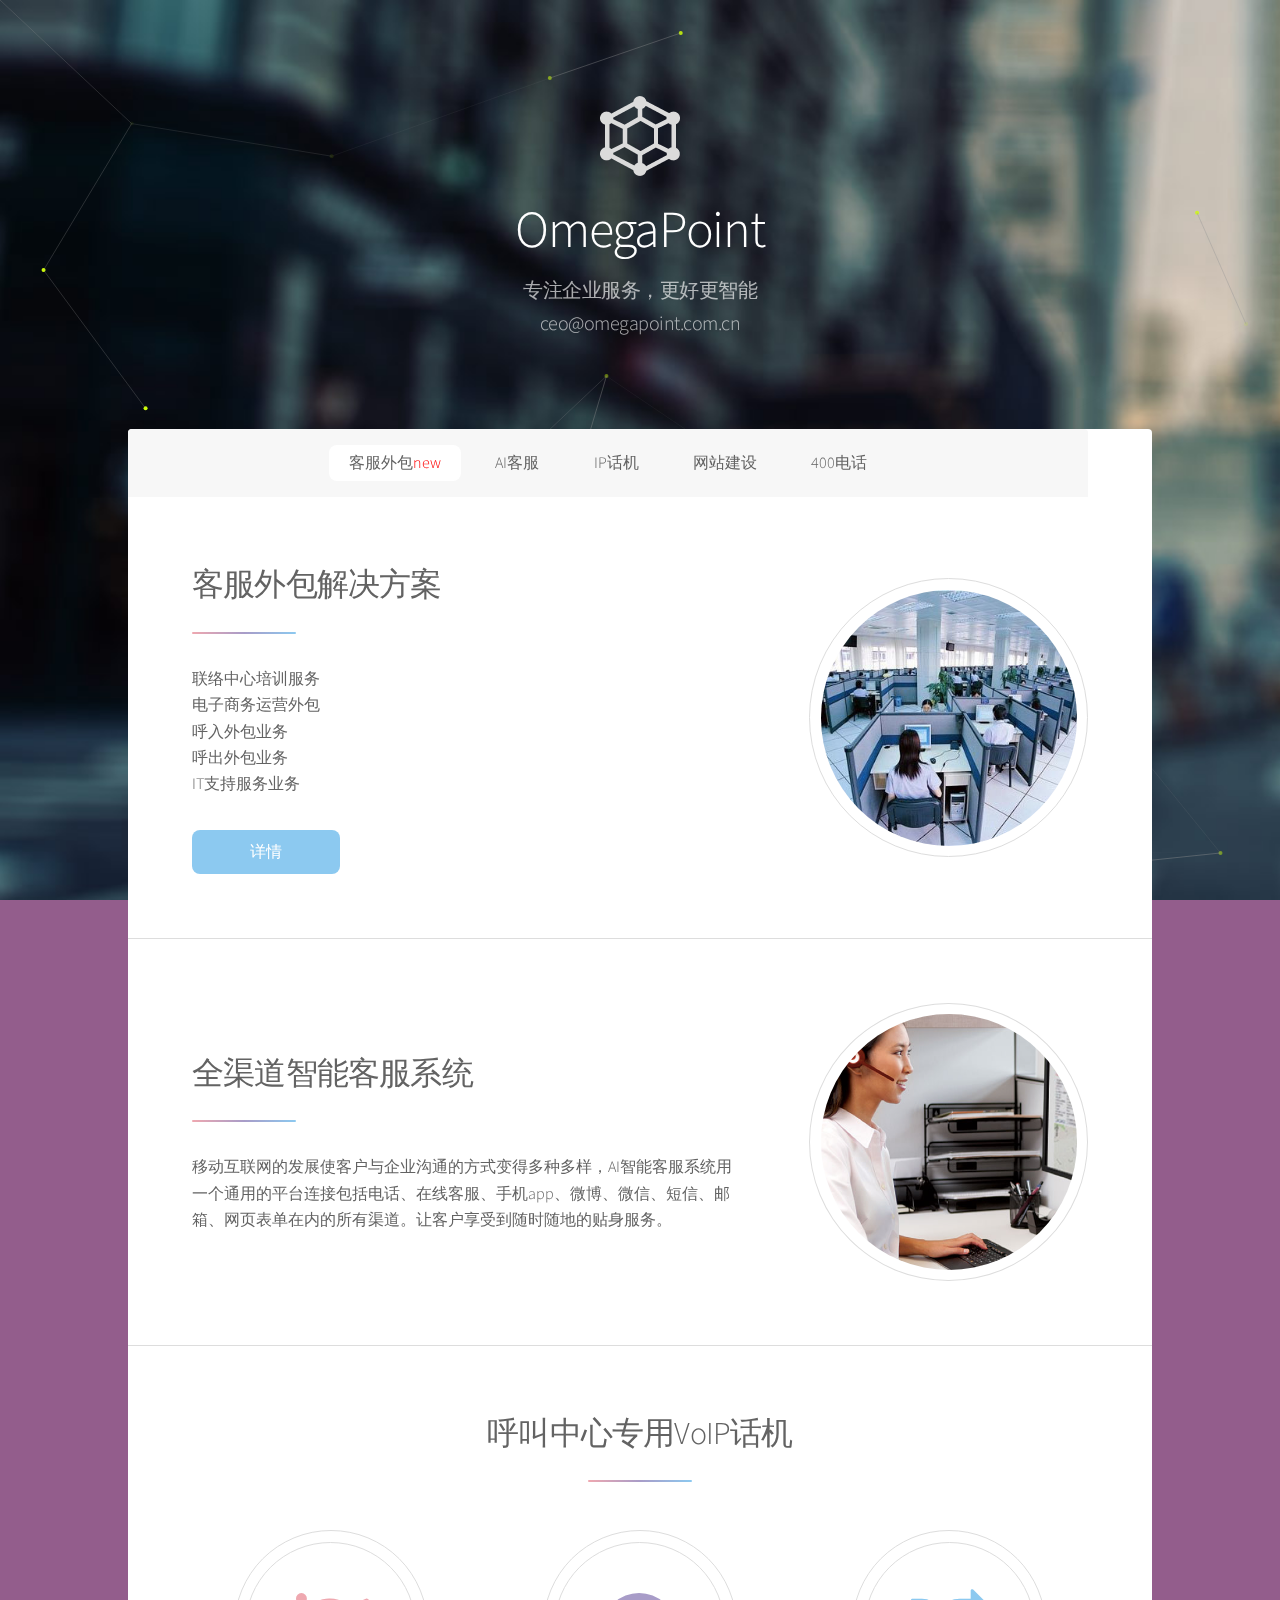
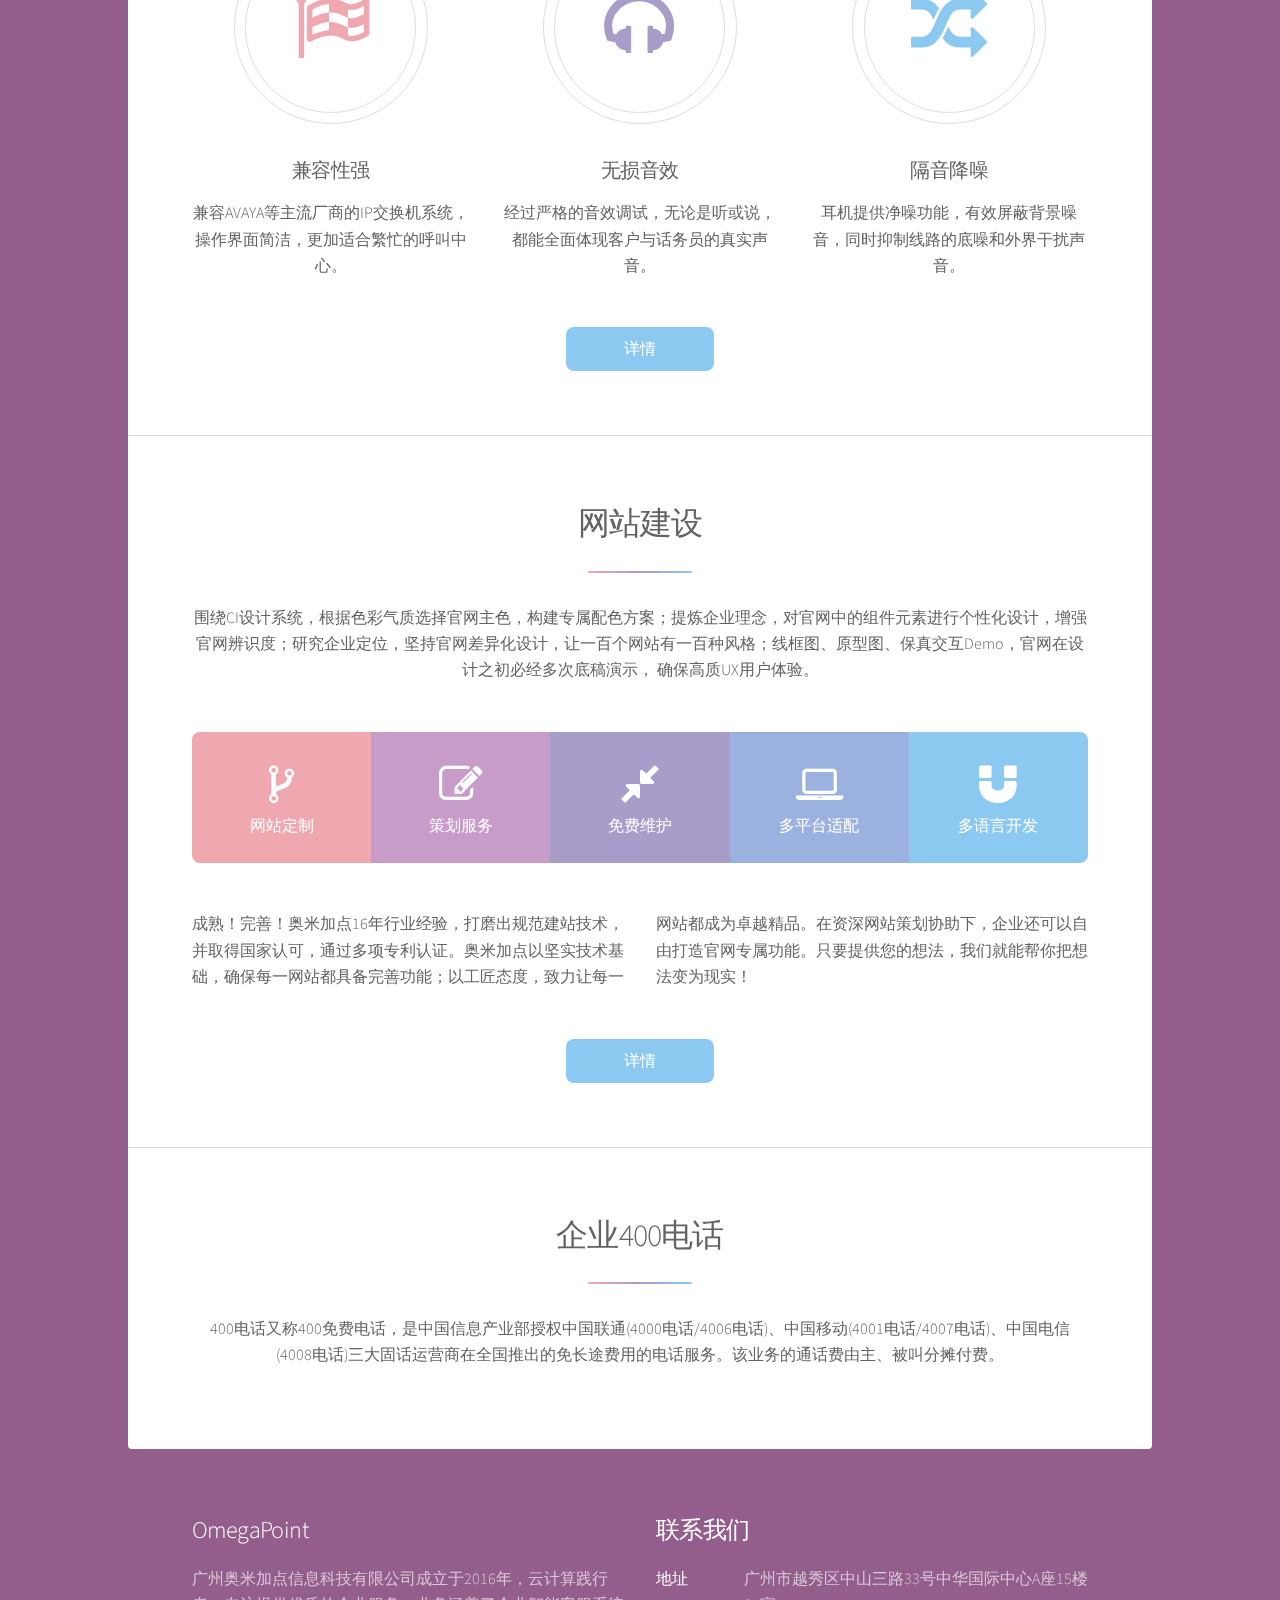
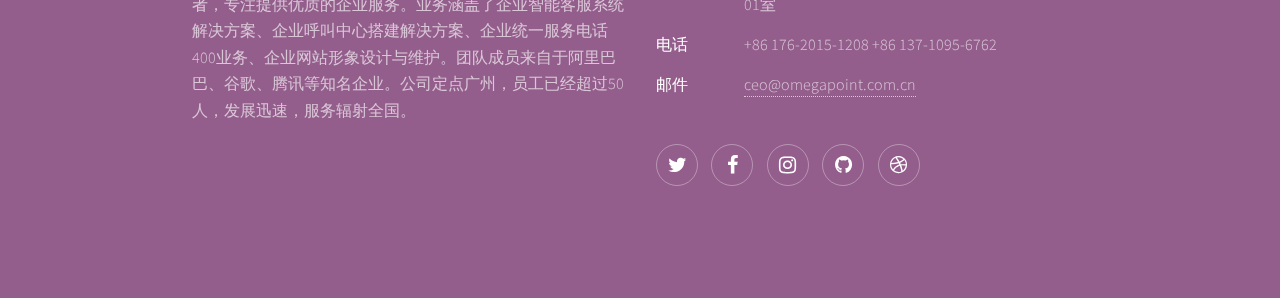
==== commit 718555b2: "Update index.html" ====
--- a/index.html
+++ b/index.html
@@ -3,14 +3,14 @@
 	<head>
 		<title>OmegaPoint</title>
 		<meta charset="utf-8" />
-		<meta name="keywords" content="OmegaPoint,客服外包,Udesk,IP话机,网站建设,400电话,汽车科技">
-		<meta name="description" content="OmegaPoint,专注企业服务，更好更智能,全渠道智能客服系统Udesk,呼叫中心专用VoIP话机,网站建设,企业400电话,汽车智能">
+		<meta name="keywords" content="OmegaPoint,客服外包,AI客服,IP话机,网站建设,400电话">
+		<meta name="description" content="OmegaPoint,专注企业服务，更好更智能,全渠道智能客服系统,呼叫中心专用VoIP话机,网站建设,企业400电话">
 		<meta property="og:title" content="OmegaPoint">
 		<meta property="og:type" content="service">
-		<meta property="og:url" content="omegapoint.cn">
-		<meta property="og:image" content="http://omegapoint.cn/images/logo.png">
-		<meta property="og:site_name" content="omegapoint.cn">
-		<meta property="og:description" content="OmegaPoint,专注企业服务，更好更智能,全渠道智能客服系统Udesk,呼叫中心专用VoIP话机,网站建设,企业400电话,汽车智能">
+		<meta property="og:url" content="omegapoint.com.cn">
+		<meta property="og:image" content="http://omegapoint.com.cn/images/logo.png">
+		<meta property="og:site_name" content="omegapoint.com.cn">
+		<meta property="og:description" content="OmegaPoint,专注企业服务，更好更智能,全渠道智能客服系统,呼叫中心专用VoIP话机,网站建设,企业400电话">
 		<meta name="viewport" content="width=device-width, initial-scale=1" />
 		<!--[if lte IE 8]><script src="assets/js/ie/html5shiv.js"></script><![endif]-->
 		<link rel="stylesheet" href="assets/css/main.css" />
@@ -36,7 +36,7 @@
 					<nav id="nav">
 						<ul>
 							<li><a href="#intro" class="active">客服外包<span style="color:red;">new</span></a></li>
-							<li><a href="#intro">Udesk</a></li>
+							<li><a href="#intro">AI客服</a></li>
 							<li><a href="#first">IP话机</a></li>
 							<li><a href="#second">网站建设</a></li>
 							<li><a href="#cta">400电话</a></li>
@@ -72,12 +72,10 @@
 							<div class="spotlight">
 								<div class="content">
 									<header class="major">
-										<h2>全渠道智能客服系统Udesk</h2>
+										<h2>全渠道智能客服系统</h2>
 									</header>
-									<p>移动互联网的发展使客户与企业沟通的方式变得多种多样，Udesk智能客服系统用一个通用的平台连接包括电话、在线客服、手机app、微博、微信、短信、邮箱、网页表单在内的所有渠道。让客户享受到随时随地的贴身服务。</p>
-									<ul class="actions">
-										<li><a href="javascript:;" class="button special">详情</a></li>
-									</ul>
+									<p>移动互联网的发展使客户与企业沟通的方式变得多种多样，AI智能客服系统用一个通用的平台连接包括电话、在线客服、手机app、微博、微信、短信、邮箱、网页表单在内的所有渠道。让客户享受到随时随地的贴身服务。</p>
+									
 								</div>
 								<span class="image"><img src="images/pic01.jpg" alt="" /></span>
 							</div>
@@ -155,9 +153,6 @@
 									<p>400电话又称400免费电话，是中国信息产业部授权中国联通(4000电话/4006电话)、中国移动(4001电话/4007电话)、中国电信 (4008电话)三大固话运营商在全国推出的免长途费用的电话服务。该业务的通话费由主、被叫分摊付费。</p>
 								</header>
 								<footer class="major">
-									<ul class="actions">
-										<li><a href="javascript:;" class="button special">详情</a></li>
-									</ul>
 								</footer>
 							</section>
 
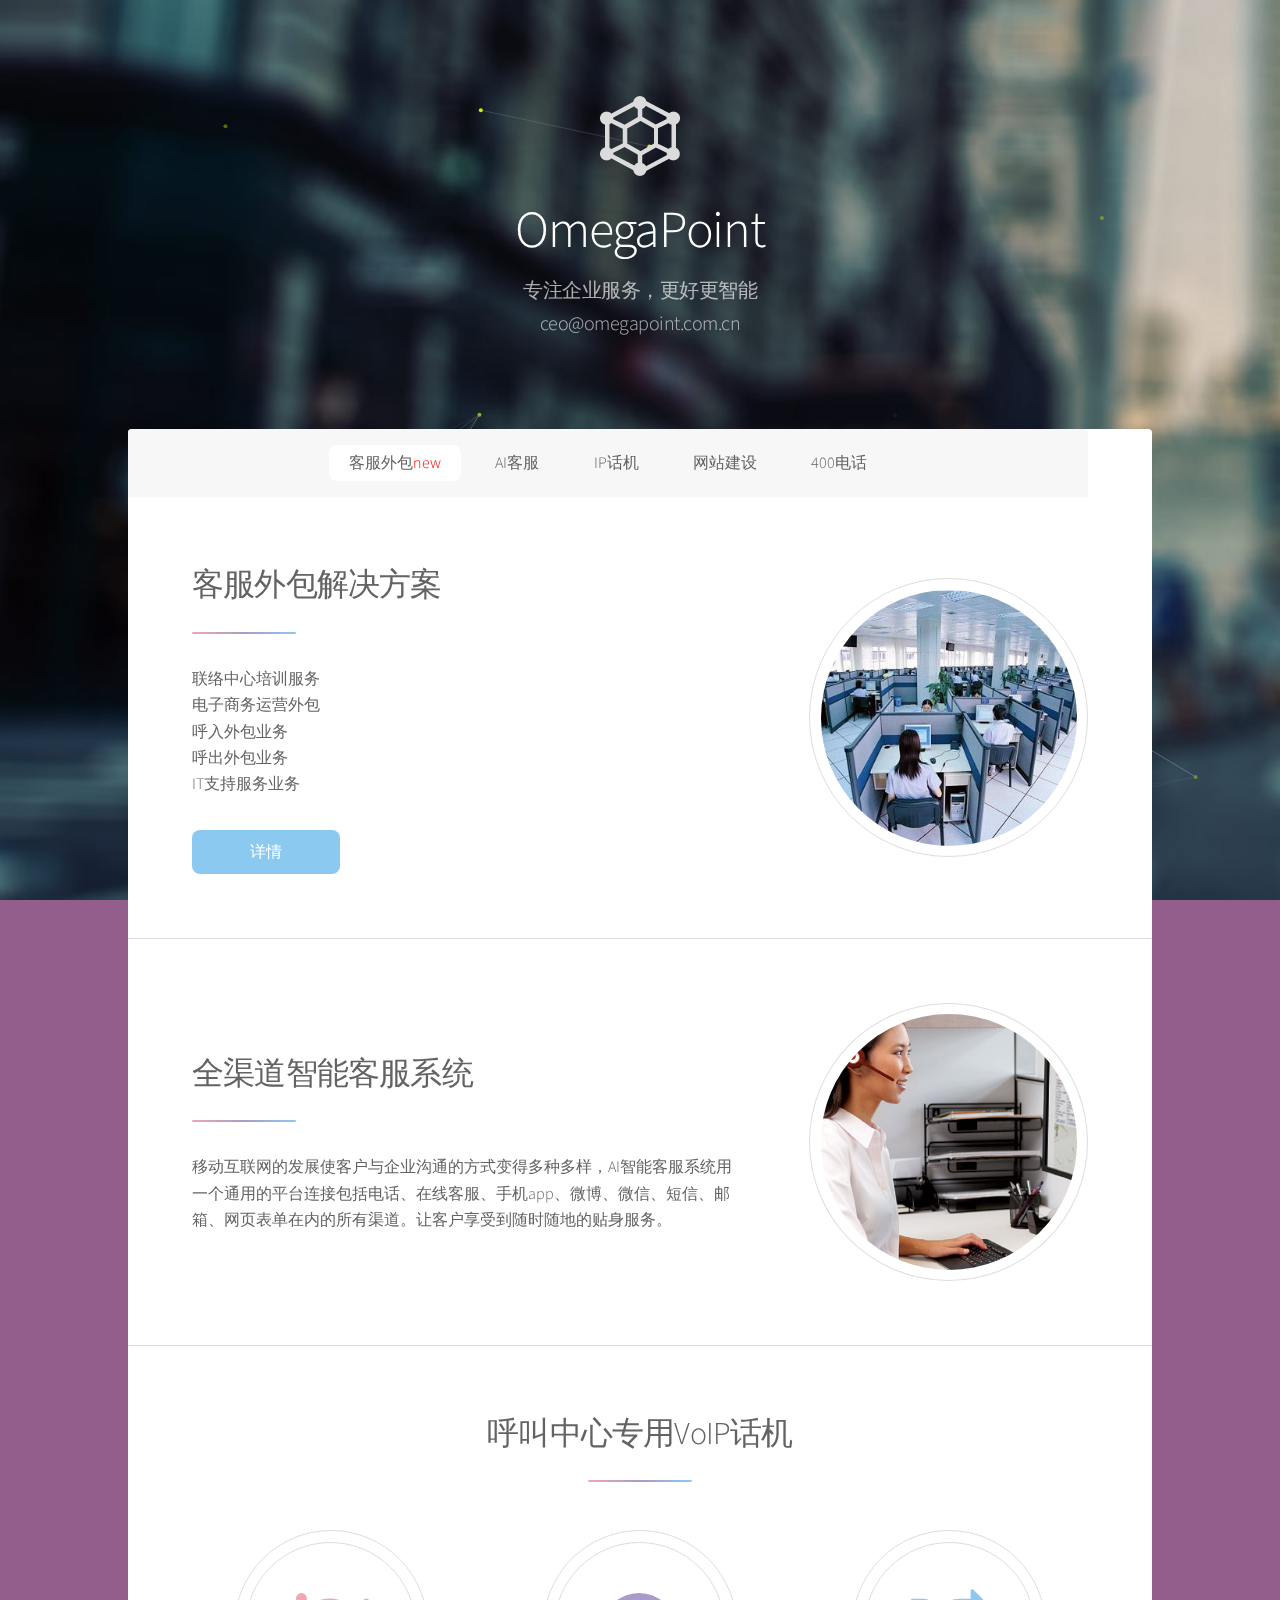
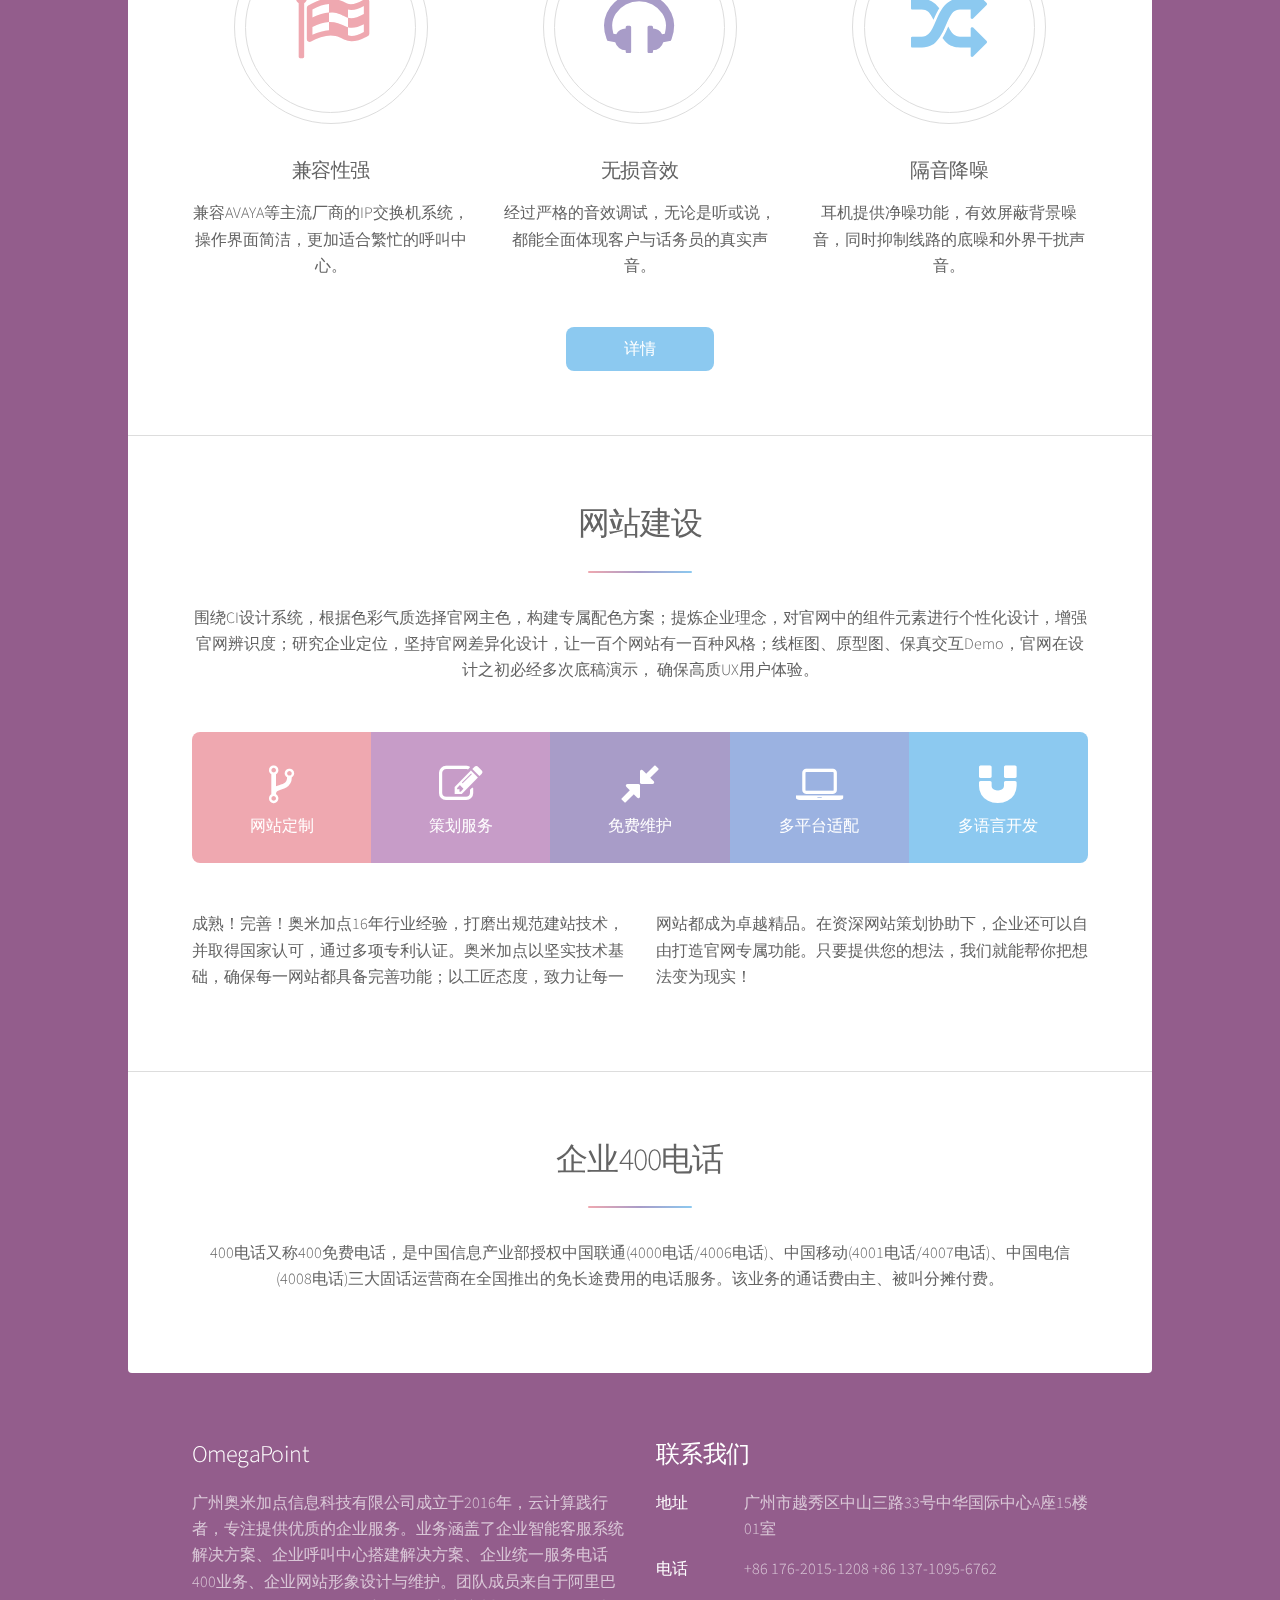
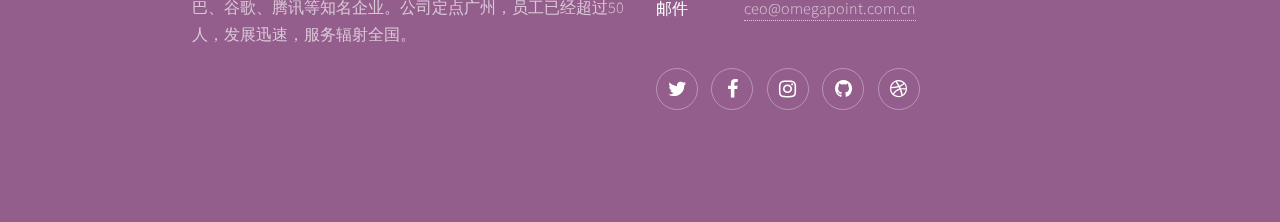
==== commit 1de6c983: "Update index.html" ====
--- a/index.html
+++ b/index.html
@@ -140,9 +140,6 @@
 								</ul>
 								<p class="content">成熟！完善！奥米加点16年行业经验，打磨出规范建站技术，并取得国家认可，通过多项专利认证。奥米加点以坚实技术基础，确保每一网站都具备完善功能；以工匠态度，致力让每一网站都成为卓越精品。在资深网站策划协助下，企业还可以自由打造官网专属功能。只要提供您的想法，我们就能帮你把想法变为现实！</p>
 								<footer class="major">
-									<ul class="actions">
-										<li><a href="javascript:;" class="button special">详情</a></li>
-									</ul>
 								</footer>
 							</section>
 
